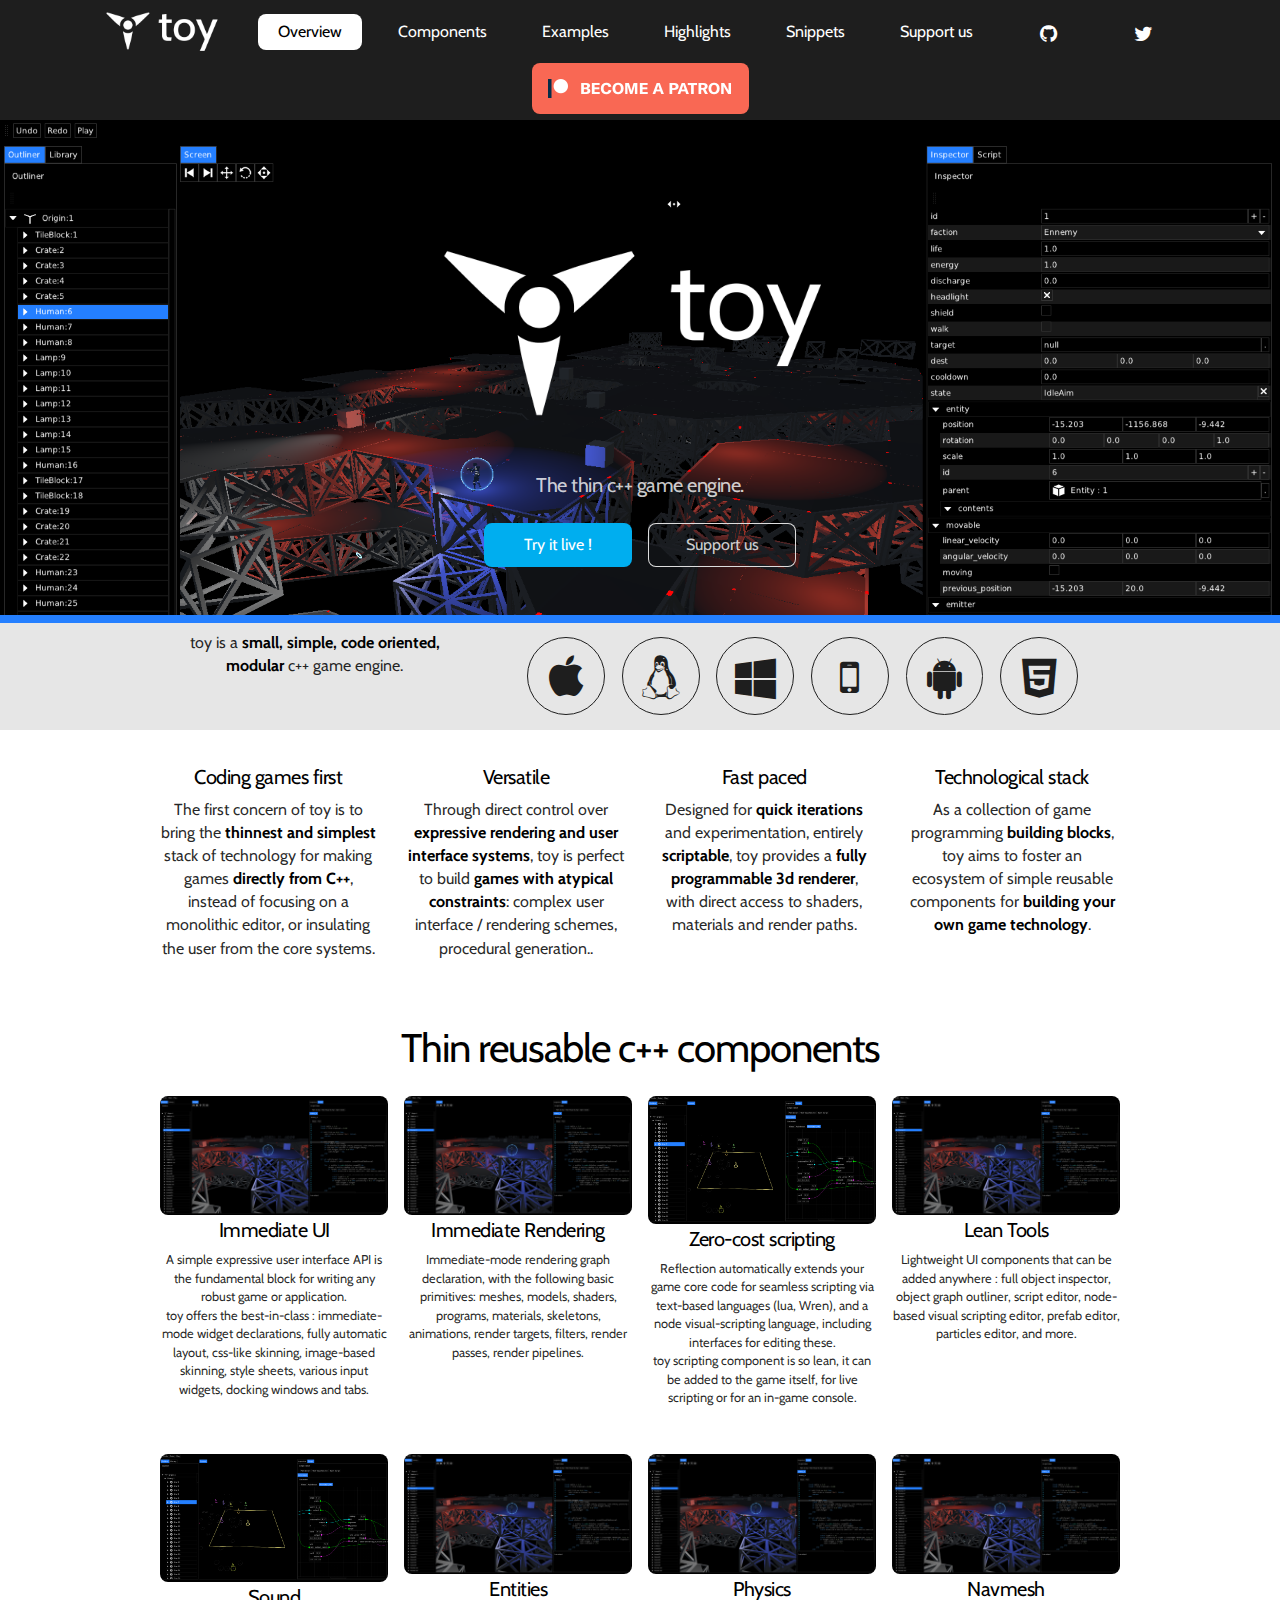
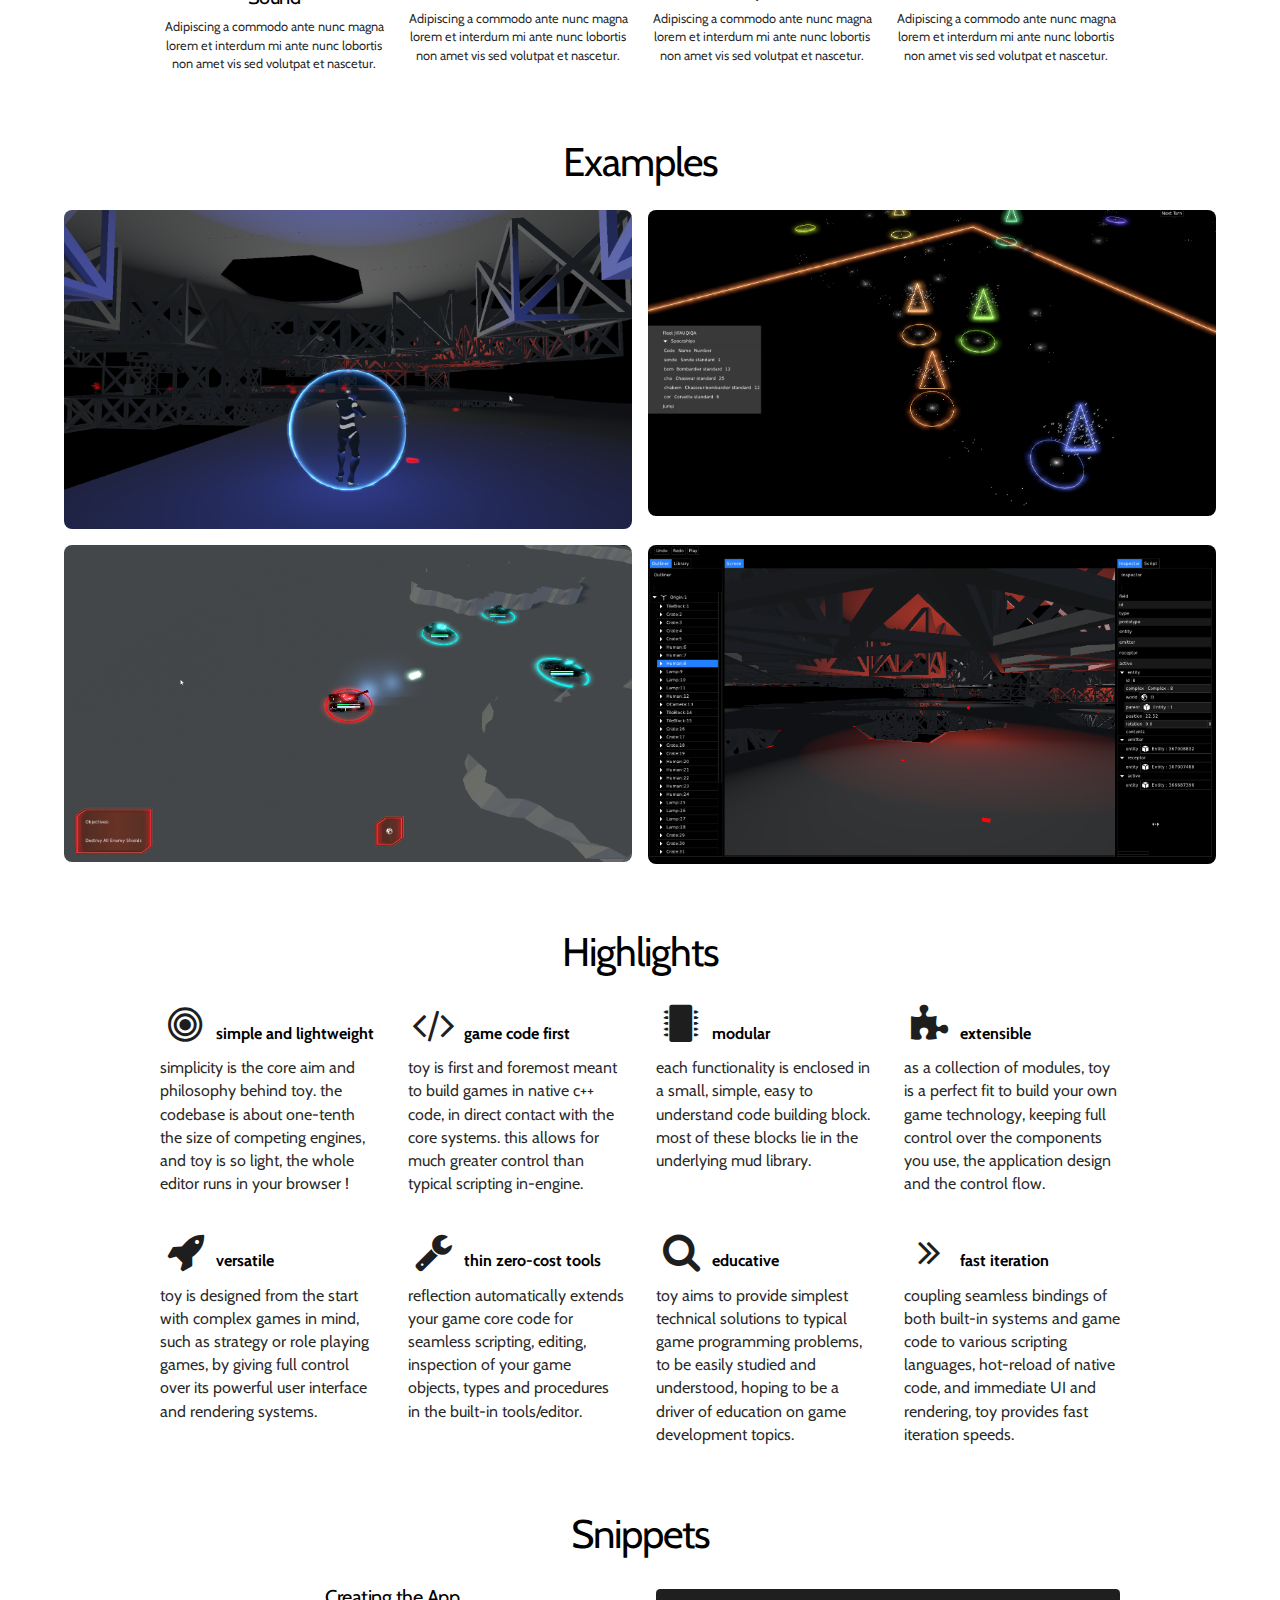
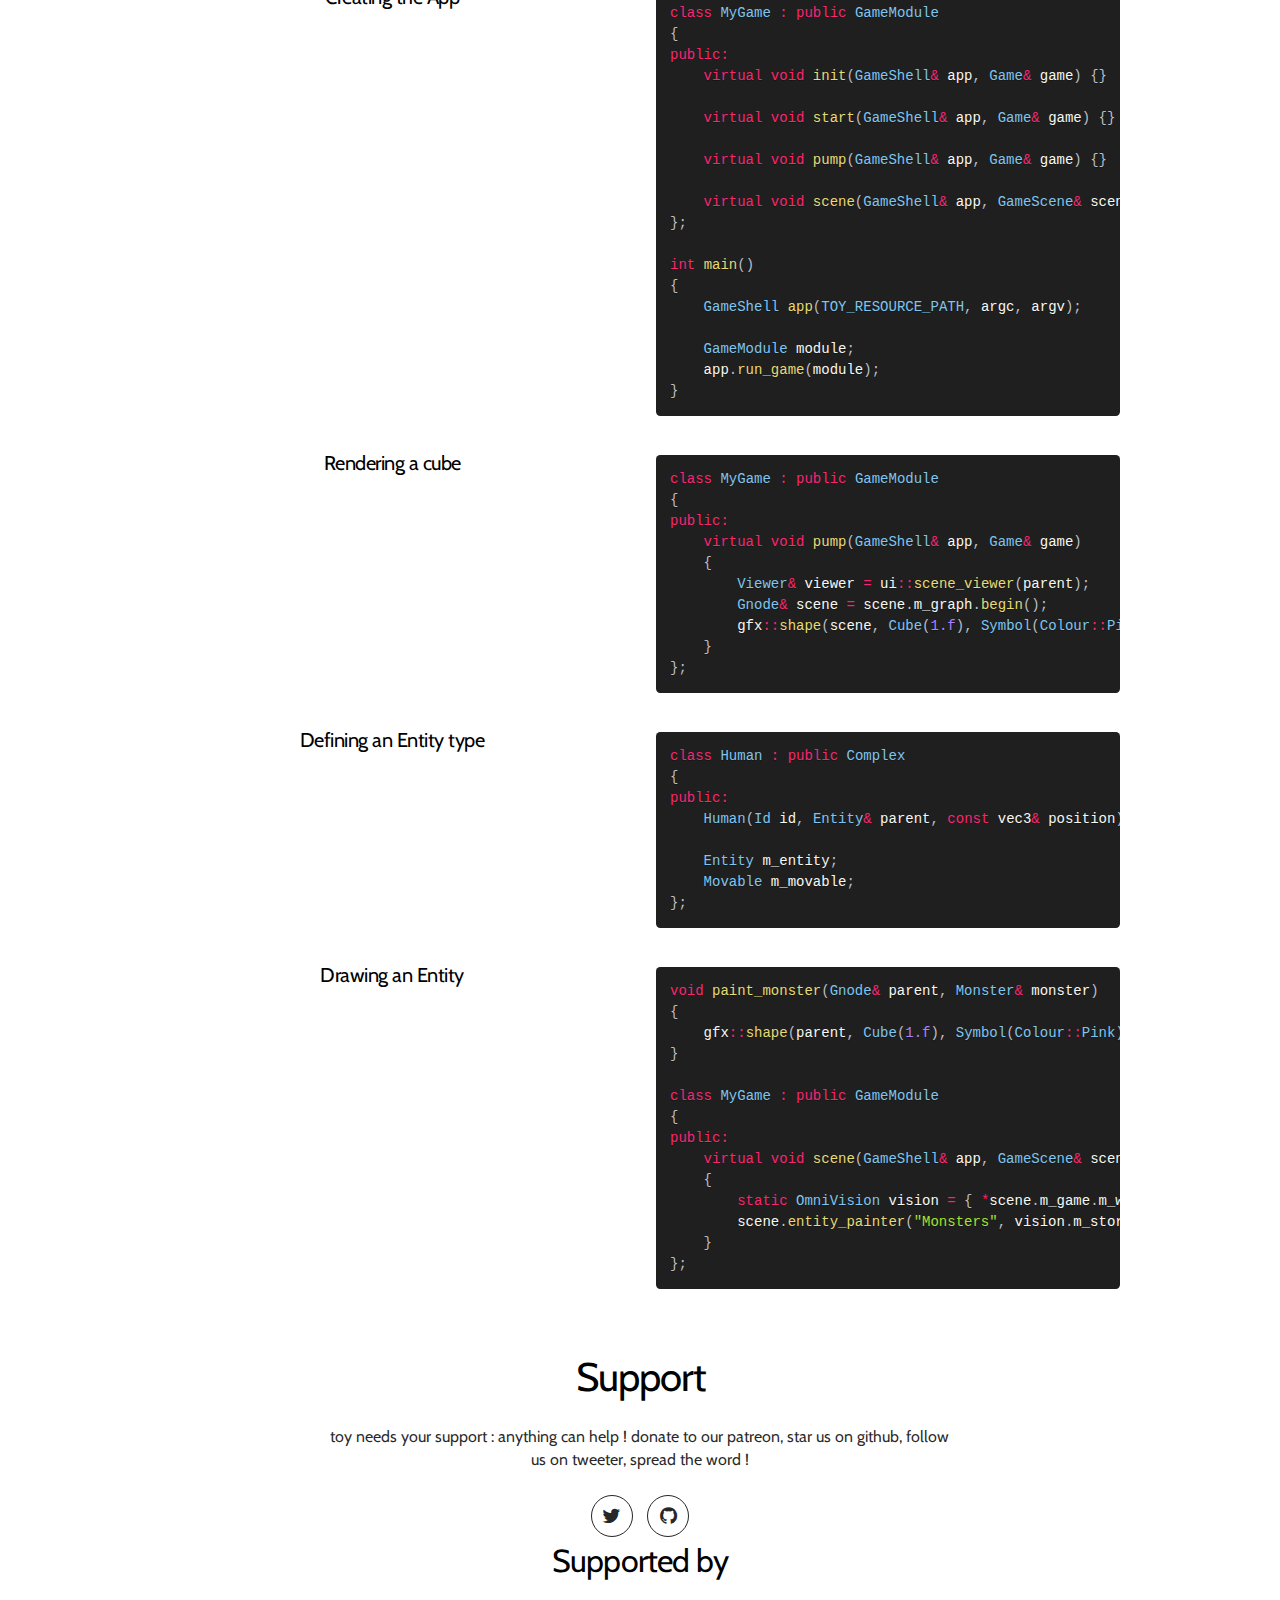
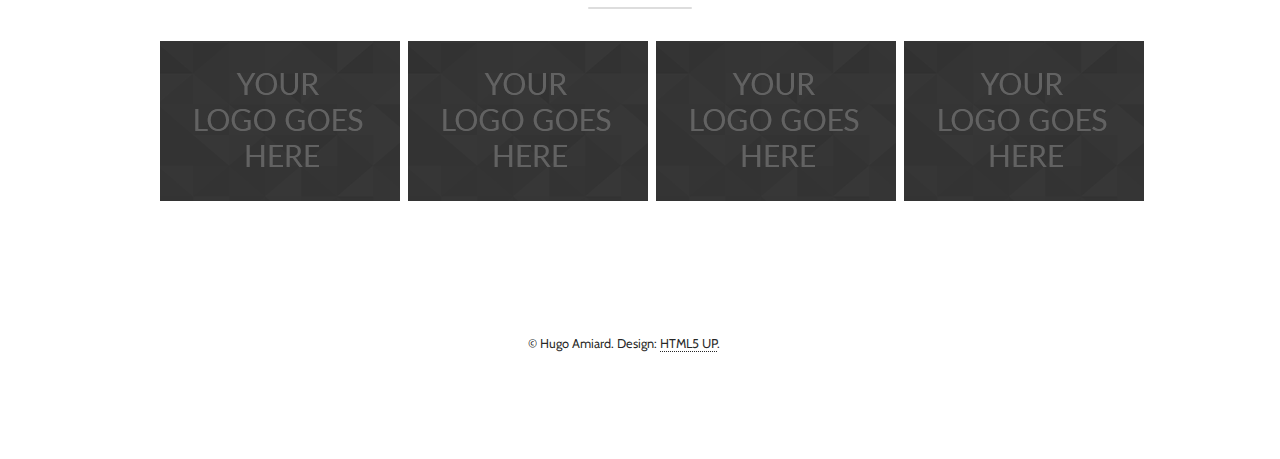
==== index.html @ b50bb481 "Add examples" ====
<!DOCTYPE HTML>
<!--
	Stellar by HTML5 UP
	html5up.net | @ajlkn
	Free for personal and commercial use under the CCA 3.0 license (html5up.net/license)
-->
<html>
	<head>
		<title>toy - small, simple, code oriented, modular c++ game engine</title>
		<meta charset="utf-8" />
		<meta name="viewport" content="width=device-width, initial-scale=1, user-scalable=no" />
		<link rel="stylesheet" href="assets/css/alt.css" />
		<link rel="stylesheet" href="assets/css/prism.css" />
		<noscript><link rel="stylesheet" href="assets/css/noscript.css" /></noscript>
	</head>
	<body class="is-preload">

            <nav id="nav">
                <ul>
                    <li><img src="logo/toyinline.png" alt="" style="display: inline; height: 52px; margin-top: 5px; text-align: left;"/></li>
                    <li></li>
                    <li><a href="#overview" class="active">Overview</a></li>
                    <li><a href="#components">Components</a></li>
                    <li><a href="#examples">Examples</a></li>
                    <li><a href="#highlights">Highlights</a></li>
                    <li><a href="#snippets">Snippets</a></li>
                    <li><a href="#support">Support us</a></li>
                    <li><a href="#" class="icon fa-github alt"><span class="label">GitHub</span></a></li>
                    <li><a href="#" class="icon fa-twitter alt"><span class="label">Twitter</span></a></li>
                    <li><a href="https://www.patreon.com/bsf"><img class="ui image" src="images/become_a_patron_button.png"></a></li>
                </ul>
            </nav>

            <div id="main">
			<div style="background-image: url('editor0.png'); background-size:cover ">
                <header id="header" class="alt">
                    <p></p>
                    <span class="logo"><img src="logo/toytext2.png" alt=""/></span>
                    <p>The thin c++ game engine.</p>
                    <br>
                    <ul class="actions special">
                        <li><a href="generic.html" class="button primary">Try it live !</a></li>
                        <li><a href="generic.html" class="button">Support us</a></li>
                    </ul>
                </header>
            </div>
            
            <div style="background-color: rgba(36, 127, 255, 1); height: 0.5em">
            </div>
            
            <div style="background-color: rgba(230, 230, 230, 1); padding: 0.5em; text-align:center;">
                <div class="container">
                    <div class="row gtr-50 gtr-uniform">
                        <div class="col-4 col-12-medium">
                            <p>toy is a <strong>small, simple, code oriented, modular</strong> c++ game engine.</p>
                        </div>
                        <div class="col-8 col-12-medium">
                            <span class="icon major fa-apple"></span>
                            <span class="icon major fa-linux"></span>
                            <span class="icon major fa-windows"></span>
                            <span class="icon major fa-mobile"></span>
                            <span class="icon major fa-android"></span>
                            <span class="icon major fa-html5"></span>
                        </div>
                    </div>
                </div>
            </div>
            
            <section id="overview" class="main style1 special">
                <div class="container">
                    <div class="row gtr-100 gtr-uniform">
                        <div class="col-3 col-6-medium col-12-small">
                            <h3>Coding games first</h3>
                            <p>The first concern of toy is to bring the <strong>thinnest and simplest</strong> stack of technology for making games <strong>directly from C++</strong>, instead of focusing on a monolithic editor, or insulating the user from the core systems.</p>
                        </div>
                        <div class="col-3 col-6-medium col-12-small">
                            <h3>Versatile</h3>
                            <p>Through direct control over <strong>expressive rendering and user interface systems</strong>, toy is perfect to build <strong>games with atypical constraints</strong>: complex user interface / rendering schemes, procedural generation..</p>
                        </div>
                        <div class="col-3 col-6-medium col-12-small">
                            <h3>Fast paced</h3>
                            <p>Designed for <strong>quick iterations</strong> and experimentation, entirely <strong>scriptable</strong>, toy provides a <strong>fully programmable 3d renderer</strong>, with direct access to shaders, materials and render paths.</p>
                        </div>
                        <div class="col-3 col-6-medium col-12-small">
                            <h3>Technological stack</h3>
                            <p>As a collection of game programming <strong>building blocks</strong>, toy aims to foster an ecosystem of simple reusable components for <strong>building your own game technology</strong>.</p>
                        </div>
                        <!--<div class="off-2 col-8 col-12-medium col-12-small">
                            <h3>Open-source ecosystem</h3>
                            <p>
                            The only guarantee for an open-source project to strive in the long-term, is if it is part of, and relies on, an <strong>ecosystem of robust and heavily specialized community-backed libraries</strong>.
                            <br>To ensure that, toy goes the opposite way of <strong>monolithic open-source engines</strong>, by providing separate <strong>focused libraries</strong> to that ecosystem, and by using already available libraries in this ecosystem, avoiding NIH syndrome as much as possible.
                            <br>In doing this, toy bets on the <strong>convergence of technical solutions</strong> rather than on its dissemination.
                            </p>
                        </div>-->
                    </div>
                </div>
            </section>
            
            <section id="components" class="main style1 special">
                <div class="container">
                    <header class="major">
                        <h1>Thin reusable c++ components</h1>
                    </header>
                    <div class="row gtr-50 gtr-uniform">
                        <div class="col-3 col-6-medium col-12-small">
                            <span class="image fit"><img src="scripting.png" alt="" /></span>
                            <h3>Immediate UI</h3>
                            <p class="minor">A simple expressive user interface API is the fundamental block for writing any robust game or application.<br>toy offers the best-in-class : immediate-mode widget declarations, fully automatic layout, css-like skinning, image-based skinning, style sheets, various input widgets, docking windows and tabs.</p>
                        </div>
                        <div class="col-3 col-6-medium col-12-small">
                            <span class="image fit"><img src="scripting.png" alt="" /></span>
                            <h3>Immediate Rendering</h3>
                            <p class="minor">Immediate-mode rendering graph declaration, with the following basic primitives: meshes, models, shaders, programs, materials, skeletons, animations, render targets, filters, render passes, render pipelines.</p>
                        </div>
                        <div class="col-3 col-6-medium col-12-small">
                            <span class="image fit"><img src="editor.png" alt="" /></span>
                            <h3>Zero-cost scripting</h3>
                            <p class="minor">Reflection automatically extends your game core code for seamless scripting via text-based languages (lua, Wren), and a node visual-scripting language, including interfaces for editing these.<br>toy scripting component is so lean, it can be added to the game itself, for live scripting or for an in-game console.</p>
                        </div>
                        <div class="col-3 col-6-medium col-12-small">
                            <span class="image fit"><img src="scripting.png" alt="" /></span>
                            <h3>Lean Tools</h3>
                            <p class="minor">Lightweight UI components that can be added anywhere : full object inspector, object graph outliner, script editor, node-based visual scripting editor, prefab editor, particles editor, and more.</p>
                        </div>
                    </div>
                    <br><br>
                    <div class="row gtr-50 gtr-uniform">
                        <div class="col-3 col-6-medium col-12-small">
                            <span class="image fit"><img src="editor.png" alt="" /></span>
                            <h3>Sound</h3>
                            <p class="minor">Adipiscing a commodo ante nunc magna lorem et interdum mi ante nunc lobortis non amet vis sed volutpat et nascetur.</p>
                        </div>
                        <div class="col-3 col-6-medium col-12-small">
                            <span class="image fit"><img src="scripting.png" alt="" /></span>
                            <h3>Entities</h3>
                            <p class="minor">Adipiscing a commodo ante nunc magna lorem et interdum mi ante nunc lobortis non amet vis sed volutpat et nascetur.</p>
                        </div>
                        <div class="col-3 col-6-medium col-12-small">
                            <span class="image fit"><img src="scripting.png" alt="" /></span>
                            <h3>Physics</h3>
                            <p class="minor">Adipiscing a commodo ante nunc magna lorem et interdum mi ante nunc lobortis non amet vis sed volutpat et nascetur.</p>
                        </div>
                        <div class="col-3 col-6-medium col-12-small">
                            <span class="image fit"><img src="scripting.png" alt="" /></span>
                            <h3>Navmesh</h3>
                            <p class="minor">Adipiscing a commodo ante nunc magna lorem et interdum mi ante nunc lobortis non amet vis sed volutpat et nascetur.</p>
                        </div>
                    </div>
                </div>
            </section>
            
            <section id="examples" class="main special">
                <header class="major">
                    <h1>Examples</h1>
                </header>
                <!--<div class="content">-->
                <div class="row gtr-50 gtr-uniform">
                    <div class="col-6 col-12-medium">
                        <span class="image fit"><img src="game.png" alt="" /></span>
                    </div>
                    <div class="col-6 col-12-medium">
                        <span class="image fit"><img src="space.png" alt="" /></span>
                    </div>
                    <div class="col-6 col-12-medium">
                        <span class="image fit"><img src="rts.png" alt="" /></span>
                    </div>
                    <div class="col-6 col-12-medium">
                        <span class="image fit"><img src="editor2.png" alt="" /></span>
                    </div>
                </div>
                <!--</div>-->
            </section>
            
            <section id="highlights" class="main special">
                <div class="container">
                    <header class="major">
                        <h1>Highlights</h1>
                    </header>
                    <div class="row gtr-100 gtr-uniform">
                        <div class="col-3 col-12-medium">
                            <p class="content"><span class="icon minor fa-bullseye"></span><strong>simple and lightweight</strong></p>
                            <p class="content">simplicity is the core aim and philosophy behind toy. the codebase is about one-tenth the size of competing engines, and toy is so light, the whole editor runs in your browser !</p>
                        </div>
                        <div class="col-3 col-12-medium">
                            <p class="content"><span class="icon minor fa-code"></span><strong>game code first</strong></p>
                            <p class="content">toy is first and foremost meant to build games in native c++ code, in direct contact with the core systems. this allows for much greater control than typical scripting in-engine.</p>
                        </div>
                        <div class="col-3 col-12-medium">
                            <p class="content"><span class="icon minor fa-microchip"></span><strong>modular</strong></p>
                            <p class="content">each functionality is enclosed in a small, simple, easy to understand code building block. most of these blocks lie in the underlying mud library.</p>
                        </div>
                        <div class="col-3 col-12-medium">
                            <p class="content"><span class="icon minor fa-puzzle-piece"></span><strong>extensible</strong></p>
                            <p class="content">as a collection of modules, toy is a perfect fit to build your own game technology, keeping full control over the components you use, the application design and the control flow.</p>
                        </div>
                        <div class="col-3 col-12-medium">
                            <p class="content"><span class="icon minor fa-rocket"></span><strong>versatile</strong></p>
                            <p class="content">toy is designed from the start with complex games in mind, such as strategy or role playing games, by giving full control over its powerful user interface and rendering systems.</p>
                        </div>
                        <div class="col-3 col-12-medium">
                            <p class="content"><span class="icon minor fa-wrench"></span><strong>thin zero-cost tools</strong></p>
                            <p class="content">reflection automatically extends your game core code for seamless scripting, editing, inspection of your game objects, types and procedures in the built-in tools/editor.</p>
                        </div>
                        <div class="col-3 col-12-medium">
                            <p class="content"><span class="icon minor fa-search"></span><strong>educative</strong></p>
                            <p class="content">toy aims to provide simplest technical solutions to typical game programming problems, to be easily studied and understood, hoping to be a driver of education on game development topics.</p>
                        </div>
                        <div class="col-3 col-12-medium">
                            <p class="content"><span class="icon minor fa-angle-double-right"></span><strong>fast iteration</strong></p>
                            <p class="content">coupling seamless bindings of both built-in systems and game code to various scripting languages, hot-reload of native code, and immediate UI and rendering, toy provides fast iteration speeds.</p>
                        </div>
                        <!--<div class="col-3 col-12-medium">
                            <p class="content"><span class="icon minor fa-cogs"></span><strong>custom tools</strong></p>
                            <p class="content">the modularity coupled with the beauty of the reflection and ui system, makes writing your own tools one of the strikingly easy things enabled by toy.</p>
                        </div>-->
                    </div>
                </div>
            </section>
            
            <section id="snippets" class="main style1 special">
                <div class="container">
                    <header class="major">
                        <h1>Snippets</h1>
                    </header>
                            
                            
                            
                            
                    <div class="row gtr-100 gtr-uniform">
                        
                        <div class="col-6 col-12-medium">
                            <h3>Creating the App</h3>
                            <p></p>
                        </div>
                        <div class="col-6 col-12-medium">
<pre><code class="language-cpp">class MyGame : public GameModule
{
public:
    virtual void init(GameShell& app, Game& game) {}
    
    virtual void start(GameShell& app, Game& game) {}
    
    virtual void pump(GameShell& app, Game& game) {}
    
    virtual void scene(GameShell& app, GameScene& scene) {}
};

int main()
{
    GameShell app(TOY_RESOURCE_PATH, argc, argv);

    GameModule module;
    app.run_game(module);
}
</code></pre>
                        </div>
                        
                        <div class="col-6 col-12-medium">
                            <h3>Rendering a cube</h3>
                            <p></p>
                        </div>
                        <div class="col-6 col-12-medium">
<pre><code class="language-cpp">class MyGame : public GameModule
{
public:
    virtual void pump(GameShell& app, Game& game)
    {
        Viewer& viewer = ui::scene_viewer(parent);
        Gnode& scene = scene.m_graph.begin();
        gfx::shape(scene, Cube(1.f), Symbol(Colour::Pink));
    }
};
</code></pre>
                        </div>
                        
                        
                        <div class="col-6 col-12-medium">
                            <h3>Defining an Entity type</h3>
                            <p></p>
                        </div>
                        <div class="col-6 col-12-medium">   
<pre><code class="language-cpp">class Human : public Complex
{
public:
	Human(Id id, Entity& parent, const vec3& position);

	Entity m_entity;
	Movable m_movable;
};</code></pre>
                        </div>
                        
                        
                        <div class="col-6 col-12-medium">
                            <h3>Drawing an Entity</h3>
                            <p></p>
                        </div>
                        <div class="col-6 col-12-medium">   
<pre><code class="language-cpp">void paint_monster(Gnode& parent, Monster& monster)
{
	gfx::shape(parent, Cube(1.f), Symbol(Colour::Pink));
}

class MyGame : public GameModule
{
public:
    virtual void scene(GameShell& app, GameScene& scene)
    {
        static OmniVision vision = { *scene.m_game.m_world };
        scene.entity_painter<Monster>("Monsters", vision.m_store, paint_monster);
    }
};</code></pre>
                        </div>
                        
                    </div>
                </div>
            </section>
            
            <section id="support" class="main special">
                <div class="container">
                    <header class="major">
                        <h1>Support</h1>
                    </header>
                    <div class="row gtr-100 gtr-uniform">
                        <div class="off-2 col-8 col-12-medium">
                            <p>toy needs your support : anything can help ! donate to our patreon, star us on github, follow us on tweeter, spread the word !</p>
                            <br>
                            <ul class="icons">
                                <li><a href="#" class="icon fa-twitter alt"><span class="label">Twitter</span></a></li>
                                <li><a href="#" class="icon fa-github alt"><span class="label">GitHub</span></a></li>
                            </ul>
                        </div>
                    </div>
                    <header class="major">
                        <h2>Supported by</h2>
                    </header>
                    <div class="row gtr-100 gtr-uniform">
                        <div class="col-3">
                            <img src="logo_placeholder.png">
                        </div>
                        <div class="col-3">
                            <img src="logo_placeholder.png">
                        </div>
                        <div class="col-3">
                            <img src="logo_placeholder.png">
                        </div>
                        <div class="col-3">
                            <img src="logo_placeholder.png">
                        </div>
                        <div class="off-3 col-6 col-12-medium">
                        </div>
                    </div>
                </div>
            </section>
            
            <footer id="footer">
                <p class="copyright">&copy; Hugo Amiard. Design: <a href="https://html5up.net">HTML5 UP</a>.</p>
            </footer>

		<!-- Scripts -->
			<script src="assets/js/prism.js"></script>
			<script src="assets/js/jquery.min.js"></script>
			<script src="assets/js/jquery.scrollex.min.js"></script>
			<script src="assets/js/jquery.scrolly.min.js"></script>
			<script src="assets/js/browser.min.js"></script>
			<script src="assets/js/breakpoints.min.js"></script>
			<script src="assets/js/util.js"></script>
			<script src="assets/js/main.js"></script>
	</body>
</html>
---- assets/css/alt.css ----
@import url(font-awesome.min.css);
@import "https://fonts.googleapis.com/css?family=Source+Sans+Pro:300,400";
@import "https://fonts.googleapis.com/css?family=Cabin:400,700";

/*
	Stellar by HTML5 UP
	html5up.net | @ajlkn
	Free for personal and commercial use under the CCA 3.0 license (html5up.net/license)
*/

html, body, div, span, applet, object,
iframe, h1, h2, h3, h4, h5, h6, p, blockquote,
pre, a, abbr, acronym, address, big, cite,
code, del, dfn, em, img, ins, kbd, q, s, samp,
small, strike, strong, sub, sup, tt, var, b,
u, i, center, dl, dt, dd, ol, ul, li, fieldset,
form, label, legend, table, caption, tbody,
tfoot, thead, tr, th, td, article, aside,
canvas, details, embed, figure, figcaption,
footer, header, hgroup, menu, nav, output, ruby,
section, summary, time, mark, audio, video {
	margin: 0;
	padding: 0;
	border: 0;
	font-size: 100%;
	font: inherit;
	vertical-align: baseline;
}

article, aside, details, figcaption, figure,
footer, header, hgroup, menu, nav, section {
	display: block;
}

body {
	line-height: 1;
}

ol, ul {
	list-style: none;
}

blockquote, q {
	quotes: none;
}

	blockquote:before, blockquote:after, q:before, q:after {
		content: '';
		content: none;
	}

table {
	border-collapse: collapse;
	border-spacing: 0;
}

body {
	-webkit-text-size-adjust: none;
}

mark {
	background-color: transparent;
	color: inherit;
}

input::-moz-focus-inner {
	border: 0;
	padding: 0;
}

input, select, textarea {
	appearance: none;
}

/* Basic */

	@-ms-viewport {
		width: device-width;
	}

	body {
		-ms-overflow-style: scrollbar;
	}

	@media screen and (max-width: 480px) {

		html, body {
			min-width: 320px;
		}

	}

	html {
		box-sizing: border-box;
	}

	*, *:before, *:after {
		box-sizing: inherit;
	}

	body {
		background-color: rgba(30, 30, 30, 1.0);
		background-color: white;
    }

		body.is-preload *, body.is-preload *:before, body.is-preload *:after {
			animation: none !important;
			transition: none !important;
		}

/* Type */

	body {
		color: rgba(255, 255, 255, 0.65);
		color: rgba(0, 0, 0, 0.85);
	}

	body, input, select, textarea {
		/*font-family: "Source Sans Pro", Helvetica, sans-serif;*/
        font-family: "Cabin", Helvetica, sans-serif;
        /*font-family: "Lato", Helvetica, Arial, sans-serif;*/
		font-size: 16pt;
		font-weight: 100;
		line-height: 1.45;
	}

		@media screen and (max-width: 1680px) {

			body, input, select, textarea {
				font-size: 14pt;
			}

		}

		@media screen and (max-width: 1280px) {

			body, input, select, textarea {
				font-size: 12pt;
			}

		}

		@media screen and (max-width: 360px) {

			body, input, select, textarea {
				font-size: 11pt;
			}

		}

	a {
		transition: color 0.2s ease, border-bottom 0.2s ease;
		text-decoration: none;
		border-bottom: dotted 1px;
		color: inherit;
	}

		a:hover {
			border-bottom-color: transparent;
		}

	strong, b {
		font-weight: 700;
	}

	em, i {
		font-style: italic;
	}

	p {
		/*text-align: left;*/
	}

		p.minor {
			font-size: 0.8em;
		}
        
		p.content {
			text-align: left;
		}

	h1, h2, h3, h4, h5, h6 {
		font-weight: 300;
		line-height: 1.5;
		letter-spacing: -0.025em;
	}

		h1 a, h2 a, h3 a, h4 a, h5 a, h6 a {
			color: inherit;
			text-decoration: none;
		}

	h1 {
		font-size: 2.5em;
		line-height: 1.2;
		margin: 0 0 0.6em 0;
	}

	h2 {
		font-size: 1.5em;
		margin: 0 0 0.35em 0;
	}

	h3 {
		font-size: 1.25em;
		margin: 0 0 0.3em 0;
	}

	h4 {
		font-size: 1.1em;
		margin: 0 0 0.27em 0;
	}

	h5 {
		font-size: 0.9em;
		margin: 0 0 0.25em 0;
	}

	h6 {
		font-size: 0.7em;
		margin: 0 0 0.2em 0;
	}

	@media screen and (max-width: 736px) {

		h1 {
			font-size: 2em;
		}

	}

	sub {
		font-size: 0.8em;
		position: relative;
		top: 0.5em;
	}

	sup {
		font-size: 0.8em;
		position: relative;
		top: -0.5em;
	}

	blockquote {
		border-left: solid 4px;
		font-style: italic;
		margin: 0 0 2em 0;
		padding: 0.5em 0 0.5em 2em;
	}

	hr {
		border: 0;
		border-bottom: solid 1px;
		margin: 2em 0;
	}

		hr.major {
			margin: 3em 0;
		}

	.align-left {
		text-align: left;
	}

	.align-center {
		text-align: center;
	}

	.align-right {
		text-align: right;
	}

	input, select, textarea {
		color: #ffffff;
	}

	a:hover {
		color: #ffffff;
	}

	strong, b {
		color: black;
	}

	h1, h2, h3, h4, h5, h6 {
		color: black;
	}

	blockquote {
		border-left-color: rgba(255, 255, 255, 0.35);
	}

	hr {
		border-bottom-color: rgba(255, 255, 255, 0.35);
	}

/* Container */

	.container {
		margin: 0 auto;
		max-width: calc(100% - 4em);
		width: 60em;
	}

		.container.xsmall {
			width: 15em;
		}

		.container.small {
			width: 30em;
		}

		.container.medium {
			width: 45em;
		}

		.container.large {
			width: 75em;
		}

		.container.xlarge {
			width: 90em;
		}

		.container.max {
			width: 100%;
		}

		@media screen and (max-width: 980px) {

			.container {
				max-width: 100% !important;
				width: 100% !important;
			}

		}

		@media screen and (max-width: 480px) {

			.container {
				max-width: calc(100% - 3em);
			}

		}


/* Row */

	.row {
		display: flex;
		flex-wrap: wrap;
		box-sizing: border-box;
		align-items: stretch;
	}

		.row > * {
			box-sizing: border-box;
		}

		.row.gtr-uniform > * > :last-child {
			margin-bottom: 0;
		}

		.row.aln-left {
			justify-content: flex-start;
		}

		.row.aln-center {
			justify-content: center;
		}

		.row.aln-right {
			justify-content: flex-end;
		}

		.row.aln-top {
			align-items: flex-start;
		}

		.row.aln-middle {
			align-items: center;
		}

		.row.aln-bottom {
			align-items: flex-end;
		}

		.row > .imp {
			order: -1;
		}

		.row > .col-1 {
			width: 8.3333333333%;
		}

		.row > .off-1 {
			margin-left: 8.3333333333%;
		}

		.row > .col-2 {
			width: 16.6666666667%;
		}

		.row > .off-2 {
			margin-left: 16.6666666667%;
		}

		.row > .col-3 {
			width: 25%;
		}

		.row > .off-3 {
			margin-left: 25%;
		}

		.row > .col-4 {
			width: 33.3333333333%;
		}

		.row > .off-4 {
			margin-left: 33.3333333333%;
		}

		.row > .col-5 {
			width: 41.6666666667%;
		}

		.row > .off-5 {
			margin-left: 41.6666666667%;
		}

		.row > .col-6 {
			width: 50%;
		}

		.row > .off-6 {
			margin-left: 50%;
		}

		.row > .col-7 {
			width: 58.3333333333%;
		}

		.row > .off-7 {
			margin-left: 58.3333333333%;
		}

		.row > .col-8 {
			width: 66.6666666667%;
		}

		.row > .off-8 {
			margin-left: 66.6666666667%;
		}

		.row > .col-9 {
			width: 75%;
		}

		.row > .off-9 {
			margin-left: 75%;
		}

		.row > .col-10 {
			width: 83.3333333333%;
		}

		.row > .off-10 {
			margin-left: 83.3333333333%;
		}

		.row > .col-11 {
			width: 91.6666666667%;
		}

		.row > .off-11 {
			margin-left: 91.6666666667%;
		}

		.row > .col-12 {
			width: 100%;
		}

		.row > .off-12 {
			margin-left: 100%;
		}

		.row.gtr-0 {
			margin-top: 0;
			margin-left: 0em;
		}

			.row.gtr-0 > * {
				padding: 0 0 0 0em;
			}

			.row.gtr-0.gtr-uniform {
				margin-top: 0em;
			}

				.row.gtr-0.gtr-uniform > * {
					padding-top: 0em;
				}

		.row.gtr-25 {
			margin-top: 0;
			margin-left: -0.5em;
		}

			.row.gtr-25 > * {
				padding: 0 0 0 0.5em;
			}

			.row.gtr-25.gtr-uniform {
				margin-top: -0.5em;
			}

				.row.gtr-25.gtr-uniform > * {
					padding-top: 0.5em;
				}

		.row.gtr-50 {
			margin-top: 0;
			margin-left: -1em;
		}

			.row.gtr-50 > * {
				padding: 0 0 0 1em;
			}

			.row.gtr-50.gtr-uniform {
				margin-top: -1em;
			}

				.row.gtr-50.gtr-uniform > * {
					padding-top: 1em;
				}

		.row {
			margin-top: 0;
			margin-left: -2em;
		}

			.row > * {
				padding: 0 0 0 2em;
			}

			.row.gtr-uniform {
				margin-top: -2em;
			}

				.row.gtr-uniform > * {
					padding-top: 2em;
				}

		.row.gtr-150 {
			margin-top: 0;
			margin-left: -3em;
		}

			.row.gtr-150 > * {
				padding: 0 0 0 3em;
			}

			.row.gtr-150.gtr-uniform {
				margin-top: -3em;
			}

				.row.gtr-150.gtr-uniform > * {
					padding-top: 3em;
				}

		.row.gtr-200 {
			margin-top: 0;
			margin-left: -4em;
		}

			.row.gtr-200 > * {
				padding: 0 0 0 4em;
			}

			.row.gtr-200.gtr-uniform {
				margin-top: -4em;
			}

				.row.gtr-200.gtr-uniform > * {
					padding-top: 4em;
				}

		@media screen and (max-width: 1680px) {

			.row {
				display: flex;
				flex-wrap: wrap;
				box-sizing: border-box;
				align-items: stretch;
			}

				.row > * {
					box-sizing: border-box;
				}

				.row.gtr-uniform > * > :last-child {
					margin-bottom: 0;
				}

				.row.aln-left {
					justify-content: flex-start;
				}

				.row.aln-center {
					justify-content: center;
				}

				.row.aln-right {
					justify-content: flex-end;
				}

				.row.aln-top {
					align-items: flex-start;
				}

				.row.aln-middle {
					align-items: center;
				}

				.row.aln-bottom {
					align-items: flex-end;
				}

				.row > .imp-xlarge {
					order: -1;
				}

				.row > .col-1-xlarge {
					width: 8.3333333333%;
				}

				.row > .off-1-xlarge {
					margin-left: 8.3333333333%;
				}

				.row > .col-2-xlarge {
					width: 16.6666666667%;
				}

				.row > .off-2-xlarge {
					margin-left: 16.6666666667%;
				}

				.row > .col-3-xlarge {
					width: 25%;
				}

				.row > .off-3-xlarge {
					margin-left: 25%;
				}

				.row > .col-4-xlarge {
					width: 33.3333333333%;
				}

				.row > .off-4-xlarge {
					margin-left: 33.3333333333%;
				}

				.row > .col-5-xlarge {
					width: 41.6666666667%;
				}

				.row > .off-5-xlarge {
					margin-left: 41.6666666667%;
				}

				.row > .col-6-xlarge {
					width: 50%;
				}

				.row > .off-6-xlarge {
					margin-left: 50%;
				}

				.row > .col-7-xlarge {
					width: 58.3333333333%;
				}

				.row > .off-7-xlarge {
					margin-left: 58.3333333333%;
				}

				.row > .col-8-xlarge {
					width: 66.6666666667%;
				}

				.row > .off-8-xlarge {
					margin-left: 66.6666666667%;
				}

				.row > .col-9-xlarge {
					width: 75%;
				}

				.row > .off-9-xlarge {
					margin-left: 75%;
				}

				.row > .col-10-xlarge {
					width: 83.3333333333%;
				}

				.row > .off-10-xlarge {
					margin-left: 83.3333333333%;
				}

				.row > .col-11-xlarge {
					width: 91.6666666667%;
				}

				.row > .off-11-xlarge {
					margin-left: 91.6666666667%;
				}

				.row > .col-12-xlarge {
					width: 100%;
				}

				.row > .off-12-xlarge {
					margin-left: 100%;
				}

				.row.gtr-0 {
					margin-top: 0;
					margin-left: 0em;
				}

					.row.gtr-0 > * {
						padding: 0 0 0 0em;
					}

					.row.gtr-0.gtr-uniform {
						margin-top: 0em;
					}

						.row.gtr-0.gtr-uniform > * {
							padding-top: 0em;
						}

				.row.gtr-25 {
					margin-top: 0;
					margin-left: -0.5em;
				}

					.row.gtr-25 > * {
						padding: 0 0 0 0.5em;
					}

					.row.gtr-25.gtr-uniform {
						margin-top: -0.5em;
					}

						.row.gtr-25.gtr-uniform > * {
							padding-top: 0.5em;
						}

				.row.gtr-50 {
					margin-top: 0;
					margin-left: -1em;
				}

					.row.gtr-50 > * {
						padding: 0 0 0 1em;
					}

					.row.gtr-50.gtr-uniform {
						margin-top: -1em;
					}

						.row.gtr-50.gtr-uniform > * {
							padding-top: 1em;
						}

				.row {
					margin-top: 0;
					margin-left: -2em;
				}

					.row > * {
						padding: 0 0 0 2em;
					}

					.row.gtr-uniform {
						margin-top: -2em;
					}

						.row.gtr-uniform > * {
							padding-top: 2em;
						}

				.row.gtr-150 {
					margin-top: 0;
					margin-left: -3em;
				}

					.row.gtr-150 > * {
						padding: 0 0 0 3em;
					}

					.row.gtr-150.gtr-uniform {
						margin-top: -3em;
					}

						.row.gtr-150.gtr-uniform > * {
							padding-top: 3em;
						}

				.row.gtr-200 {
					margin-top: 0;
					margin-left: -4em;
				}

					.row.gtr-200 > * {
						padding: 0 0 0 4em;
					}

					.row.gtr-200.gtr-uniform {
						margin-top: -4em;
					}

						.row.gtr-200.gtr-uniform > * {
							padding-top: 4em;
						}

		}

		@media screen and (max-width: 1140px) {

			.row {
				display: flex;
				flex-wrap: wrap;
				box-sizing: border-box;
				align-items: stretch;
			}

				.row > * {
					box-sizing: border-box;
				}

				.row.gtr-uniform > * > :last-child {
					margin-bottom: 0;
				}

				.row.aln-left {
					justify-content: flex-start;
				}

				.row.aln-center {
					justify-content: center;
				}

				.row.aln-right {
					justify-content: flex-end;
				}

				.row.aln-top {
					align-items: flex-start;
				}

				.row.aln-middle {
					align-items: center;
				}

				.row.aln-bottom {
					align-items: flex-end;
				}

				.row > .imp-large {
					order: -1;
				}

				.row > .col-1-large {
					width: 8.3333333333%;
				}

				.row > .off-1-large {
					margin-left: 8.3333333333%;
				}

				.row > .col-2-large {
					width: 16.6666666667%;
				}

				.row > .off-2-large {
					margin-left: 16.6666666667%;
				}

				.row > .col-3-large {
					width: 25%;
				}

				.row > .off-3-large {
					margin-left: 25%;
				}

				.row > .col-4-large {
					width: 33.3333333333%;
				}

				.row > .off-4-large {
					margin-left: 33.3333333333%;
				}

				.row > .col-5-large {
					width: 41.6666666667%;
				}

				.row > .off-5-large {
					margin-left: 41.6666666667%;
				}

				.row > .col-6-large {
					width: 50%;
				}

				.row > .off-6-large {
					margin-left: 50%;
				}

				.row > .col-7-large {
					width: 58.3333333333%;
				}

				.row > .off-7-large {
					margin-left: 58.3333333333%;
				}

				.row > .col-8-large {
					width: 66.6666666667%;
				}

				.row > .off-8-large {
					margin-left: 66.6666666667%;
				}

				.row > .col-9-large {
					width: 75%;
				}

				.row > .off-9-large {
					margin-left: 75%;
				}

				.row > .col-10-large {
					width: 83.3333333333%;
				}

				.row > .off-10-large {
					margin-left: 83.3333333333%;
				}

				.row > .col-11-large {
					width: 91.6666666667%;
				}

				.row > .off-11-large {
					margin-left: 91.6666666667%;
				}

				.row > .col-12-large {
					width: 100%;
				}

				.row > .off-12-large {
					margin-left: 100%;
				}

				.row.gtr-0 {
					margin-top: 0;
					margin-left: 0em;
				}

					.row.gtr-0 > * {
						padding: 0 0 0 0em;
					}

					.row.gtr-0.gtr-uniform {
						margin-top: 0em;
					}

						.row.gtr-0.gtr-uniform > * {
							padding-top: 0em;
						}

				.row.gtr-25 {
					margin-top: 0;
					margin-left: -0.5em;
				}

					.row.gtr-25 > * {
						padding: 0 0 0 0.5em;
					}

					.row.gtr-25.gtr-uniform {
						margin-top: -0.5em;
					}

						.row.gtr-25.gtr-uniform > * {
							padding-top: 0.5em;
						}

				.row.gtr-50 {
					margin-top: 0;
					margin-left: -1em;
				}

					.row.gtr-50 > * {
						padding: 0 0 0 1em;
					}

					.row.gtr-50.gtr-uniform {
						margin-top: -1em;
					}

						.row.gtr-50.gtr-uniform > * {
							padding-top: 1em;
						}

				.row {
					margin-top: 0;
					margin-left: -2em;
				}

					.row > * {
						padding: 0 0 0 2em;
					}

					.row.gtr-uniform {
						margin-top: -2em;
					}

						.row.gtr-uniform > * {
							padding-top: 2em;
						}

				.row.gtr-150 {
					margin-top: 0;
					margin-left: -3em;
				}

					.row.gtr-150 > * {
						padding: 0 0 0 3em;
					}

					.row.gtr-150.gtr-uniform {
						margin-top: -3em;
					}

						.row.gtr-150.gtr-uniform > * {
							padding-top: 3em;
						}

				.row.gtr-200 {
					margin-top: 0;
					margin-left: -4em;
				}

					.row.gtr-200 > * {
						padding: 0 0 0 4em;
					}

					.row.gtr-200.gtr-uniform {
						margin-top: -4em;
					}

						.row.gtr-200.gtr-uniform > * {
							padding-top: 4em;
						}

		}

		@media screen and (max-width: 980px) {

			.row {
				display: flex;
				flex-wrap: wrap;
				box-sizing: border-box;
				align-items: stretch;
			}

				.row > * {
					box-sizing: border-box;
				}

				.row.gtr-uniform > * > :last-child {
					margin-bottom: 0;
				}

				.row.aln-left {
					justify-content: flex-start;
				}

				.row.aln-center {
					justify-content: center;
				}

				.row.aln-right {
					justify-content: flex-end;
				}

				.row.aln-top {
					align-items: flex-start;
				}

				.row.aln-middle {
					align-items: center;
				}

				.row.aln-bottom {
					align-items: flex-end;
				}

				.row > .imp-medium {
					order: -1;
				}

				.row > .col-1-medium {
					width: 8.3333333333%;
				}

				.row > .off-1-medium {
					margin-left: 8.3333333333%;
				}

				.row > .col-2-medium {
					width: 16.6666666667%;
				}

				.row > .off-2-medium {
					margin-left: 16.6666666667%;
				}

				.row > .col-3-medium {
					width: 25%;
				}

				.row > .off-3-medium {
					margin-left: 25%;
				}

				.row > .col-4-medium {
					width: 33.3333333333%;
				}

				.row > .off-4-medium {
					margin-left: 33.3333333333%;
				}

				.row > .col-5-medium {
					width: 41.6666666667%;
				}

				.row > .off-5-medium {
					margin-left: 41.6666666667%;
				}

				.row > .col-6-medium {
					width: 50%;
				}

				.row > .off-6-medium {
					margin-left: 50%;
				}

				.row > .col-7-medium {
					width: 58.3333333333%;
				}

				.row > .off-7-medium {
					margin-left: 58.3333333333%;
				}

				.row > .col-8-medium {
					width: 66.6666666667%;
				}

				.row > .off-8-medium {
					margin-left: 66.6666666667%;
				}

				.row > .col-9-medium {
					width: 75%;
				}

				.row > .off-9-medium {
					margin-left: 75%;
				}

				.row > .col-10-medium {
					width: 83.3333333333%;
				}

				.row > .off-10-medium {
					margin-left: 83.3333333333%;
				}

				.row > .col-11-medium {
					width: 91.6666666667%;
				}

				.row > .off-11-medium {
					margin-left: 91.6666666667%;
				}

				.row > .col-12-medium {
					width: 100%;
				}

				.row > .off-12-medium {
					margin-left: 100%;
				}

				.row.gtr-0 {
					margin-top: 0;
					margin-left: 0em;
				}

					.row.gtr-0 > * {
						padding: 0 0 0 0em;
					}

					.row.gtr-0.gtr-uniform {
						margin-top: 0em;
					}

						.row.gtr-0.gtr-uniform > * {
							padding-top: 0em;
						}

				.row.gtr-25 {
					margin-top: 0;
					margin-left: -0.5em;
				}

					.row.gtr-25 > * {
						padding: 0 0 0 0.5em;
					}

					.row.gtr-25.gtr-uniform {
						margin-top: -0.5em;
					}

						.row.gtr-25.gtr-uniform > * {
							padding-top: 0.5em;
						}

				.row.gtr-50 {
					margin-top: 0;
					margin-left: -1em;
				}

					.row.gtr-50 > * {
						padding: 0 0 0 1em;
					}

					.row.gtr-50.gtr-uniform {
						margin-top: -1em;
					}

						.row.gtr-50.gtr-uniform > * {
							padding-top: 1em;
						}

				.row {
					margin-top: 0;
					margin-left: -2em;
				}

					.row > * {
						padding: 0 0 0 2em;
					}

					.row.gtr-uniform {
						margin-top: -2em;
					}

						.row.gtr-uniform > * {
							padding-top: 2em;
						}

				.row.gtr-150 {
					margin-top: 0;
					margin-left: -3em;
				}

					.row.gtr-150 > * {
						padding: 0 0 0 3em;
					}

					.row.gtr-150.gtr-uniform {
						margin-top: -3em;
					}

						.row.gtr-150.gtr-uniform > * {
							padding-top: 3em;
						}

				.row.gtr-200 {
					margin-top: 0;
					margin-left: -4em;
				}

					.row.gtr-200 > * {
						padding: 0 0 0 4em;
					}

					.row.gtr-200.gtr-uniform {
						margin-top: -4em;
					}

						.row.gtr-200.gtr-uniform > * {
							padding-top: 4em;
						}

		}

		@media screen and (max-width: 736px) {

			.row {
				display: flex;
				flex-wrap: wrap;
				box-sizing: border-box;
				align-items: stretch;
			}

				.row > * {
					box-sizing: border-box;
				}

				.row.gtr-uniform > * > :last-child {
					margin-bottom: 0;
				}

				.row.aln-left {
					justify-content: flex-start;
				}

				.row.aln-center {
					justify-content: center;
				}

				.row.aln-right {
					justify-content: flex-end;
				}

				.row.aln-top {
					align-items: flex-start;
				}

				.row.aln-middle {
					align-items: center;
				}

				.row.aln-bottom {
					align-items: flex-end;
				}

				.row > .imp-small {
					order: -1;
				}

				.row > .col-1-small {
					width: 8.3333333333%;
				}

				.row > .off-1-small {
					margin-left: 8.3333333333%;
				}

				.row > .col-2-small {
					width: 16.6666666667%;
				}

				.row > .off-2-small {
					margin-left: 16.6666666667%;
				}

				.row > .col-3-small {
					width: 25%;
				}

				.row > .off-3-small {
					margin-left: 25%;
				}

				.row > .col-4-small {
					width: 33.3333333333%;
				}

				.row > .off-4-small {
					margin-left: 33.3333333333%;
				}

				.row > .col-5-small {
					width: 41.6666666667%;
				}

				.row > .off-5-small {
					margin-left: 41.6666666667%;
				}

				.row > .col-6-small {
					width: 50%;
				}

				.row > .off-6-small {
					margin-left: 50%;
				}

				.row > .col-7-small {
					width: 58.3333333333%;
				}

				.row > .off-7-small {
					margin-left: 58.3333333333%;
				}

				.row > .col-8-small {
					width: 66.6666666667%;
				}

				.row > .off-8-small {
					margin-left: 66.6666666667%;
				}

				.row > .col-9-small {
					width: 75%;
				}

				.row > .off-9-small {
					margin-left: 75%;
				}

				.row > .col-10-small {
					width: 83.3333333333%;
				}

				.row > .off-10-small {
					margin-left: 83.3333333333%;
				}

				.row > .col-11-small {
					width: 91.6666666667%;
				}

				.row > .off-11-small {
					margin-left: 91.6666666667%;
				}

				.row > .col-12-small {
					width: 100%;
				}

				.row > .off-12-small {
					margin-left: 100%;
				}

				.row.gtr-0 {
					margin-top: 0;
					margin-left: 0em;
				}

					.row.gtr-0 > * {
						padding: 0 0 0 0em;
					}

					.row.gtr-0.gtr-uniform {
						margin-top: 0em;
					}

						.row.gtr-0.gtr-uniform > * {
							padding-top: 0em;
						}

				.row.gtr-25 {
					margin-top: 0;
					margin-left: -0.5em;
				}

					.row.gtr-25 > * {
						padding: 0 0 0 0.5em;
					}

					.row.gtr-25.gtr-uniform {
						margin-top: -0.5em;
					}

						.row.gtr-25.gtr-uniform > * {
							padding-top: 0.5em;
						}

				.row.gtr-50 {
					margin-top: 0;
					margin-left: -1em;
				}

					.row.gtr-50 > * {
						padding: 0 0 0 1em;
					}

					.row.gtr-50.gtr-uniform {
						margin-top: -1em;
					}

						.row.gtr-50.gtr-uniform > * {
							padding-top: 1em;
						}

				.row {
					margin-top: 0;
					margin-left: -2em;
				}

					.row > * {
						padding: 0 0 0 2em;
					}

					.row.gtr-uniform {
						margin-top: -2em;
					}

						.row.gtr-uniform > * {
							padding-top: 2em;
						}

				.row.gtr-150 {
					margin-top: 0;
					margin-left: -3em;
				}

					.row.gtr-150 > * {
						padding: 0 0 0 3em;
					}

					.row.gtr-150.gtr-uniform {
						margin-top: -3em;
					}

						.row.gtr-150.gtr-uniform > * {
							padding-top: 3em;
						}

				.row.gtr-200 {
					margin-top: 0;
					margin-left: -4em;
				}

					.row.gtr-200 > * {
						padding: 0 0 0 4em;
					}

					.row.gtr-200.gtr-uniform {
						margin-top: -4em;
					}

						.row.gtr-200.gtr-uniform > * {
							padding-top: 4em;
						}

		}

		@media screen and (max-width: 480px) {

			.row {
				display: flex;
				flex-wrap: wrap;
				box-sizing: border-box;
				align-items: stretch;
			}

				.row > * {
					box-sizing: border-box;
				}

				.row.gtr-uniform > * > :last-child {
					margin-bottom: 0;
				}

				.row.aln-left {
					justify-content: flex-start;
				}

				.row.aln-center {
					justify-content: center;
				}

				.row.aln-right {
					justify-content: flex-end;
				}

				.row.aln-top {
					align-items: flex-start;
				}

				.row.aln-middle {
					align-items: center;
				}

				.row.aln-bottom {
					align-items: flex-end;
				}

				.row > .imp-xsmall {
					order: -1;
				}

				.row > .col-1-xsmall {
					width: 8.3333333333%;
				}

				.row > .off-1-xsmall {
					margin-left: 8.3333333333%;
				}

				.row > .col-2-xsmall {
					width: 16.6666666667%;
				}

				.row > .off-2-xsmall {
					margin-left: 16.6666666667%;
				}

				.row > .col-3-xsmall {
					width: 25%;
				}

				.row > .off-3-xsmall {
					margin-left: 25%;
				}

				.row > .col-4-xsmall {
					width: 33.3333333333%;
				}

				.row > .off-4-xsmall {
					margin-left: 33.3333333333%;
				}

				.row > .col-5-xsmall {
					width: 41.6666666667%;
				}

				.row > .off-5-xsmall {
					margin-left: 41.6666666667%;
				}

				.row > .col-6-xsmall {
					width: 50%;
				}

				.row > .off-6-xsmall {
					margin-left: 50%;
				}

				.row > .col-7-xsmall {
					width: 58.3333333333%;
				}

				.row > .off-7-xsmall {
					margin-left: 58.3333333333%;
				}

				.row > .col-8-xsmall {
					width: 66.6666666667%;
				}

				.row > .off-8-xsmall {
					margin-left: 66.6666666667%;
				}

				.row > .col-9-xsmall {
					width: 75%;
				}

				.row > .off-9-xsmall {
					margin-left: 75%;
				}

				.row > .col-10-xsmall {
					width: 83.3333333333%;
				}

				.row > .off-10-xsmall {
					margin-left: 83.3333333333%;
				}

				.row > .col-11-xsmall {
					width: 91.6666666667%;
				}

				.row > .off-11-xsmall {
					margin-left: 91.6666666667%;
				}

				.row > .col-12-xsmall {
					width: 100%;
				}

				.row > .off-12-xsmall {
					margin-left: 100%;
				}

				.row.gtr-0 {
					margin-top: 0;
					margin-left: 0em;
				}

					.row.gtr-0 > * {
						padding: 0 0 0 0em;
					}

					.row.gtr-0.gtr-uniform {
						margin-top: 0em;
					}

						.row.gtr-0.gtr-uniform > * {
							padding-top: 0em;
						}

				.row.gtr-25 {
					margin-top: 0;
					margin-left: -0.5em;
				}

					.row.gtr-25 > * {
						padding: 0 0 0 0.5em;
					}

					.row.gtr-25.gtr-uniform {
						margin-top: -0.5em;
					}

						.row.gtr-25.gtr-uniform > * {
							padding-top: 0.5em;
						}

				.row.gtr-50 {
					margin-top: 0;
					margin-left: -1em;
				}

					.row.gtr-50 > * {
						padding: 0 0 0 1em;
					}

					.row.gtr-50.gtr-uniform {
						margin-top: -1em;
					}

						.row.gtr-50.gtr-uniform > * {
							padding-top: 1em;
						}

				.row {
					margin-top: 0;
					margin-left: -2em;
				}

					.row > * {
						padding: 0 0 0 2em;
					}

					.row.gtr-uniform {
						margin-top: -2em;
					}

						.row.gtr-uniform > * {
							padding-top: 2em;
						}

				.row.gtr-150 {
					margin-top: 0;
					margin-left: -3em;
				}

					.row.gtr-150 > * {
						padding: 0 0 0 3em;
					}

					.row.gtr-150.gtr-uniform {
						margin-top: -3em;
					}

						.row.gtr-150.gtr-uniform > * {
							padding-top: 3em;
						}

				.row.gtr-200 {
					margin-top: 0;
					margin-left: -4em;
				}

					.row.gtr-200 > * {
						padding: 0 0 0 4em;
					}

					.row.gtr-200.gtr-uniform {
						margin-top: -4em;
					}

						.row.gtr-200.gtr-uniform > * {
							padding-top: 4em;
						}

		}

		@media screen and (max-width: 320px) {

			.row {
				display: flex;
				flex-wrap: wrap;
				box-sizing: border-box;
				align-items: stretch;
			}

				.row > * {
					box-sizing: border-box;
				}

				.row.gtr-uniform > * > :last-child {
					margin-bottom: 0;
				}

				.row.aln-left {
					justify-content: flex-start;
				}

				.row.aln-center {
					justify-content: center;
				}

				.row.aln-right {
					justify-content: flex-end;
				}

				.row.aln-top {
					align-items: flex-start;
				}

				.row.aln-middle {
					align-items: center;
				}

				.row.aln-bottom {
					align-items: flex-end;
				}

				.row > .imp-xxsmall {
					order: -1;
				}

				.row > .col-1-xxsmall {
					width: 8.3333333333%;
				}

				.row > .off-1-xxsmall {
					margin-left: 8.3333333333%;
				}

				.row > .col-2-xxsmall {
					width: 16.6666666667%;
				}

				.row > .off-2-xxsmall {
					margin-left: 16.6666666667%;
				}

				.row > .col-3-xxsmall {
					width: 25%;
				}

				.row > .off-3-xxsmall {
					margin-left: 25%;
				}

				.row > .col-4-xxsmall {
					width: 33.3333333333%;
				}

				.row > .off-4-xxsmall {
					margin-left: 33.3333333333%;
				}

				.row > .col-5-xxsmall {
					width: 41.6666666667%;
				}

				.row > .off-5-xxsmall {
					margin-left: 41.6666666667%;
				}

				.row > .col-6-xxsmall {
					width: 50%;
				}

				.row > .off-6-xxsmall {
					margin-left: 50%;
				}

				.row > .col-7-xxsmall {
					width: 58.3333333333%;
				}

				.row > .off-7-xxsmall {
					margin-left: 58.3333333333%;
				}

				.row > .col-8-xxsmall {
					width: 66.6666666667%;
				}

				.row > .off-8-xxsmall {
					margin-left: 66.6666666667%;
				}

				.row > .col-9-xxsmall {
					width: 75%;
				}

				.row > .off-9-xxsmall {
					margin-left: 75%;
				}

				.row > .col-10-xxsmall {
					width: 83.3333333333%;
				}

				.row > .off-10-xxsmall {
					margin-left: 83.3333333333%;
				}

				.row > .col-11-xxsmall {
					width: 91.6666666667%;
				}

				.row > .off-11-xxsmall {
					margin-left: 91.6666666667%;
				}

				.row > .col-12-xxsmall {
					width: 100%;
				}

				.row > .off-12-xxsmall {
					margin-left: 100%;
				}

				.row.gtr-0 {
					margin-top: 0;
					margin-left: 0em;
				}

					.row.gtr-0 > * {
						padding: 0 0 0 0em;
					}

					.row.gtr-0.gtr-uniform {
						margin-top: 0em;
					}

						.row.gtr-0.gtr-uniform > * {
							padding-top: 0em;
						}

				.row.gtr-25 {
					margin-top: 0;
					margin-left: -0.5em;
				}

					.row.gtr-25 > * {
						padding: 0 0 0 0.5em;
					}

					.row.gtr-25.gtr-uniform {
						margin-top: -0.5em;
					}

						.row.gtr-25.gtr-uniform > * {
							padding-top: 0.5em;
						}

				.row.gtr-50 {
					margin-top: 0;
					margin-left: -1em;
				}

					.row.gtr-50 > * {
						padding: 0 0 0 1em;
					}

					.row.gtr-50.gtr-uniform {
						margin-top: -1em;
					}

						.row.gtr-50.gtr-uniform > * {
							padding-top: 1em;
						}

				.row {
					margin-top: 0;
					margin-left: -2em;
				}

					.row > * {
						padding: 0 0 0 2em;
					}

					.row.gtr-uniform {
						margin-top: -2em;
					}

						.row.gtr-uniform > * {
							padding-top: 2em;
						}

				.row.gtr-150 {
					margin-top: 0;
					margin-left: -3em;
				}

					.row.gtr-150 > * {
						padding: 0 0 0 3em;
					}

					.row.gtr-150.gtr-uniform {
						margin-top: -3em;
					}

						.row.gtr-150.gtr-uniform > * {
							padding-top: 3em;
						}

				.row.gtr-200 {
					margin-top: 0;
					margin-left: -4em;
				}

					.row.gtr-200 > * {
						padding: 0 0 0 4em;
					}

					.row.gtr-200.gtr-uniform {
						margin-top: -4em;
					}

						.row.gtr-200.gtr-uniform > * {
							padding-top: 4em;
						}

		}

/* Box */

	.box {
		border-radius: 8px;
		border: solid;
		margin-bottom: 2em;
		padding: 1.5em;
	}

		.box > :last-child,
		.box > :last-child > :last-child,
		.box > :last-child > :last-child > :last-child {
			margin-bottom: 0;
		}

		.box.alt {
			border: 0;
			border-radius: 0;
			padding: 0;
		}

	.box {
		border-color: rgba(255, 255, 255, 0.35);
	}

/* Button */

	input[type="submit"],
	input[type="reset"],
	input[type="button"],
	button,
	.button {
		appearance: none;
		transition: background-color 0.2s ease-in-out, color 0.2s ease-in-out;
		border-radius: 8px;
		border: 0;
		cursor: pointer;
		display: inline-block;
		font-weight: 300;
		height: 2.75em;
		line-height: 2.75em;
		min-width: 9.25em;
		padding: 0 1.5em;
		text-align: center;
		text-decoration: none;
		white-space: nowrap;
	}

		input[type="submit"].icon,
		input[type="reset"].icon,
		input[type="button"].icon,
		button.icon,
		.button.icon {
			padding-left: 1.35em;
		}

			input[type="submit"].icon:before,
			input[type="reset"].icon:before,
			input[type="button"].icon:before,
			button.icon:before,
			.button.icon:before {
				margin-right: 0.5em;
			}

		input[type="submit"].fit,
		input[type="reset"].fit,
		input[type="button"].fit,
		button.fit,
		.button.fit {
			width: 100%;
		}

		input[type="submit"].small,
		input[type="reset"].small,
		input[type="button"].small,
		button.small,
		.button.small {
			font-size: 0.8em;
		}

		input[type="submit"].large,
		input[type="reset"].large,
		input[type="button"].large,
		button.large,
		.button.large {
			font-size: 1.35em;
		}

		input[type="submit"].disabled, input[type="submit"]:disabled,
		input[type="reset"].disabled,
		input[type="reset"]:disabled,
		input[type="button"].disabled,
		input[type="button"]:disabled,
		button.disabled,
		button:disabled,
		.button.disabled,
		.button:disabled {
			pointer-events: none;
			opacity: 0.25;
		}

		@media screen and (max-width: 736px) {

			input[type="submit"],
			input[type="reset"],
			input[type="button"],
			button,
			.button {
				min-width: 0;
			}

		}

	input[type="submit"],
	input[type="reset"],
	input[type="button"],
	button,
	.button {
		background-color: transparent;
		box-shadow: inset 0 0 0 1px rgba(255, 255, 255, 0.35);
		color: black !important;
	}

		input[type="submit"]:hover,
		input[type="reset"]:hover,
		input[type="button"]:hover,
		button:hover,
		.button:hover {
			background-color: rgba(255, 255, 255, 0.075);
		}

		input[type="submit"]:active,
		input[type="reset"]:active,
		input[type="button"]:active,
		button:active,
		.button:active {
			background-color: rgba(255, 255, 255, 0.2);
		}

		input[type="submit"].icon:before,
		input[type="reset"].icon:before,
		input[type="button"].icon:before,
		button.icon:before,
		.button.icon:before {
			color: rgba(255, 255, 255, 0.5);
		}

		input[type="submit"].primary,
		input[type="reset"].primary,
		input[type="button"].primary,
		button.primary,
		.button.primary {
			background-color: #00aeef;
			color: #ffffff !important;
			box-shadow: none;
		}

			input[type="submit"].primary:hover,
			input[type="reset"].primary:hover,
			input[type="button"].primary:hover,
			button.primary:hover,
			.button.primary:hover {
				background-color: #09bcff;
			}

			input[type="submit"].primary:active,
			input[type="reset"].primary:active,
			input[type="button"].primary:active,
			button.primary:active,
			.button.primary:active {
				background-color: #7ec3ee;
			}

			input[type="submit"].primary.icon:before,
			input[type="reset"].primary.icon:before,
			input[type="button"].primary.icon:before,
			button.primary.icon:before,
			.button.primary.icon:before {
				color: #ffffff !important;
			}

/* Form */

	form {
		margin: 0 0 2em 0;
	}

	label {
		display: block;
		font-size: 0.9em;
		font-weight: 400;
		margin: 0 0 1em 0;
	}

	input[type="text"],
	input[type="password"],
	input[type="email"],
	select,
	textarea {
		appearance: none;
		border-radius: 8px;
		border: solid 1px;
		color: inherit;
		display: block;
		outline: 0;
		padding: 0 1em;
		text-decoration: none;
		width: 100%;
	}

		input[type="text"]:invalid,
		input[type="password"]:invalid,
		input[type="email"]:invalid,
		select:invalid,
		textarea:invalid {
			box-shadow: none;
		}

	select {
		background-size: 1.25rem;
		background-repeat: no-repeat;
		background-position: calc(100% - 1rem) center;
		height: 2.75em;
		padding-right: 2.75em;
		text-overflow: ellipsis;
	}

		select:focus::-ms-value {
			background-color: transparent;
		}

		select::-ms-expand {
			display: none;
		}

	input[type="text"],
	input[type="password"],
	input[type="email"],
	select {
		height: 2.75em;
	}

	textarea {
		padding: 0.75em 1em;
	}

	input[type="checkbox"],
	input[type="radio"] {
		appearance: none;
		display: block;
		float: left;
		margin-right: -2em;
		opacity: 0;
		width: 1em;
		z-index: -1;
	}

		input[type="checkbox"] + label,
		input[type="radio"] + label {
			text-decoration: none;
			cursor: pointer;
			display: inline-block;
			font-size: 1em;
			font-weight: 300;
			padding-left: 2.4em;
			padding-right: 0.75em;
			position: relative;
		}

			input[type="checkbox"] + label:before,
			input[type="radio"] + label:before {
				-moz-osx-font-smoothing: grayscale;
				-webkit-font-smoothing: antialiased;
				font-family: FontAwesome;
				font-style: normal;
				font-weight: normal;
				text-transform: none !important;
			}

			input[type="checkbox"] + label:before,
			input[type="radio"] + label:before {
				border-radius: 8px;
				border: solid 1px;
				content: '';
				display: inline-block;
				height: 1.65em;
				left: 0;
				line-height: 1.58125em;
				position: absolute;
				text-align: center;
				top: 0;
				width: 1.65em;
			}

		input[type="checkbox"]:checked + label:before,
		input[type="radio"]:checked + label:before {
			content: '\f00c';
		}

	input[type="checkbox"] + label:before {
		border-radius: 8px;
	}

	input[type="radio"] + label:before {
		border-radius: 100%;
	}

	::-webkit-input-placeholder {
		opacity: 1.0;
	}

	:-moz-placeholder {
		opacity: 1.0;
	}

	::-moz-placeholder {
		opacity: 1.0;
	}

	:-ms-input-placeholder {
		opacity: 1.0;
	}

	label {
		color: #ffffff;
	}

	input[type="text"],
	input[type="password"],
	input[type="email"],
	select,
	textarea {
		background-color: rgba(255, 255, 255, 0.075);
		border-color: rgba(255, 255, 255, 0.35);
	}

		input[type="text"]:focus,
		input[type="password"]:focus,
		input[type="email"]:focus,
		select:focus,
		textarea:focus {
			border-color: #00aeef;
			box-shadow: 0 0 0 1px #00aeef;
		}

	select {
		background-image: url("data:image/svg+xml;charset=utf8,%3Csvg xmlns='http://www.w3.org/2000/svg' width='40' height='40' preserveAspectRatio='none' viewBox='0 0 40 40'%3E%3Cpath d='M9.4,12.3l10.4,10.4l10.4-10.4c0.2-0.2,0.5-0.4,0.9-0.4c0.3,0,0.6,0.1,0.9,0.4l3.3,3.3c0.2,0.2,0.4,0.5,0.4,0.9 c0,0.4-0.1,0.6-0.4,0.9L20.7,31.9c-0.2,0.2-0.5,0.4-0.9,0.4c-0.3,0-0.6-0.1-0.9-0.4L4.3,17.3c-0.2-0.2-0.4-0.5-0.4-0.9 c0-0.4,0.1-0.6,0.4-0.9l3.3-3.3c0.2-0.2,0.5-0.4,0.9-0.4S9.1,12.1,9.4,12.3z' fill='rgba(255, 255, 255, 0.35)' /%3E%3C/svg%3E");
	}

		select option {
			color: #ffffff;
			background: #935d8c;
		}

	input[type="checkbox"] + label,
	input[type="radio"] + label {
		color: rgba(255, 255, 255, 0.65);
	}

		input[type="checkbox"] + label:before,
		input[type="radio"] + label:before {
			background: rgba(255, 255, 255, 0.075);
			border-color: rgba(255, 255, 255, 0.35);
		}

	input[type="checkbox"]:checked + label:before,
	input[type="radio"]:checked + label:before {
		background-color: #ffffff;
		border-color: #ffffff;
		color: #935d8c;
	}

	input[type="checkbox"]:focus + label:before,
	input[type="radio"]:focus + label:before {
		border-color: #00aeef;
		box-shadow: 0 0 0 1px #00aeef;
	}

	::-webkit-input-placeholder {
		color: rgba(255, 255, 255, 0.5) !important;
	}

	:-moz-placeholder {
		color: rgba(255, 255, 255, 0.5) !important;
	}

	::-moz-placeholder {
		color: rgba(255, 255, 255, 0.5) !important;
	}

	:-ms-input-placeholder {
		color: rgba(255, 255, 255, 0.5) !important;
	}

	.formerize-placeholder {
		color: rgba(255, 255, 255, 0.5) !important;
	}

/* Icon */

	.icon {
		text-decoration: none;
		transition: background-color 0.2s ease-in-out, color 0.2s ease-in-out;
		border-bottom: none;
		position: relative;
	}

		.icon:before {
			-moz-osx-font-smoothing: grayscale;
			-webkit-font-smoothing: antialiased;
			font-family: FontAwesome;
			font-style: normal;
			font-weight: normal;
			text-transform: none !important;
		}

		.icon > .label {
			display: none;
		}

		.icon.major {
            border: solid 1px;
            display: inline-block;
            border-radius: 100%;
            padding: 0.65em;
            margin: 0.4em;
            cursor: default;
            color: rgba(30, 30, 30, 1);
		}

			.icon.major:before {
                display: inline-block;
                font-size: 2.5rem;
                width: 1.25em;
                height: 1.25em;
                line-height: 1.28em;
                text-align: center;
			}

        .icon.minor {
            display: inline-block;
            margin: 0 0.4em 0.4em 0;
            cursor: default;
            color: rgba(30, 30, 30, 1);
        }

            .icon.minor:before {
                display: inline-block;
                font-size: 2.5rem;
                width: 1.25em;
                height: 1.25em;
                line-height: 1.28em;
                text-align: center;
            }

		.icon.alt {
			display: inline-block;
			border: solid 1px;
			border-radius: 100%;
		}

			.icon.alt:before {
				display: block;
				font-size: 1.25em;
				width: 2em;
				height: 2em;
				text-align: center;
				line-height: 2em;
			}

		@media screen and (max-width: 1680px) {

			.icon.major:before {
				font-size: 3.5rem;
			}

		}

		@media screen and (max-width: 1280px) {

			.icon.major:before {
				font-size: 2.75rem;
			}

		}

		@media screen and (max-width: 736px) {

			.icon.major {
				margin: 0 0 1.5em 0;
				padding: 0.35em;
			}

				.icon.major:before {
					font-size: 1.5rem;
				}

		}

/* Image */

	.image {
		border-radius: 8px;
		border: 0;
		display: inline-block;
		position: relative;
	}

		.image img {
			border-radius: 8px;
			display: block;
		}

		.image.left, .image.right {
			max-width: 40%;
		}

			.image.left img, .image.right img {
				width: 100%;
			}

		.image.left {
			float: left;
			margin: 0 1.5em 1em 0;
			top: 0.25em;
		}

		.image.right {
			float: right;
			margin: 0 0 1em 1.5em;
			top: 0.25em;
		}

		.image.fit {
			display: block;
			width: 100%;
		}

			.image.fit img {
				width: 100%;
			}

		.image.main {
			display: block;
			margin: 0 0 3em 0;
			width: 100%;
		}

			.image.main img {
				width: 100%;
			}

/* List */

	ol {
		list-style: decimal;
		margin: 0 0 2em 0;
		padding-left: 1.25em;
	}

		ol li {
			padding-left: 0.25em;
		}

	ul {
		list-style: disc;
		padding-left: 1em;
	}

		ul li {
			padding-left: 0.5em;
		}

		ul.alt {
			list-style: none;
			padding-left: 0;
		}

			ul.alt li {
				border-top: solid 1px;
				padding: 0.5em 0;
			}

				ul.alt li:first-child {
					border-top: 0;
					padding-top: 0;
				}

	dl {
		/*margin: 0 0 2em 0;*/
	}

		dl dt {
			display: block;
			font-weight: 400;
			margin: 0 0 1em 0;
		}

		dl dd {
			margin-left: 2em;
		}

		dl.alt dt {
			display: block;
			width: 3em;
			margin: 0;
			clear: left;
			float: left;
		}

		dl.alt dd {
			margin: 0 0 0.85em 5.5em;
		}

		dl.alt:after {
			content: '';
			display: block;
			clear: both;
		}

	ul.alt li {
		border-top-color: rgba(255, 255, 255, 0.35);
	}

	dl dt {
		color: #ffffff;
	}

/* Actions */

	ul.actions {
		display: flex;
		cursor: default;
		list-style: none;
		margin-left: -1em;
		padding-left: 0;
	}

		ul.actions li {
			padding: 0 0 0 1em;
			vertical-align: middle;
		}

		ul.actions.special {
			justify-content: center;
			width: 100%;
			margin-left: 0;
		}

			ul.actions.special li:first-child {
				padding-left: 0;
			}

		ul.actions.stacked {
			flex-direction: column;
			margin-left: 0;
		}

			ul.actions.stacked li {
				padding: 1.3em 0 0 0;
			}

				ul.actions.stacked li:first-child {
					padding-top: 0;
				}

		ul.actions.fit {
			width: calc(100% + 1em);
		}

			ul.actions.fit li {
				flex-grow: 1;
				flex-shrink: 1;
				width: 100%;
			}

				ul.actions.fit li > * {
					width: 100%;
				}

			ul.actions.fit.stacked {
				width: 100%;
			}

		@media screen and (max-width: 480px) {

			ul.actions:not(.fixed) {
				flex-direction: column;
				margin-left: 0;
				width: 100% !important;
			}

				ul.actions:not(.fixed) li {
					flex-grow: 1;
					flex-shrink: 1;
					padding: 1em 0 0 0;
					text-align: center;
					width: 100%;
				}

					ul.actions:not(.fixed) li > * {
						width: 100%;
					}

					ul.actions:not(.fixed) li:first-child {
						padding-top: 0;
					}

					ul.actions:not(.fixed) li input[type="submit"],
					ul.actions:not(.fixed) li input[type="reset"],
					ul.actions:not(.fixed) li input[type="button"],
					ul.actions:not(.fixed) li button,
					ul.actions:not(.fixed) li .button {
						width: 100%;
					}

						ul.actions:not(.fixed) li input[type="submit"].icon:before,
						ul.actions:not(.fixed) li input[type="reset"].icon:before,
						ul.actions:not(.fixed) li input[type="button"].icon:before,
						ul.actions:not(.fixed) li button.icon:before,
						ul.actions:not(.fixed) li .button.icon:before {
							margin-left: -0.5rem;
						}

		}

/* Icons */

	ul.icons {
		cursor: default;
		list-style: none;
		padding-left: 0;
	}

		ul.icons li {
			display: inline-block;
			padding: 0 0.65em 0 0;
		}

			ul.icons li:last-child {
				padding-right: 0 !important;
			}

/* Section/Article */

	section.special, article.special {
		text-align: center;
	}

		header.major h2 {
			font-size: 2em;
		}

			header.major h2:after {
				display: block;
				content: '';
				width: 3.25em;
				height: 2px;
				margin: 0.7em 0 1em 0;
				border-radius: 2px;
			}

				section.special header.major h2:after, article.special header.major h2:after {
					margin-left: auto;
					margin-right: auto;
				}

		header.major p {
			font-size: 1.25em;
			letter-spacing: -0.025em;
		}

		header.major.special {
			text-align: center;
		}

			header.major.special h2:after {
				margin-left: auto;
				margin-right: auto;
			}

	footer.major {
		margin-top: 3em;
	}

	@media screen and (max-width: 736px) {

		header.major {
			margin-bottom: 0;
		}

			header.major h2 {
				font-size: 1.5em;
			}

			header.major p {
				font-size: 1em;
				letter-spacing: 0;
			}

				header.major p br {
					display: none;
				}

		footer.major {
			margin-top: 0;
		}

	}

	header.major h2:after {
		background-color: rgba(255, 255, 255, 0.35);
	}

/* Features */

	.features {
		display: flex;
		flex-wrap: wrap;
		justify-content: center;
		width: calc(100% + 20em);
		margin: 0 0 0 -10em;
		padding: 0;
		list-style: none;
	}

		.features li, .features dl {
			width: calc(50% - 2em);
			margin-left: 2em;
			margin-top: 3em;
			padding: 0;
		}

			.features li:nth-child(1), .features li:nth-child(2), .features li:nth-child(3) {
				margin-top: 0;
			}

			.features li > :last-child {
				margin-bottom: 0;
			}

		@media screen and (max-width: 980px) {

			.features li {
				width: calc(50% - 2em);
			}

				.features li:nth-child(3) {
					margin-top: 3em;
				}

		}

		@media screen and (max-width: 736px) {

			.features {
				width: 100%;
				margin: 0 0 2em 0;
			}

				.features li {
					width: 100%;
					margin-left: 0;
					margin-top: 2em;
				}

					.features li:nth-child(2), .features li:nth-child(3) {
						margin-top: 2em;
					}

		}

/* Header */

	#header {
		padding: 5em 5em 1em 5em ;
		text-align: center;
	}

		#header h1 {
			margin: 0 0 0.25em 0;
		}

		#header p {
			font-size: 1.25em;
			letter-spacing: -0.025em;
            color: rgba(255, 255, 255, 0.8)
		}

        #header button,
        #header .button {
            color: rgba(255, 255, 255, 0.8) !important
        }
        
		#header.alt {
			padding: 5em 5em 2em 5em ;
		}

			#header.alt h1 {
				font-size: 3.25em;
			}

			#header.alt > * {
				transition: opacity 3s ease;
				transition-delay: 0.5s;
				opacity: 1;
			}

			#header.alt .logo {
				transition: opacity 1.25s ease, transform 0.5s ease;
				transition-delay: 0s;
				display: block;
				margin: 0 0 1.5em 0;
			}

				#header.alt .logo img {
					display: block;
					margin: 0 auto;
					max-width: 40%;
				}

		@media screen and (max-width: 1280px) {

			#header {
				padding: 4em 4em 0.1em 4em ;
			}

				#header.alt {
					padding: 6em 4em 3em 4em ;
				}

		}

		@media screen and (max-width: 980px) {

			#header {
				padding: 4em 3em 0.1em 3em ;
			}

				#header.alt {
					padding: 5em 3em 2em 3em ;
				}

		}

		@media screen and (max-width: 736px) {

			#header {
				padding: 3em 2em 0.1em 2em ;
			}

				#header p {
					font-size: 1em;
					letter-spacing: 0;
				}

					#header p br {
						display: none;
					}

				#header.alt {
					padding: 4em 2em 1em 2em ;
				}

					#header.alt h1 {
						font-size: 2.5em;
					}

		}

		@media screen and (max-width: 480px) {

			#header {
				padding: 3em 1.5em 0.1em 1.5em ;
			}

				#header.alt {
					padding: 4em 1.5em 1em 1.5em ;
				}

		}

		@media screen and (max-width: 360px) {

			#header {
				padding: 2.5em 1em 0.1em 1em ;
			}

				#header.alt {
					padding: 3.5em 1em 0.5em 1em ;
				}

		}

		body.is-preload #header.alt > * {
			opacity: 0;
		}
        
/* Nav */

	#nav {
		transition: background-color 0.2s ease, border-top-left-radius 0.2s ease, border-top-right-radius 0.2s ease, padding 0.2s ease;
		width: 100%;
		max-width: 100%;
		cursor: default;
		text-align: center;
        background-color: rgba(30, 30, 30, 1);
        color: white;
	}

		#nav blockquote {
			border-left-color: #dddddd;
		}

		#nav hr {
			border-bottom-color: #dddddd;
		}

		#nav + #main {
		}

		#nav ul {
			margin: 0;
			padding: 0;
			list-style: none;
		}

			#nav ul li {
				transition: margin 0.2s ease;
				display: inline-block;
				margin: 0 0.35em;
				padding: 0;
				vertical-align: middle;
			}

				#nav ul li a {
					transition: font-size 0.2s ease;
					display: inline-block;
					height: 2.25em;
					line-height: 2.25em;
					padding: 0 1.25em;
					border: 0;
					border-radius: 8px;
					box-shadow: inset 0 0 0 1px transparent;
				}

					#nav ul li a:hover {
						background-color: rgba(222, 222, 222, 0.25);
					}

					#nav ul li a.active {
                        color: #000000;
						background-color: #ffffff;
						box-shadow: none;
					}

		#nav.alt {
			position: fixed;
			top: 0;
			padding: 0.5em 1em;
			background-color: black;
			border-top-left-radius: 0;
			border-top-right-radius: 0;
			z-index: 10000;
		}

			#nav.alt ul li {
				margin: 0 0.175em;
			}

				#nav.alt ul li a {
					font-size: 0.9em;
				}

		@media screen and (max-width: 736px) {

			#nav {
				display: none;
			}

				#nav + #main {
					padding-top: 0;
				}

		}

/* Main */

	#main {
		border-radius: 0.25em;
	}

		#main blockquote {
			border-left-color: #dddddd;
		}

		#main hr {
			border-bottom-color: #dddddd;
		}

		#main .box {
			border-color: #dddddd;
		}

		#main input[type="submit"],
		#main input[type="reset"],
		#main input[type="button"],
		#main button,
		#main .button {
			background-color: transparent;
			box-shadow: inset 0 0 0 1px #dddddd;
		}

			#main input[type="submit"]:hover,
			#main input[type="reset"]:hover,
			#main input[type="button"]:hover,
			#main button:hover,
			#main .button:hover {
				background-color: rgba(222, 222, 222, 0.25);
			}

			#main input[type="submit"]:active,
			#main input[type="reset"]:active,
			#main input[type="button"]:active,
			#main button:active,
			#main .button:active {
				background-color: rgba(222, 222, 222, 0.5);
			}

			#main input[type="submit"].icon:before,
			#main input[type="reset"].icon:before,
			#main input[type="button"].icon:before,
			#main button.icon:before,
			#main .button.icon:before {
				color: rgba(99, 99, 99, 0.25);
			}

			#main input[type="submit"].primary,
			#main input[type="reset"].primary,
			#main input[type="button"].primary,
			#main button.primary,
			#main .button.primary {
				background-color: #00aeef;
				color: #ffffff !important;
				box-shadow: none;
			}

				#main input[type="submit"].primary:hover,
				#main input[type="reset"].primary:hover,
				#main input[type="button"].primary:hover,
				#main button.primary:hover,
				#main .button.primary:hover {
					background-color: #09bcff;
				}

				#main input[type="submit"].primary:active,
				#main input[type="reset"].primary:active,
				#main input[type="button"].primary:active,
				#main button.primary:active,
				#main .button.primary:active {
					background-color: #7ec3ee;
				}

				#main input[type="submit"].primary.icon:before,
				#main input[type="reset"].primary.icon:before,
				#main input[type="button"].primary.icon:before,
				#main button.primary.icon:before,
				#main .button.primary.icon:before {
					color: #ffffff !important;
				}

		#main input[type="text"],
		#main input[type="password"],
		#main input[type="email"],
		#main select,
		#main textarea {
			background-color: rgba(222, 222, 222, 0.25);
			border-color: #dddddd;
		}

			#main input[type="text"]:focus,
			#main input[type="password"]:focus,
			#main input[type="email"]:focus,
			#main select:focus,
			#main textarea:focus {
				border-color: #00aeef;
				box-shadow: 0 0 0 1px #00aeef;
			}

		#main select {
			background-image: url("data:image/svg+xml;charset=utf8,%3Csvg xmlns='http://www.w3.org/2000/svg' width='40' height='40' preserveAspectRatio='none' viewBox='0 0 40 40'%3E%3Cpath d='M9.4,12.3l10.4,10.4l10.4-10.4c0.2-0.2,0.5-0.4,0.9-0.4c0.3,0,0.6,0.1,0.9,0.4l3.3,3.3c0.2,0.2,0.4,0.5,0.4,0.9 c0,0.4-0.1,0.6-0.4,0.9L20.7,31.9c-0.2,0.2-0.5,0.4-0.9,0.4c-0.3,0-0.6-0.1-0.9-0.4L4.3,17.3c-0.2-0.2-0.4-0.5-0.4-0.9 c0-0.4,0.1-0.6,0.4-0.9l3.3-3.3c0.2-0.2,0.5-0.4,0.9-0.4S9.1,12.1,9.4,12.3z' fill='%23dddddd' /%3E%3C/svg%3E");
		}

			#main select option {
				color: #636363;
				background: #ffffff;
			}

		#main ul.alt li {
			border-top-color: #dddddd;
		}

		#main header.major h2:after {
			background-color: #dddddd;
		}

		#main table tbody tr {
			border-color: #dddddd;
		}

			#main table tbody tr:nth-child(2n + 1) {
				background-color: rgba(222, 222, 222, 0.25);
			}

		#main table thead {
			border-bottom-color: #dddddd;
		}

		#main table tfoot {
			border-top-color: #dddddd;
		}

		#main table.alt tbody tr td {
			border-color: #dddddd;
		}

		#main .main {
			padding: 1.5em 5em 1.5em 5em;
		}

			#main .main > .image.main:first-child {
				margin: -5em 0 5em -5em;
				width: calc(100% + 10em);
				border-top-right-radius: 0.25em;
				border-top-left-radius: 0.25em;
				border-bottom-right-radius: 0;
				border-bottom-left-radius: 0;
			}

				#main .main > .image.main:first-child img {
					border-top-right-radius: 0.25em;
					border-top-left-radius: 0.25em;
					border-bottom-right-radius: 0;
					border-bottom-left-radius: 0;
				}

		@media screen and (max-width: 1280px) {

			#main .main {
				padding: 2em 4em 2em 4em ;
			}

				#main .main > .image.main:first-child {
					margin: -4em 0 4em -4em;
					width: calc(100% + 8em);
				}

		}

		@media screen and (max-width: 980px) {

			#main .main {
				padding: 2em 3em 2em 3em ;
			}

				#main .main > .image.main:first-child {
					margin: -4em 0 4em -3em;
					width: calc(100% + 6em);
				}

		}

		@media screen and (max-width: 736px) {

			#main .main {
				padding: 3em 2em 1em 2em ;
			}

				#main .main > .image.main:first-child {
					margin: -3em 0 2em -2em;
					width: calc(100% + 4em);
				}

		}

		@media screen and (max-width: 480px) {

			#main .main {
				padding: 3em 1.5em 1em 1.5em ;
			}

				#main .main > .image.main:first-child {
					margin: -3em 0 1.5em -1.5em;
					width: calc(100% + 3em);
				}

		}

		@media screen and (max-width: 360px) {

			#main {
				border-radius: 0;
			}

				#main .main {
					padding: 2.5em 1em 0.5em 1em ;
				}

					#main .main > .image.main:first-child {
						margin: -2.5em 0 1.5em -1em;
						width: calc(100% + 2em);
						border-radius: 0;
					}

						#main .main > .image.main:first-child img {
							border-radius: 0;
						}

		}

/* Footer */

	#footer {
		display: flex;
		flex-wrap: wrap;
		width: calc(100% + 2em);
		margin: 0 0 3em -2em;
	}

		#footer .copyright {
			width: 100%;
			margin: 2.5em 0 2em 0;
			font-size: 0.8em;
			text-align: center;
		}

		@media screen and (max-width: 1280px) {

			#footer {
				padding: 2em 4em 2em 4em ;
			}

		}

		@media screen and (max-width: 980px) {

			#footer {
				padding: 4em 3em 2em 3em ;
				display: block;
				margin: 0 0 3em 0;
				width: 100%;
			}

				#footer > * {
					width: 100%;
					margin-left: 0;
					margin-bottom: 3em;
				}

				#footer .copyright {
					text-align: left;
				}

		}

		@media screen and (max-width: 736px) {

			#footer {
				padding: 3em 2em 1em 2em ;
			}

		}

		@media screen and (max-width: 480px) {

			#footer {
				padding: 3em 1.5em 1em 1.5em ;
			}

		}

		@media screen and (max-width: 480px) {

			#footer {
				padding: 2.5em 1em 0.5em 1em ;
			}

		}

/* Wrapper */

	#wrapper {
		width: 48em;
		max-width: calc(100% - 4em);
		margin: 0 auto;
	}

		@media screen and (max-width: 480px) {

			#wrapper {
				max-width: calc(100% - 2em);
			}

		}

		@media screen and (max-width: 360px) {

			#wrapper {
				max-width: 100%;
			}

		}
---- assets/css/prism.css ----
/* PrismJS 1.15.0
https://prismjs.com/download.html#themes=prism-okaidia&languages=markup+css+clike+javascript+c+cpp+lua */
/**
 * okaidia theme for JavaScript, CSS and HTML
 * Loosely based on Monokai textmate theme by http://www.monokai.nl/
 * @author ocodia
 */

code[class*="language-"],
pre[class*="language-"] {
	color: #f8f8f2;
	background: none;
	text-shadow: 0 1px rgba(0, 0, 0, 0.3);
	font-family: Consolas, Monaco, 'Andale Mono', 'Ubuntu Mono', monospace;
    font-family: Menlo, Monaco, 'Courier New', monospace;
    font-size: 14px;
	text-align: left;
	white-space: pre;
	word-spacing: normal;
	word-break: normal;
	word-wrap: normal;
	line-height: 1.5;

	-moz-tab-size: 4;
	-o-tab-size: 4;
	tab-size: 4;

	-webkit-hyphens: none;
	-moz-hyphens: none;
	-ms-hyphens: none;
	hyphens: none;
}

/* Code blocks */
pre[class*="language-"] {
	padding: 1em;
	margin: .5em 0;
	overflow: auto;
	border-radius: 0.3em;
}

:not(pre) > code[class*="language-"],
pre[class*="language-"] {
	background: #272822;
    background: #1f1f1f;
}

/* Inline code */
:not(pre) > code[class*="language-"] {
	padding: .1em;
	border-radius: .3em;
	white-space: normal;
}

.token.comment,
.token.prolog,
.token.doctype,
.token.cdata {
	color: slategray;
}

.token.punctuation {
    color: #bebec5;
}

.namespace {
	opacity: .7;
}

.token.property,
.token.tag,
.token.constant,
.token.symbol,
.token.deleted {
	color: #f92672;
}

.token.boolean,
.token.number {
	color: #ae81ff;
}

.token.selector,
.token.attr-name,
.token.string,
.token.char,
.token.builtin,
.token.inserted {
	color: #a6e22e;
}

.token.entity,
.token.url,
.language-css .token.string,
.style .token.string,
.token.variable {
	color: #f8f8f2;
}

.token.atrule,
.token.attr-value,
.token.function {
	color: #e6db74;
}

.token.class-name,
.token.typename {
	color: #66d9ef;
	color: #7fc6ef;
}

.token.operator,
.token.keyword {
	color: #66d9ef;
    color: #F92672;
}

.token.regex,
.token.important {
	color: #fd971f;
}

.token.important,
.token.bold {
	font-weight: bold;
}
.token.italic {
	font-style: italic;
}

.token.entity {
	cursor: help;
}
---- assets/css/noscript.css ----
/*
	Stellar by HTML5 UP
	html5up.net | @ajlkn
	Free for personal and commercial use under the CCA 3.0 license (html5up.net/license)
*/

/* Header */

	body.is-preload #header.alt > * {
		opacity: 1;
	}

	body.is-preload #header.alt .logo {
		-moz-transform: none;
		-webkit-transform: none;
		-ms-transform: none;
		transform: none;
	}
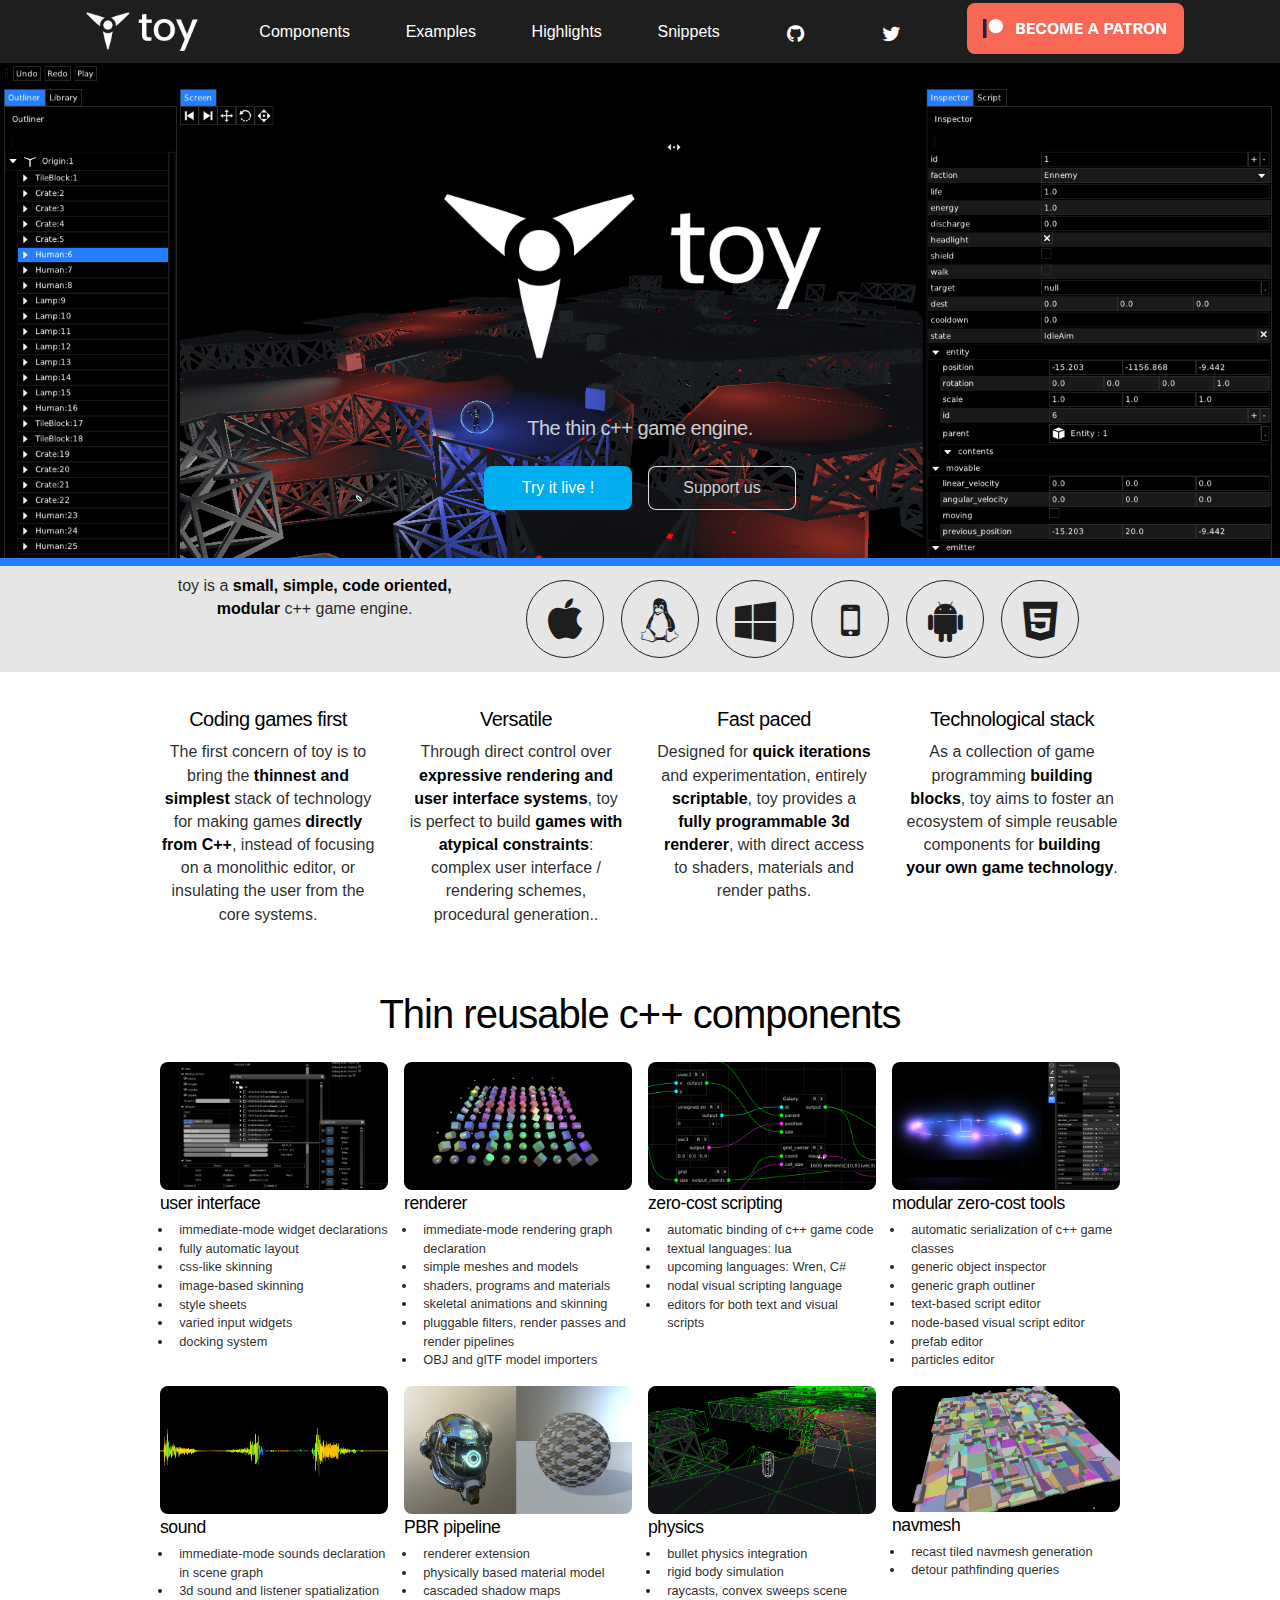
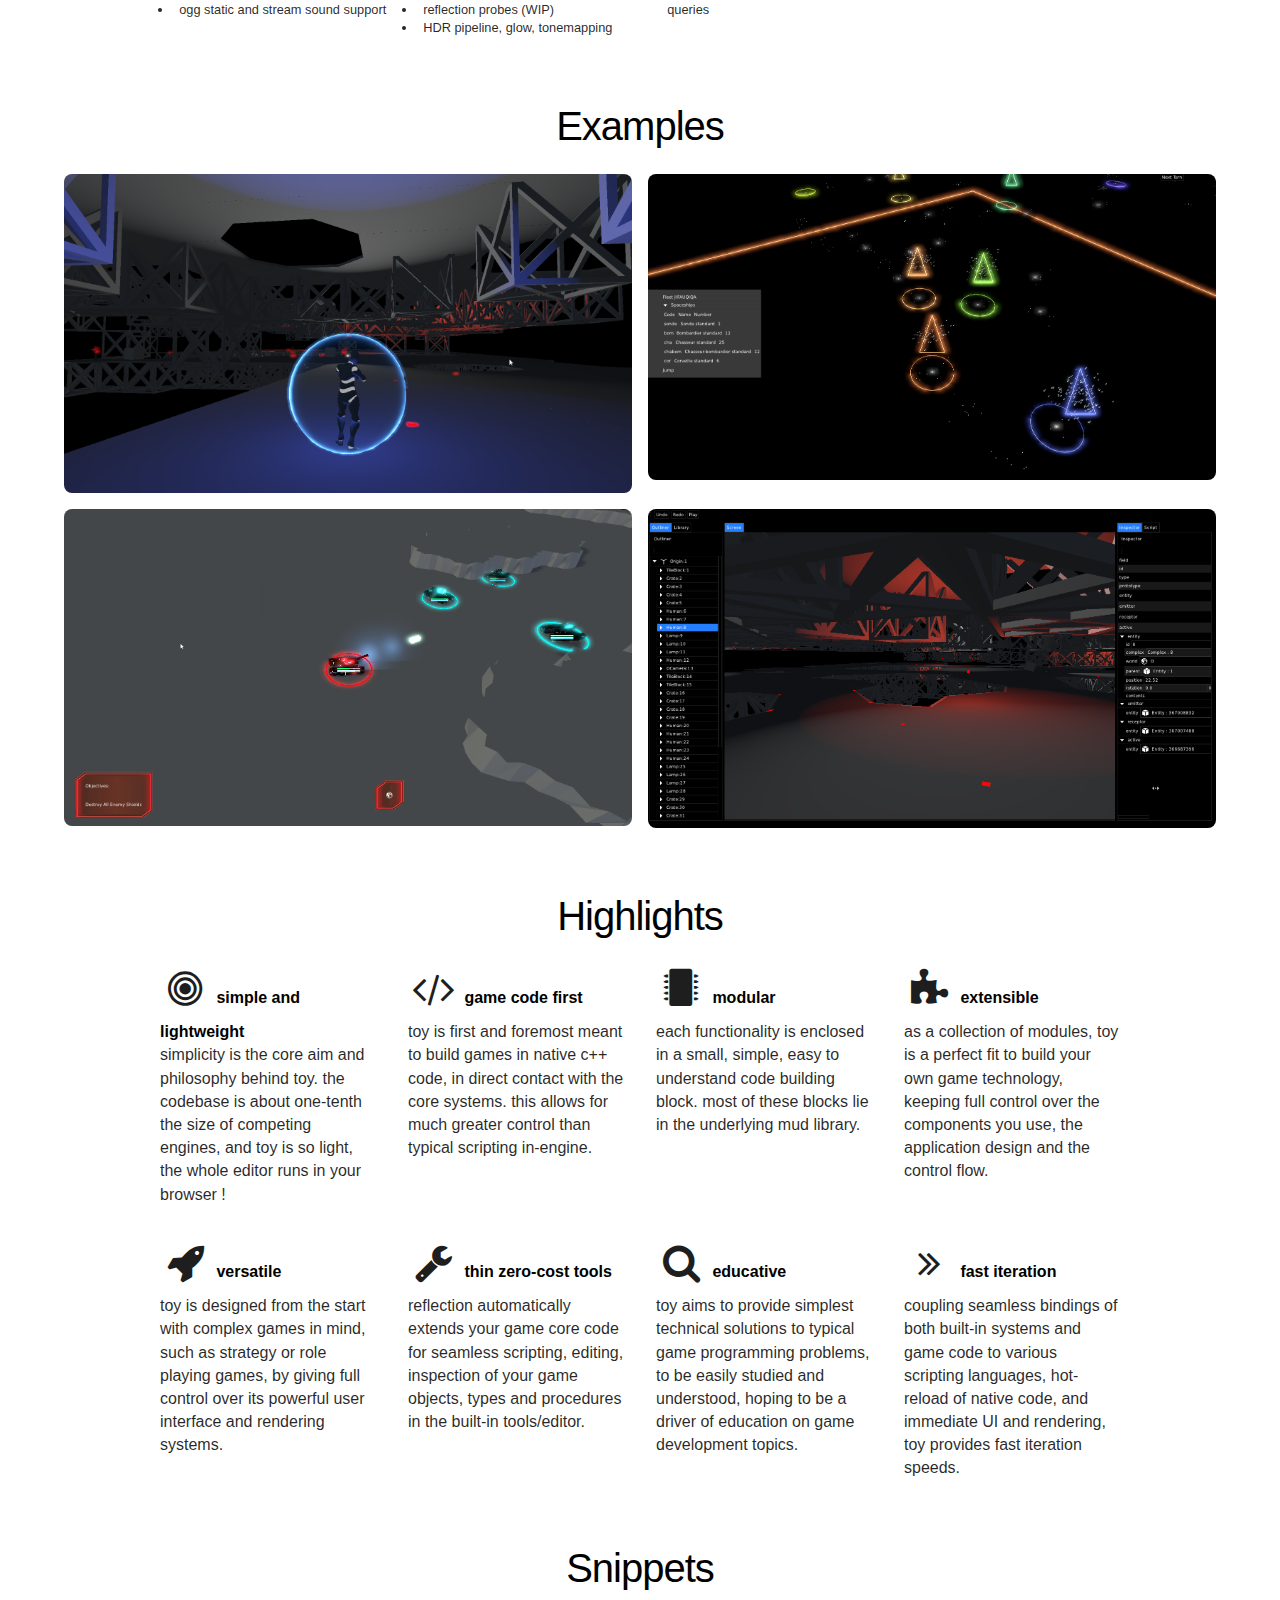
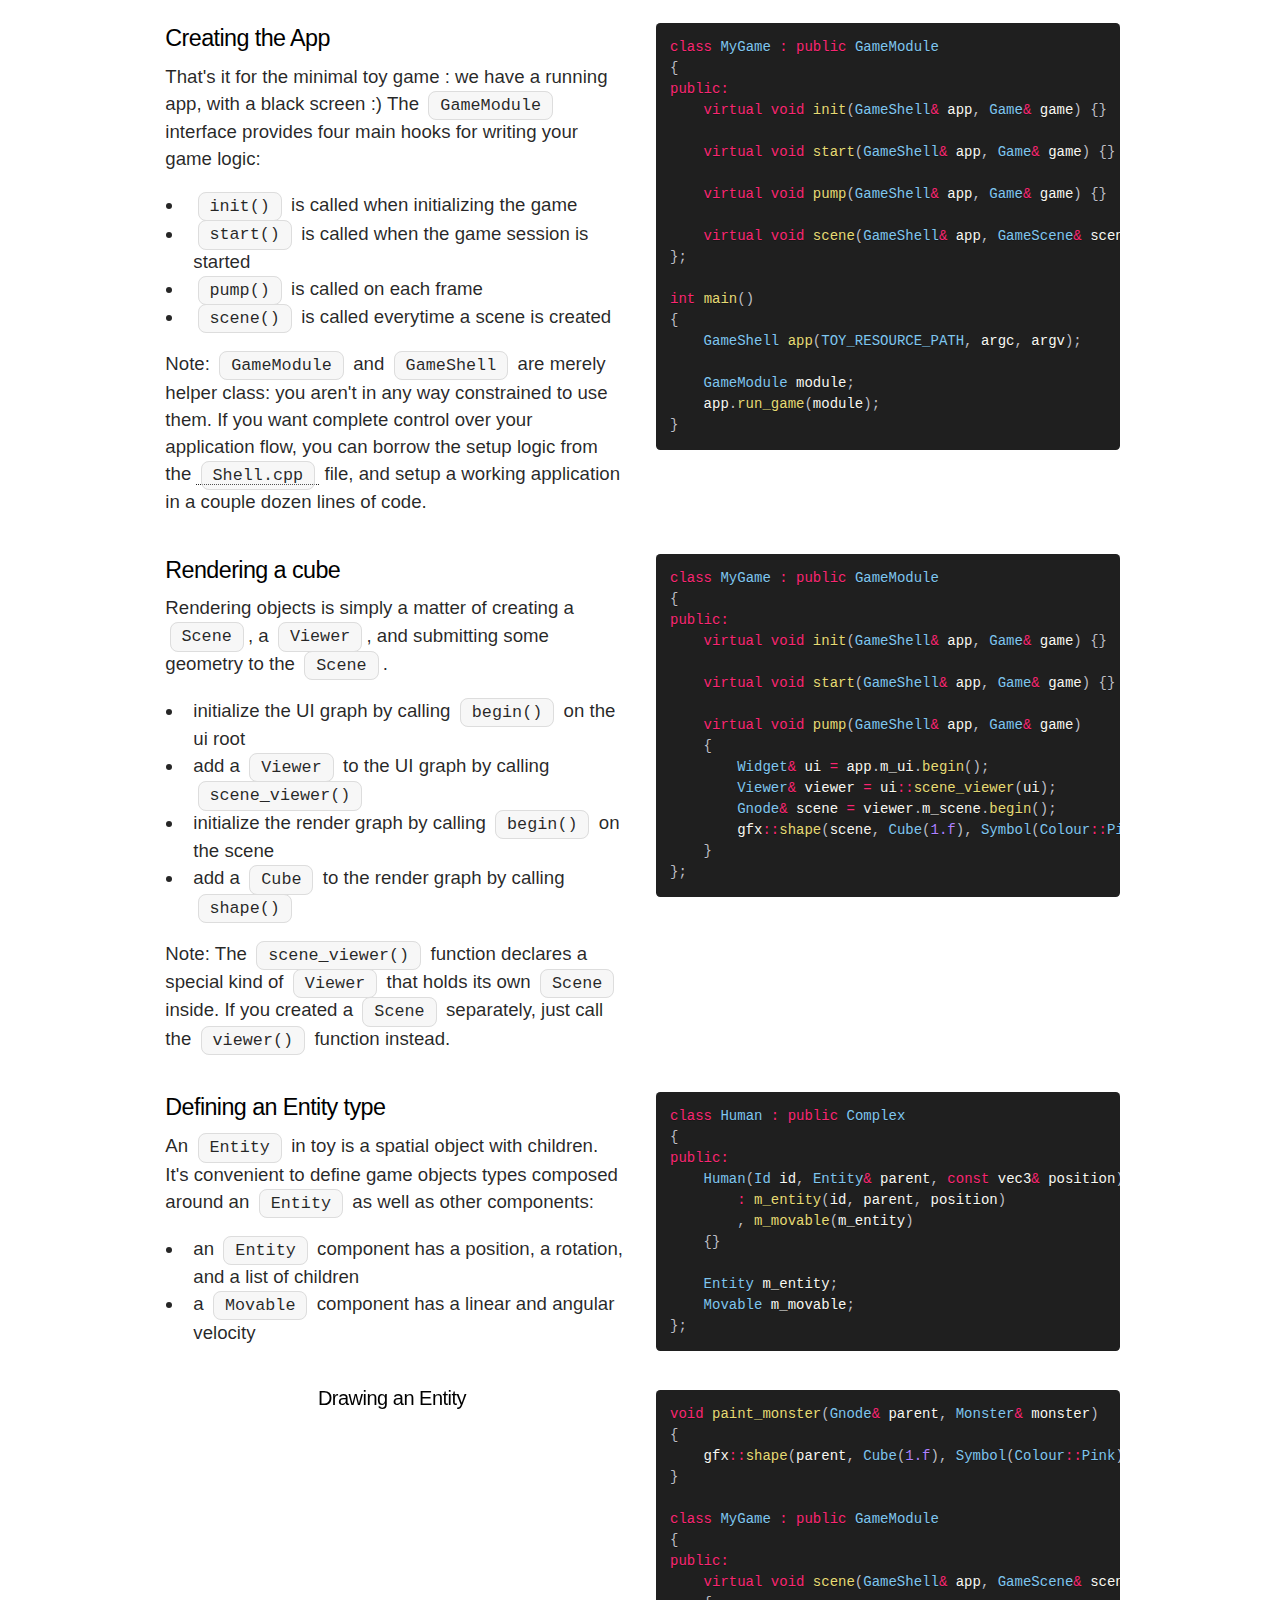
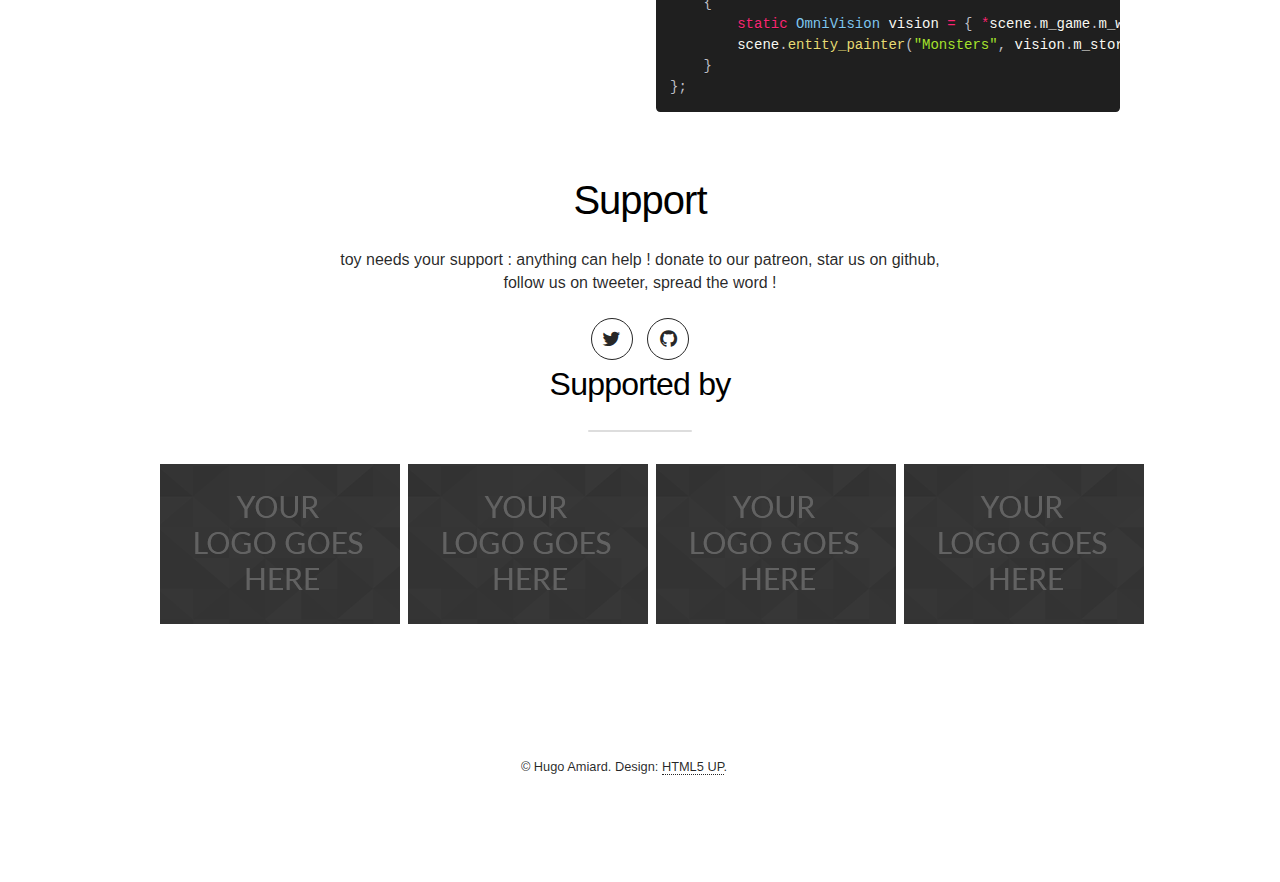
==== commit 2753fb19: "Fix space example" ====
--- a/index.html
+++ b/index.html
@@ -6,7 +6,7 @@
 -->
 <html>
 	<head>
-		<title>toy - small, simple, code oriented, modular c++ game engine</title>
+		<title>toy - the thin c++ game engine</title>
 		<meta charset="utf-8" />
 		<meta name="viewport" content="width=device-width, initial-scale=1, user-scalable=no" />
 		<link rel="stylesheet" href="assets/css/alt.css" />
@@ -19,28 +19,26 @@
                 <ul>
                     <li><img src="logo/toyinline.png" alt="" style="display: inline; height: 52px; margin-top: 5px; text-align: left;"/></li>
                     <li></li>
-                    <li><a href="#overview" class="active">Overview</a></li>
                     <li><a href="#components">Components</a></li>
                     <li><a href="#examples">Examples</a></li>
                     <li><a href="#highlights">Highlights</a></li>
                     <li><a href="#snippets">Snippets</a></li>
-                    <li><a href="#support">Support us</a></li>
                     <li><a href="#" class="icon fa-github alt"><span class="label">GitHub</span></a></li>
                     <li><a href="#" class="icon fa-twitter alt"><span class="label">Twitter</span></a></li>
-                    <li><a href="https://www.patreon.com/bsf"><img class="ui image" src="images/become_a_patron_button.png"></a></li>
+                    <li><a href="https://www.patreon.com/toyengine"><img class="ui image" src="images/patreon.png"></a></li>
                 </ul>
             </nav>
 
             <div id="main">
-			<div style="background-image: url('editor0.png'); background-size:cover ">
+			<div style="background-image: url('images/main.png'); background-size:cover ">
                 <header id="header" class="alt">
                     <p></p>
                     <span class="logo"><img src="logo/toytext2.png" alt=""/></span>
                     <p>The thin c++ game engine.</p>
                     <br>
                     <ul class="actions special">
-                        <li><a href="generic.html" class="button primary">Try it live !</a></li>
-                        <li><a href="generic.html" class="button">Support us</a></li>
+                        <li><a href="https://hugoam.github.io/toy-io/examples/ex_editor.html" class="button primary">Try it live !</a></li>
+                        <li><a href="https://www.patreon.com/toyengine" class="button">Support us</a></li>
                     </ul>
                 </header>
             </div>
@@ -104,47 +102,90 @@
                     </header>
                     <div class="row gtr-50 gtr-uniform">
                         <div class="col-3 col-6-medium col-12-small">
-                            <span class="image fit"><img src="scripting.png" alt="" /></span>
-                            <h3>Immediate UI</h3>
-                            <p class="minor">A simple expressive user interface API is the fundamental block for writing any robust game or application.<br>toy offers the best-in-class : immediate-mode widget declarations, fully automatic layout, css-like skinning, image-based skinning, style sheets, various input widgets, docking windows and tabs.</p>
-                        </div>
-                        <div class="col-3 col-6-medium col-12-small">
-                            <span class="image fit"><img src="scripting.png" alt="" /></span>
-                            <h3>Immediate Rendering</h3>
-                            <p class="minor">Immediate-mode rendering graph declaration, with the following basic primitives: meshes, models, shaders, programs, materials, skeletons, animations, render targets, filters, render passes, render pipelines.</p>
-                        </div>
-                        <div class="col-3 col-6-medium col-12-small">
-                            <span class="image fit"><img src="editor.png" alt="" /></span>
-                            <h3>Zero-cost scripting</h3>
-                            <p class="minor">Reflection automatically extends your game core code for seamless scripting via text-based languages (lua, Wren), and a node visual-scripting language, including interfaces for editing these.<br>toy scripting component is so lean, it can be added to the game itself, for live scripting or for an in-game console.</p>
-                        </div>
-                        <div class="col-3 col-6-medium col-12-small">
-                            <span class="image fit"><img src="scripting.png" alt="" /></span>
-                            <h3>Lean Tools</h3>
-                            <p class="minor">Lightweight UI components that can be added anywhere : full object inspector, object graph outliner, script editor, node-based visual scripting editor, prefab editor, particles editor, and more.</p>
-                        </div>
-                    </div>
-                    <br><br>
-                    <div class="row gtr-50 gtr-uniform">
-                        <div class="col-3 col-6-medium col-12-small">
-                            <span class="image fit"><img src="editor.png" alt="" /></span>
-                            <h3>Sound</h3>
-                            <p class="minor">Adipiscing a commodo ante nunc magna lorem et interdum mi ante nunc lobortis non amet vis sed volutpat et nascetur.</p>
-                        </div>
-                        <div class="col-3 col-6-medium col-12-small">
-                            <span class="image fit"><img src="scripting.png" alt="" /></span>
-                            <h3>Entities</h3>
-                            <p class="minor">Adipiscing a commodo ante nunc magna lorem et interdum mi ante nunc lobortis non amet vis sed volutpat et nascetur.</p>
-                        </div>
-                        <div class="col-3 col-6-medium col-12-small">
-                            <span class="image fit"><img src="scripting.png" alt="" /></span>
-                            <h3>Physics</h3>
-                            <p class="minor">Adipiscing a commodo ante nunc magna lorem et interdum mi ante nunc lobortis non amet vis sed volutpat et nascetur.</p>
-                        </div>
-                        <div class="col-3 col-6-medium col-12-small">
-                            <span class="image fit"><img src="scripting.png" alt="" /></span>
-                            <h3>Navmesh</h3>
-                            <p class="minor">Adipiscing a commodo ante nunc magna lorem et interdum mi ante nunc lobortis non amet vis sed volutpat et nascetur.</p>
+                            <span class="image fit"><img src="images/ui.png" alt="" /></span>
+                            <h4 style="text-align: left;">user interface</h4>
+                            <ul style="font-size: 0.8em; text-align: left;">
+                            <li>immediate-mode widget declarations</li>
+                            <li>fully automatic layout</li>
+                            <li>css-like skinning</li>
+                            <li>image-based skinning</li>
+                            <li>style sheets</li>
+                            <li>varied input widgets</li>
+                            <li>docking system</li>
+                            </ul>
+                        </div>
+                        <div class="col-3 col-6-medium col-12-small">
+                            <span class="image fit"><img src="images/rendering.png" alt="" /></span>
+                            <h4 style="text-align: left;">renderer</h4>
+                            <ul style="font-size: 0.8em; text-align: left;">
+                            <li>immediate-mode rendering graph declaration</li>
+                            <li>simple meshes and models</li>
+                            <li>shaders, programs and materials</li>
+                            <li>skeletal animations and skinning</li>
+                            <li>pluggable filters, render passes and render pipelines</li>
+                            <li>OBJ and glTF model importers</li>
+                            </ul>
+                        </div>
+                        <div class="col-3 col-6-medium col-12-small">
+                            <span class="image fit"><img src="images/scripting.png" alt="" /></span>
+                            <h4 style="text-align: left;">zero-cost scripting</h4>
+                            <ul style="font-size: 0.8em; text-align: left;">
+                            <li>automatic binding of c++ game code</li>
+                            <li>textual languages: lua</li>
+                            <li>upcoming languages: Wren, C#</li>
+                            <li>nodal visual scripting language</li>
+                            <li>editors for both text and visual scripts</li>
+                            </ul>
+                        </div>
+                        <div class="col-3 col-6-medium col-12-small">
+                            <span class="image fit"><img src="images/tools.png" alt="" /></span>
+                            <h4 style="text-align: left;">modular zero-cost tools</h4>
+                            <ul style="font-size: 0.8em; text-align: left;">
+                            <li>automatic serialization of c++ game classes</li>
+                            <li>generic object inspector</li>
+                            <li>generic graph outliner</li>
+                            <li>text-based script editor</li>
+                            <li>node-based visual script editor</li>
+                            <li>prefab editor</li>
+                            <li>particles editor</li>
+                            </ul>
+                        </div>
+                        <div class="col-3 col-6-medium col-12-small">
+                            <span class="image fit"><img src="images/sound.png" alt="" /></span>
+                            <h4 style="text-align: left;">sound</h4>
+                            <ul style="font-size: 0.8em; text-align: left;">
+                            <li>immediate-mode sounds declaration in scene graph</li>
+                            <li>3d sound and listener spatialization</li>
+                            <li>ogg static and stream sound support</li>
+                            </ul>
+                        </div>
+                        <div class="col-3 col-6-medium col-12-small">
+                            <span class="image fit"><img src="images/pbr.png" alt="" /></span>
+                            <h4 style="text-align: left;">PBR pipeline</h4>
+                            <ul style="font-size: 0.8em; text-align: left;">
+                            <li>renderer extension</li>
+                            <li>physically based material model</li>
+                            <li>cascaded shadow maps</li>
+                            <li>reflection probes (WIP)</li>
+                            <li>HDR pipeline, glow, tonemapping</li>
+                            </ul>
+                        </div>
+                        <div class="col-3 col-6-medium col-12-small">
+                            <span class="image fit"><img src="images/physics.png" alt="" /></span>
+                            <h4 style="text-align: left;">physics</h4>
+                            <ul style="font-size: 0.8em; text-align: left;">
+                            <li>bullet physics integration</li>
+                            <li>rigid body simulation</li>
+                            <li>raycasts, convex sweeps scene queries</li>
+                            </ul>
+                        </div>
+                        <div class="col-3 col-6-medium col-12-small">
+                            <span class="image fit"><img src="images/navmesh.png" alt="" /></span>
+                            <h4 style="text-align: left;">navmesh</h4>
+                            <ul style="font-size: 0.8em; text-align: left;">
+                            <li>recast tiled navmesh generation</li>
+                            <li>detour pathfinding queries</li>
+                            </ul>
                         </div>
                     </div>
                 </div>
@@ -157,16 +198,16 @@
                 <!--<div class="content">-->
                 <div class="row gtr-50 gtr-uniform">
                     <div class="col-6 col-12-medium">
-                        <span class="image fit"><img src="game.png" alt="" /></span>
+                        <a href="https://hugoam.github.io/toy-io/examples/ex_platform.html" class="image fit"><img src="game.png" alt="" /></a>
                     </div>
                     <div class="col-6 col-12-medium">
-                        <span class="image fit"><img src="space.png" alt="" /></span>
+                        <a href="https://hugoam.github.io/toy-io/examples/ex_space.html" class="image fit"><img src="space.png" alt="" /></a>
                     </div>
                     <div class="col-6 col-12-medium">
-                        <span class="image fit"><img src="rts.png" alt="" /></span>
+                        <a href="https://hugoam.github.io/toy-io/examples/ex_blocks.html" class="image fit"><img src="rts.png" alt="" /></a>
                     </div>
                     <div class="col-6 col-12-medium">
-                        <span class="image fit"><img src="editor2.png" alt="" /></span>
+                        <a href="https://hugoam.github.io/toy-io/examples/ex_editor.html" class="image fit"><img src="editor2.png" alt="" /></a>
                     </div>
                 </div>
                 <!--</div>-->
@@ -229,9 +270,17 @@
                             
                     <div class="row gtr-100 gtr-uniform">
                         
-                        <div class="col-6 col-12-medium">
+                        <div class="doc col-6 col-12-medium">
                             <h3>Creating the App</h3>
-                            <p></p>
+                            <p>That's it for the minimal toy game : we have a running app, with a black screen :)
+                            The <code>GameModule</code> interface provides four main hooks for writing your game logic:</p>
+                            <ul>
+                            <li><code>init()</code> is called when initializing the game</li>
+                            <li><code>start()</code> is called when the game session is started</li>
+                            <li><code>pump()</code> is called on each frame</li>
+                            <li><code>scene()</code> is called everytime a scene is created</li>
+                            </ul>
+                            <p>Note: <code>GameModule</code> and <code>GameShell</code> are merely helper class: you aren't in any way constrained to use them. If you want complete control over your application flow, you can borrow the setup logic from the <a href="/hugoam/toy/blob/master/src/shell/Shell.cpp"><code>Shell.cpp</code></a> file, and setup a working application in a couple dozen lines of code.</p>
                         </div>
                         <div class="col-6 col-12-medium">
 <pre><code class="language-cpp">class MyGame : public GameModule
@@ -256,18 +305,30 @@
 </code></pre>
                         </div>
                         
-                        <div class="col-6 col-12-medium">
+                        <div class="doc col-6 col-12-medium">
                             <h3>Rendering a cube</h3>
-                            <p></p>
+                            <p>Rendering objects is simply a matter of creating a <code>Scene</code>, a <code>Viewer</code>, and submitting some geometry to the <code>Scene</code>.</p>
+                            <ul>
+                            <li>initialize the UI graph by calling <code>begin()</code> on the ui root</li>
+                            <li>add a <code>Viewer</code> to the UI graph by calling <code>scene_viewer()</code></li>
+                            <li>initialize the render graph by calling <code>begin()</code> on the scene</li>
+                            <li>add a <code>Cube</code> to the render graph by calling <code>shape()</code></li>
+                            </ul>
+                            <p>Note: The <code>scene_viewer()</code> function declares a special kind of <code>Viewer</code> that holds its own <code>Scene</code> inside. If you created a <code>Scene</code> separately, just call the <code>viewer()</code> function instead.</p>
                         </div>
                         <div class="col-6 col-12-medium">
 <pre><code class="language-cpp">class MyGame : public GameModule
 {
 public:
+    virtual void init(GameShell& app, Game& game) {}
+    
+    virtual void start(GameShell& app, Game& game) {}
+    
     virtual void pump(GameShell& app, Game& game)
     {
-        Viewer& viewer = ui::scene_viewer(parent);
-        Gnode& scene = scene.m_graph.begin();
+        Widget& ui = app.m_ui.begin();
+        Viewer& viewer = ui::scene_viewer(ui);
+        Gnode& scene = viewer.m_scene.begin();
         gfx::shape(scene, Cube(1.f), Symbol(Colour::Pink));
     }
 };
@@ -275,15 +336,22 @@
                         </div>
                         
                         
-                        <div class="col-6 col-12-medium">
+                        <div class="doc col-6 col-12-medium">
                             <h3>Defining an Entity type</h3>
-                            <p></p>
+                            <p>An <code>Entity</code> in toy is a spatial object with children. It's convenient to define game objects types composed around an <code>Entity</code> as well as other components:</p>
+                            <ul>
+                            <li>an <code>Entity</code> component has a position, a rotation, and a list of children</li>
+                            <li>a <code>Movable</code> component has a linear and angular velocity</li>
+                            </ul>
                         </div>
                         <div class="col-6 col-12-medium">   
 <pre><code class="language-cpp">class Human : public Complex
 {
 public:
-	Human(Id id, Entity& parent, const vec3& position);
+	Human(Id id, Entity& parent, const vec3& position)
+        : m_entity(id, parent, position)
+        , m_movable(m_entity)
+    {}
 
 	Entity m_entity;
 	Movable m_movable;
--- a/assets/css/alt.css
+++ b/assets/css/alt.css
@@ -118,9 +118,10 @@
 	body, input, select, textarea {
 		/*font-family: "Source Sans Pro", Helvetica, sans-serif;*/
         font-family: "Cabin", Helvetica, sans-serif;
+        font-family: Segoe UI,Roboto,Oxygen,Ubuntu,Cantarell,Fira Sans,Droid Sans,Helvetica Neue,sans-serif;
         /*font-family: "Lato", Helvetica, Arial, sans-serif;*/
 		font-size: 16pt;
-		font-weight: 100;
+		font-weight: 400;
 		line-height: 1.45;
 	}
 
@@ -161,6 +162,7 @@
 
 	strong, b {
 		font-weight: 700;
+		font-weight: 600;
 	}
 
 	em, i {
@@ -180,7 +182,7 @@
 		}
 
 	h1, h2, h3, h4, h5, h6 {
-		font-weight: 300;
+		font-weight: 400;
 		line-height: 1.5;
 		letter-spacing: -0.025em;
 	}
@@ -288,6 +290,11 @@
 
 	blockquote {
 		border-left-color: rgba(255, 255, 255, 0.35);
+	}
+
+	code {
+		background: rgba(255, 255, 255, 0.075);
+		border-color: rgba(255, 255, 255, 0.35);
 	}
 
 	hr {
@@ -2095,7 +2102,7 @@
 		border: 0;
 		cursor: pointer;
 		display: inline-block;
-		font-weight: 300;
+		font-weight: 400;
 		height: 2.75em;
 		line-height: 2.75em;
 		min-width: 9.25em;
@@ -2320,7 +2327,7 @@
 			cursor: pointer;
 			display: inline-block;
 			font-size: 1em;
-			font-weight: 300;
+			font-weight: 400;
 			padding-left: 2.4em;
 			padding-right: 0.75em;
 			position: relative;
@@ -3468,4 +3475,38 @@
 				max-width: 100%;
 			}
 
-		}+		}
+        
+/* Docs */
+
+    .doc {
+        text-align: left;
+        font-size: 14pt;
+        font-family: Segoe UI,Roboto,Oxygen,Ubuntu,Cantarell,Fira Sans,Droid Sans,Helvetica Neue,sans-serif;
+        font-weight: 500;
+    }
+    
+    .doc p,
+    .doc ul {
+        margin: 0 0 1em 0;
+    }
+    
+    .doc code {
+		border-radius: 8px;
+		border: solid 1px;
+		font-family: "Courier New", monospace;
+		font-size: 0.9em;
+		margin: 0 0.25em;
+		padding: 0.25em 0.65em;
+	}
+    
+	.doc code {
+		background: rgba(255, 255, 255, 0.075);
+		border-color: rgba(255, 255, 255, 0.35);
+	}
+
+    
+    #main .doc code {
+        background: rgba(222, 222, 222, 0.25);
+        border-color: #dddddd;
+    }
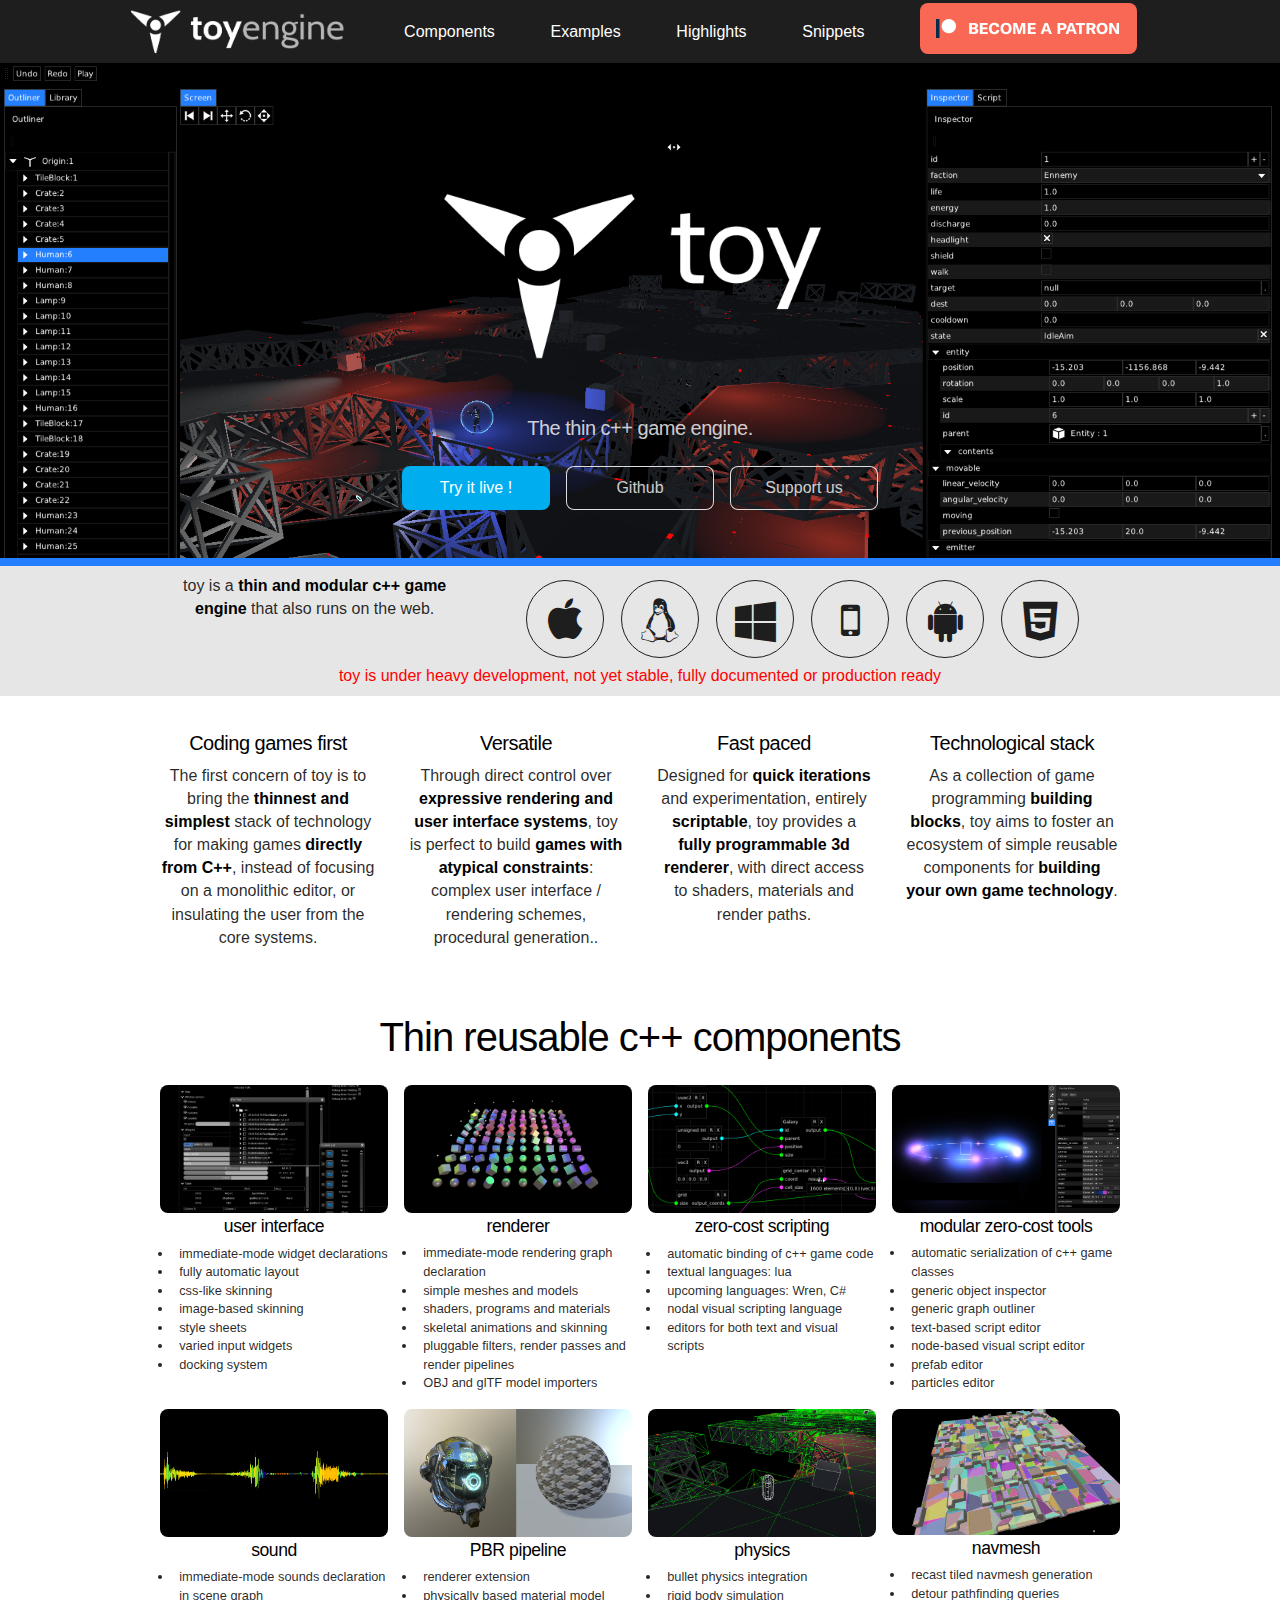
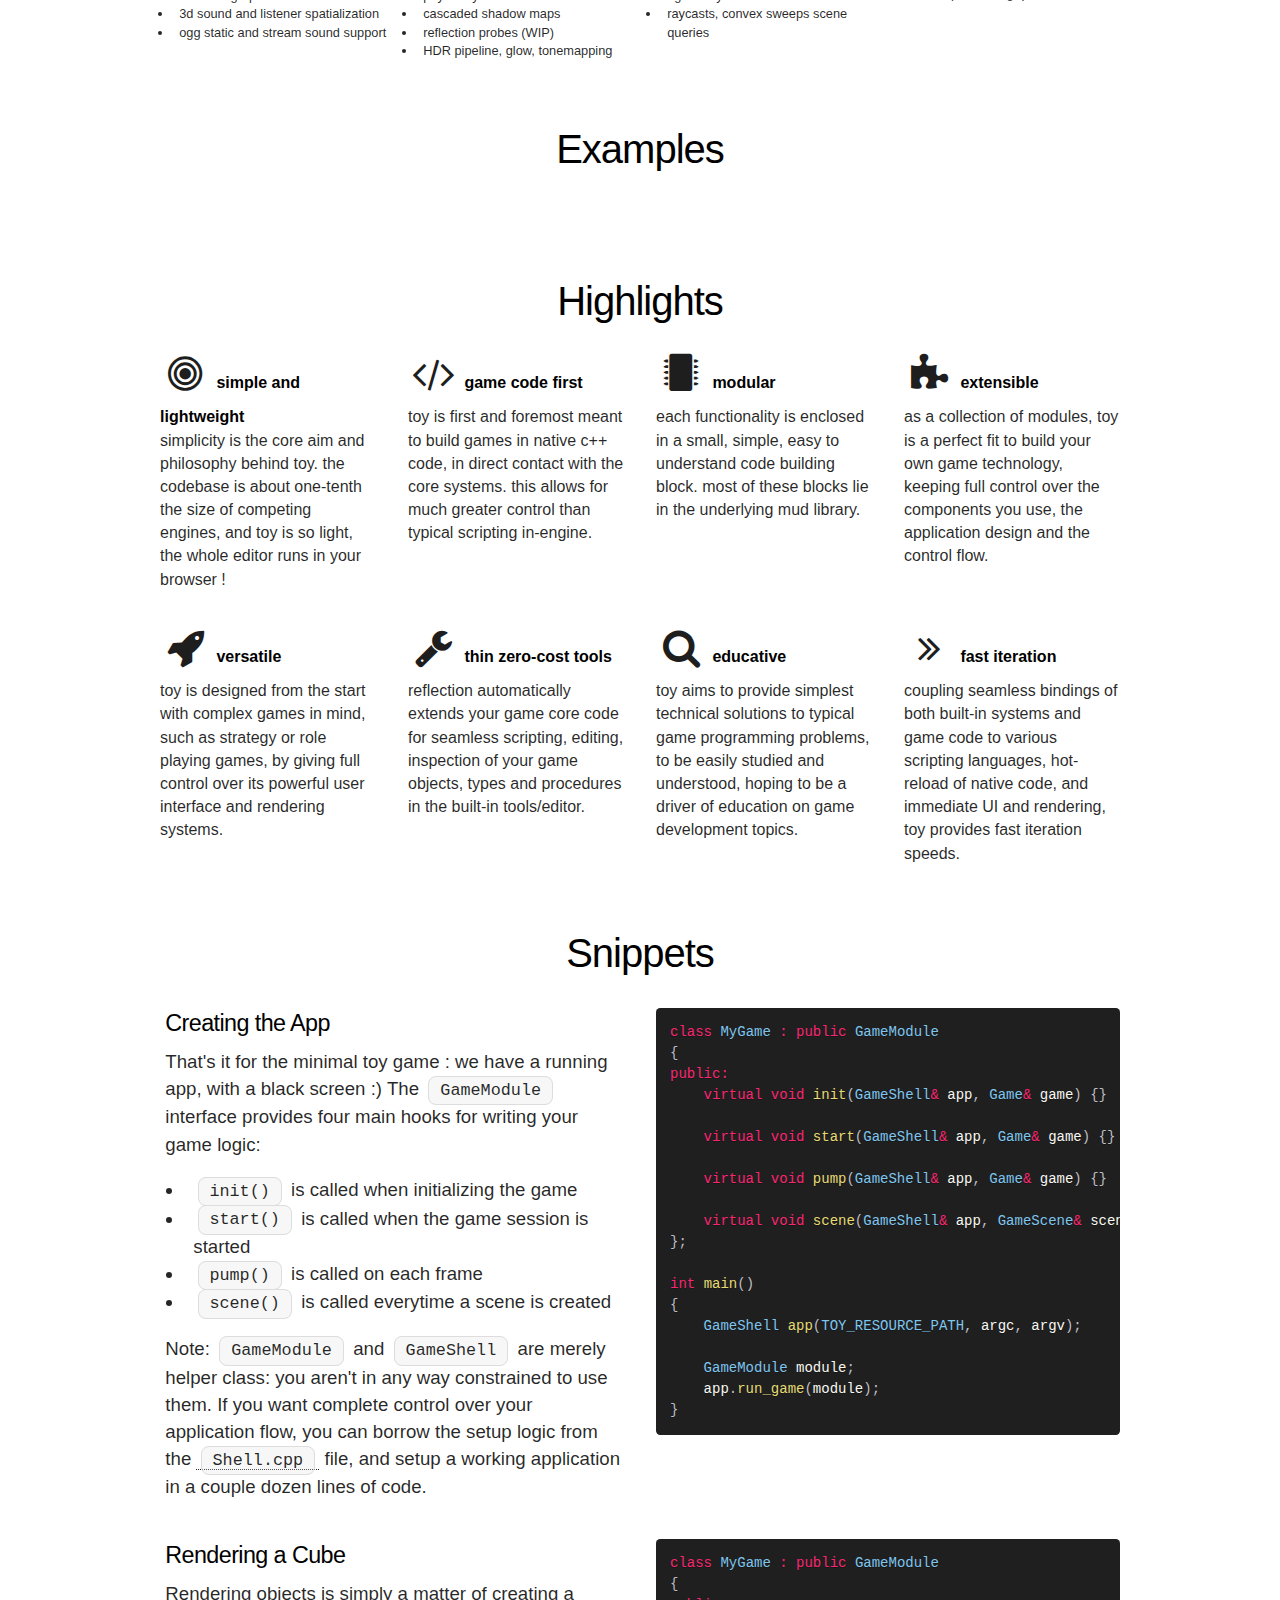
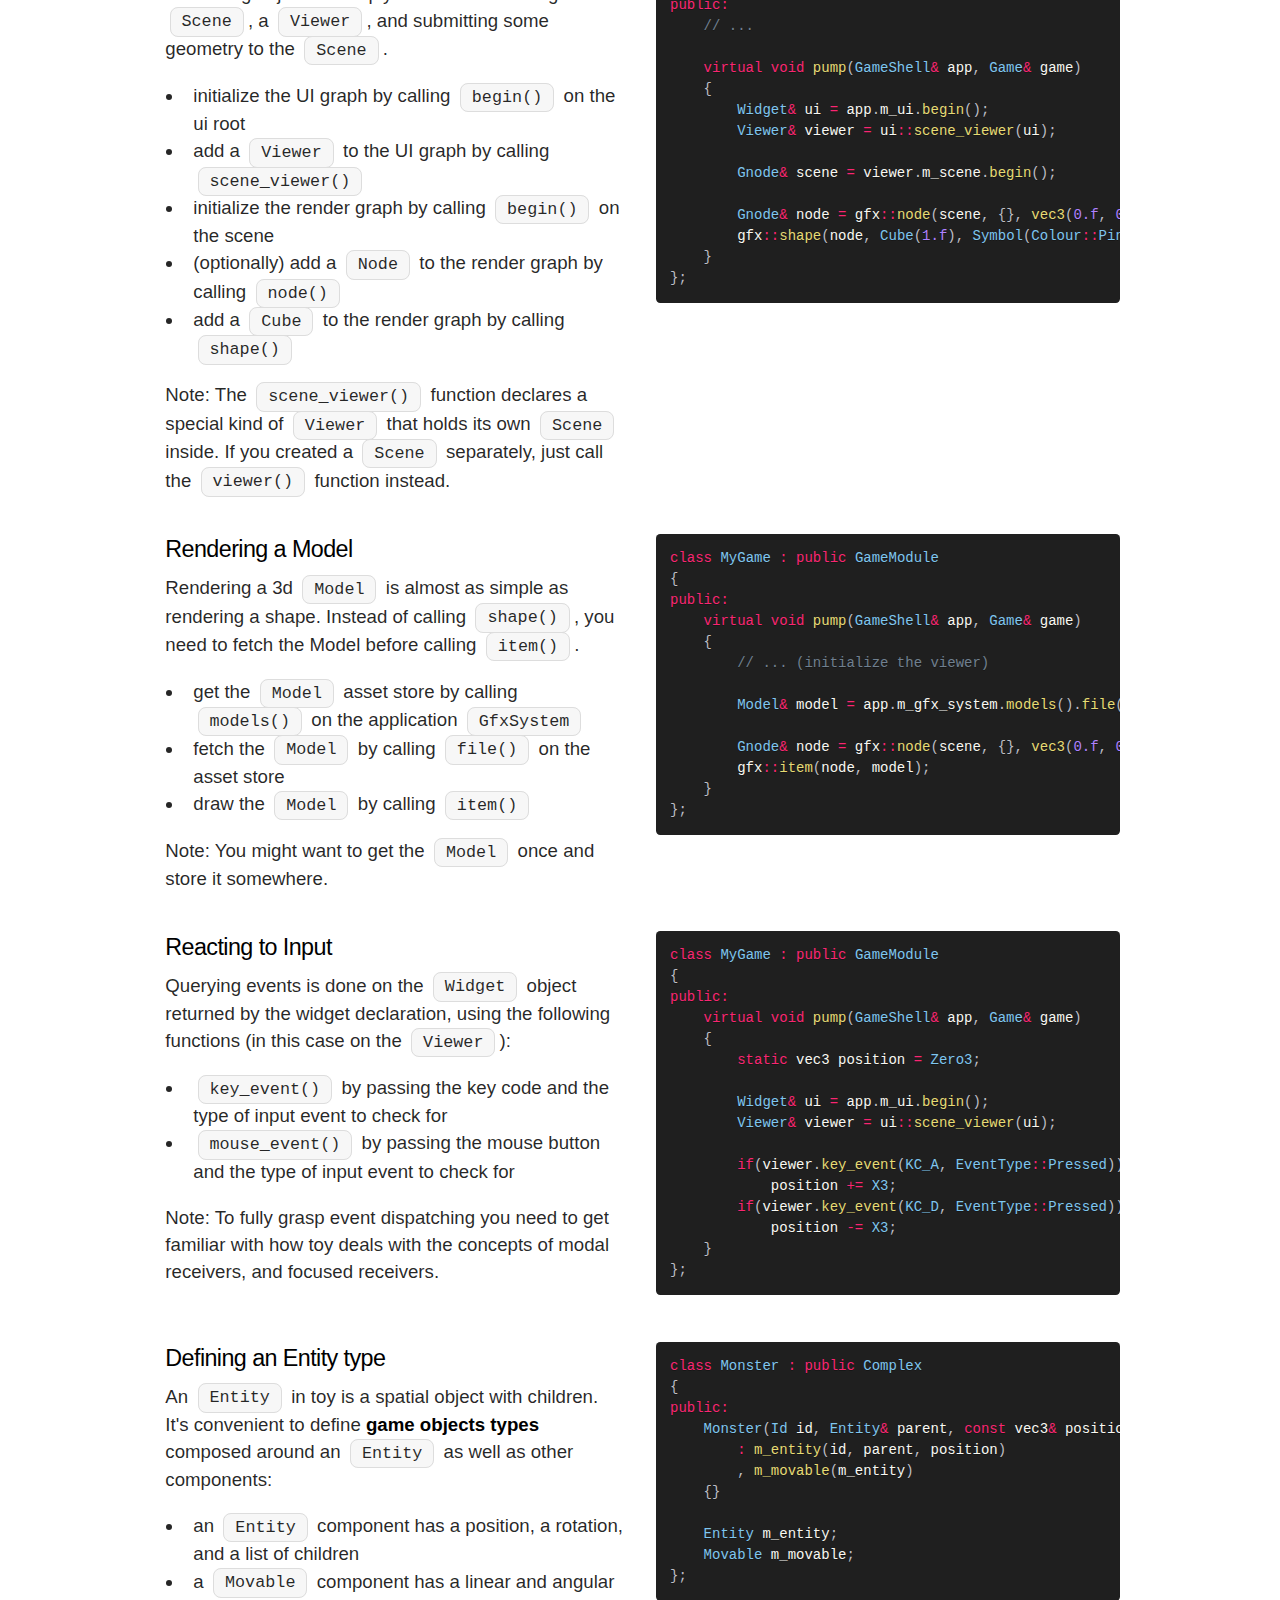
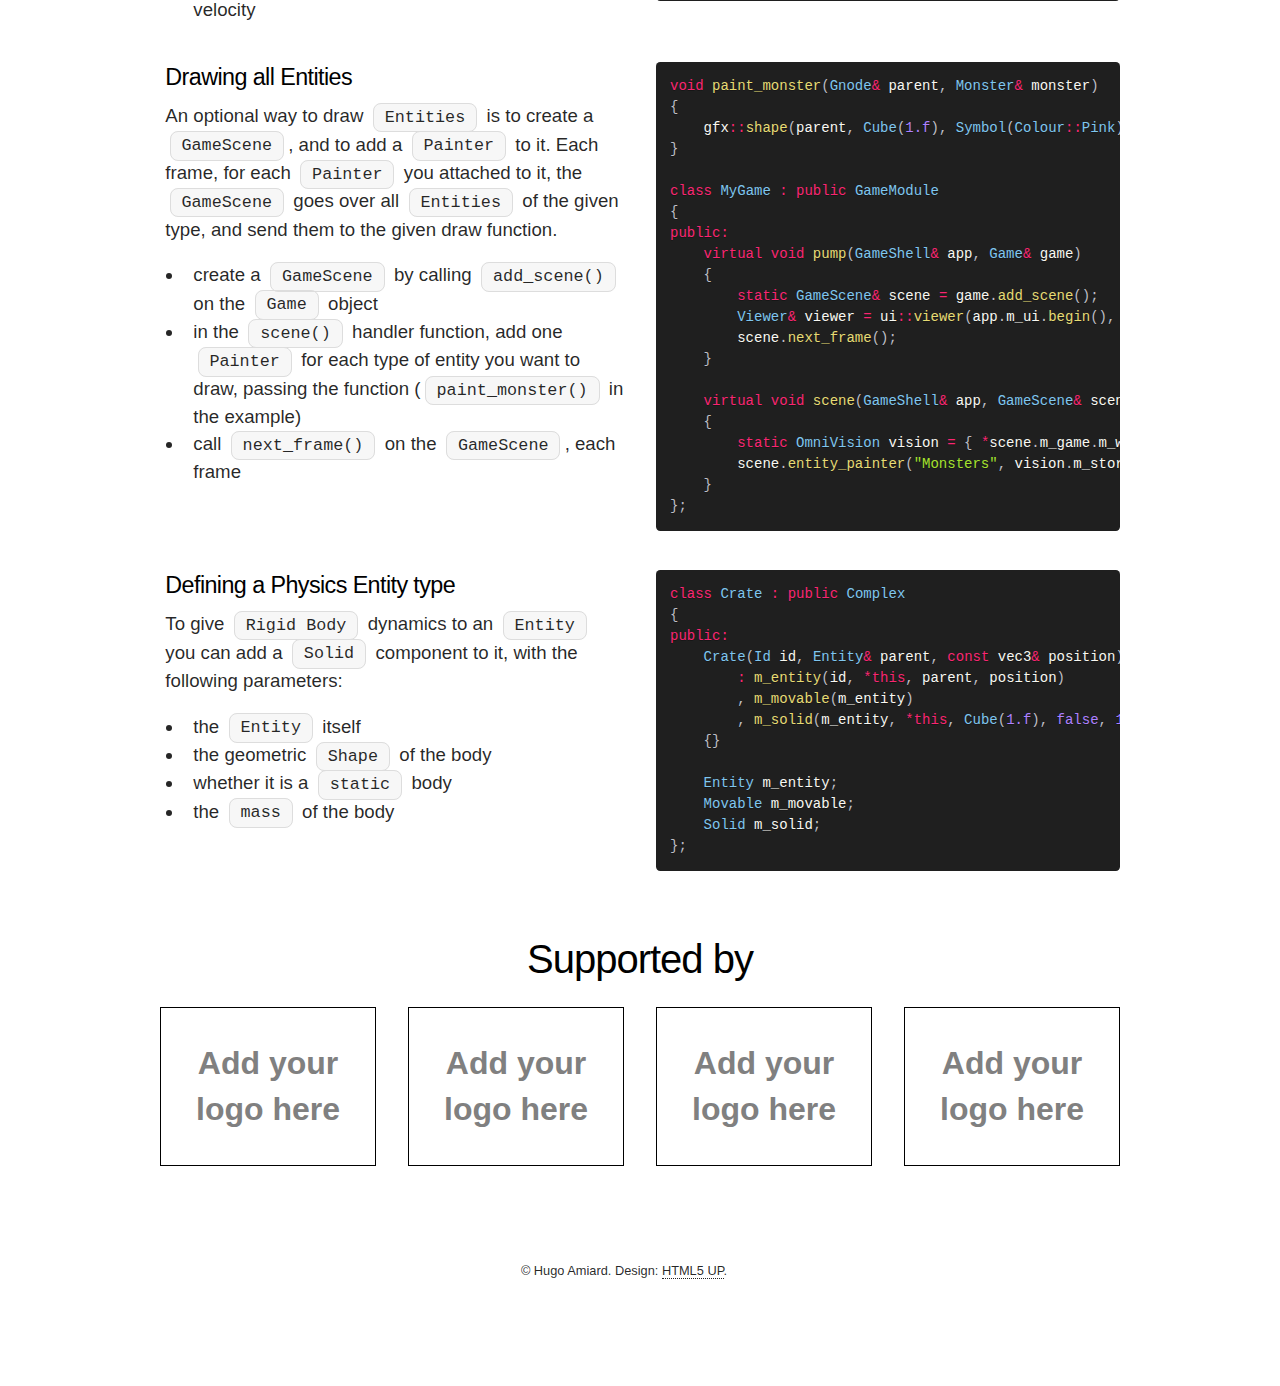
==== commit 7ae8c186: "Fix" ====
--- a/index.html
+++ b/index.html
@@ -17,14 +17,12 @@
 
             <nav id="nav">
                 <ul>
-                    <li><img src="logo/toyinline.png" alt="" style="display: inline; height: 52px; margin-top: 5px; text-align: left;"/></li>
+                    <li><img src="logo/toyengine.png" alt="" style="display: inline; height: 52px; margin-top: 5px; text-align: left;"/></li>
                     <li></li>
                     <li><a href="#components">Components</a></li>
                     <li><a href="#examples">Examples</a></li>
                     <li><a href="#highlights">Highlights</a></li>
                     <li><a href="#snippets">Snippets</a></li>
-                    <li><a href="#" class="icon fa-github alt"><span class="label">GitHub</span></a></li>
-                    <li><a href="#" class="icon fa-twitter alt"><span class="label">Twitter</span></a></li>
                     <li><a href="https://www.patreon.com/toyengine"><img class="ui image" src="images/patreon.png"></a></li>
                 </ul>
             </nav>
@@ -38,6 +36,7 @@
                     <br>
                     <ul class="actions special">
                         <li><a href="https://hugoam.github.io/toy-io/examples/ex_editor.html" class="button primary">Try it live !</a></li>
+                        <li><a href="https://github.com/hugoam/toy" class="button">Github</a></li>
                         <li><a href="https://www.patreon.com/toyengine" class="button">Support us</a></li>
                     </ul>
                 </header>
@@ -50,7 +49,7 @@
                 <div class="container">
                     <div class="row gtr-50 gtr-uniform">
                         <div class="col-4 col-12-medium">
-                            <p>toy is a <strong>small, simple, code oriented, modular</strong> c++ game engine.</p>
+                            <p style="vertical-align:center">toy is a <strong>thin and modular c++ game engine</strong> that also runs on the web.</p>
                         </div>
                         <div class="col-8 col-12-medium">
                             <span class="icon major fa-apple"></span>
@@ -61,6 +60,7 @@
                             <span class="icon major fa-html5"></span>
                         </div>
                     </div>
+                            <p style="color:red;">toy is under heavy development, not yet stable, fully documented or production ready</p>
                 </div>
             </div>
             
@@ -103,7 +103,7 @@
                     <div class="row gtr-50 gtr-uniform">
                         <div class="col-3 col-6-medium col-12-small">
                             <span class="image fit"><img src="images/ui.png" alt="" /></span>
-                            <h4 style="text-align: left;">user interface</h4>
+                            <h4>user interface</h4>
                             <ul style="font-size: 0.8em; text-align: left;">
                             <li>immediate-mode widget declarations</li>
                             <li>fully automatic layout</li>
@@ -116,7 +116,7 @@
                         </div>
                         <div class="col-3 col-6-medium col-12-small">
                             <span class="image fit"><img src="images/rendering.png" alt="" /></span>
-                            <h4 style="text-align: left;">renderer</h4>
+                            <h4>renderer</h4>
                             <ul style="font-size: 0.8em; text-align: left;">
                             <li>immediate-mode rendering graph declaration</li>
                             <li>simple meshes and models</li>
@@ -128,7 +128,7 @@
                         </div>
                         <div class="col-3 col-6-medium col-12-small">
                             <span class="image fit"><img src="images/scripting.png" alt="" /></span>
-                            <h4 style="text-align: left;">zero-cost scripting</h4>
+                            <h4>zero-cost scripting</h4>
                             <ul style="font-size: 0.8em; text-align: left;">
                             <li>automatic binding of c++ game code</li>
                             <li>textual languages: lua</li>
@@ -139,7 +139,7 @@
                         </div>
                         <div class="col-3 col-6-medium col-12-small">
                             <span class="image fit"><img src="images/tools.png" alt="" /></span>
-                            <h4 style="text-align: left;">modular zero-cost tools</h4>
+                            <h4>modular zero-cost tools</h4>
                             <ul style="font-size: 0.8em; text-align: left;">
                             <li>automatic serialization of c++ game classes</li>
                             <li>generic object inspector</li>
@@ -152,7 +152,7 @@
                         </div>
                         <div class="col-3 col-6-medium col-12-small">
                             <span class="image fit"><img src="images/sound.png" alt="" /></span>
-                            <h4 style="text-align: left;">sound</h4>
+                            <h4>sound</h4>
                             <ul style="font-size: 0.8em; text-align: left;">
                             <li>immediate-mode sounds declaration in scene graph</li>
                             <li>3d sound and listener spatialization</li>
@@ -161,7 +161,7 @@
                         </div>
                         <div class="col-3 col-6-medium col-12-small">
                             <span class="image fit"><img src="images/pbr.png" alt="" /></span>
-                            <h4 style="text-align: left;">PBR pipeline</h4>
+                            <h4>PBR pipeline</h4>
                             <ul style="font-size: 0.8em; text-align: left;">
                             <li>renderer extension</li>
                             <li>physically based material model</li>
@@ -172,7 +172,7 @@
                         </div>
                         <div class="col-3 col-6-medium col-12-small">
                             <span class="image fit"><img src="images/physics.png" alt="" /></span>
-                            <h4 style="text-align: left;">physics</h4>
+                            <h4>physics</h4>
                             <ul style="font-size: 0.8em; text-align: left;">
                             <li>bullet physics integration</li>
                             <li>rigid body simulation</li>
@@ -181,7 +181,7 @@
                         </div>
                         <div class="col-3 col-6-medium col-12-small">
                             <span class="image fit"><img src="images/navmesh.png" alt="" /></span>
-                            <h4 style="text-align: left;">navmesh</h4>
+                            <h4>navmesh</h4>
                             <ul style="font-size: 0.8em; text-align: left;">
                             <li>recast tiled navmesh generation</li>
                             <li>detour pathfinding queries</li>
@@ -198,16 +198,16 @@
                 <!--<div class="content">-->
                 <div class="row gtr-50 gtr-uniform">
                     <div class="col-6 col-12-medium">
-                        <a href="https://hugoam.github.io/toy-io/examples/ex_platform.html" class="image fit"><img src="game.png" alt="" /></a>
+                        <a href="https://hugoam.github.io/toy-io/examples/ex_platform.html" class="image fit"><img src="images/game.png" alt="" /></a>
                     </div>
                     <div class="col-6 col-12-medium">
-                        <a href="https://hugoam.github.io/toy-io/examples/ex_space.html" class="image fit"><img src="space.png" alt="" /></a>
+                        <a href="https://hugoam.github.io/toy-io/examples/ex_space.html" class="image fit"><img src="images/space.png" alt="" /></a>
                     </div>
                     <div class="col-6 col-12-medium">
-                        <a href="https://hugoam.github.io/toy-io/examples/ex_blocks.html" class="image fit"><img src="rts.png" alt="" /></a>
+                        <a href="https://hugoam.github.io/toy-io/examples/ex_blocks.html" class="image fit"><img src="images/rts.png" alt="" /></a>
                     </div>
                     <div class="col-6 col-12-medium">
-                        <a href="https://hugoam.github.io/toy-io/examples/ex_editor.html" class="image fit"><img src="editor2.png" alt="" /></a>
+                        <a href="https://hugoam.github.io/toy-io/examples/ex_editor.html" class="image fit"><img src="images/editor2.png" alt="" /></a>
                     </div>
                 </div>
                 <!--</div>-->
@@ -263,26 +263,22 @@
                 <div class="container">
                     <header class="major">
                         <h1>Snippets</h1>
-                    </header>
-                            
-                            
-                            
-                            
+                    </header>        
                     <div class="row gtr-100 gtr-uniform">
                         
-                        <div class="doc col-6 col-12-medium">
-                            <h3>Creating the App</h3>
-                            <p>That's it for the minimal toy game : we have a running app, with a black screen :)
-                            The <code>GameModule</code> interface provides four main hooks for writing your game logic:</p>
-                            <ul>
-                            <li><code>init()</code> is called when initializing the game</li>
-                            <li><code>start()</code> is called when the game session is started</li>
-                            <li><code>pump()</code> is called on each frame</li>
-                            <li><code>scene()</code> is called everytime a scene is created</li>
-                            </ul>
-                            <p>Note: <code>GameModule</code> and <code>GameShell</code> are merely helper class: you aren't in any way constrained to use them. If you want complete control over your application flow, you can borrow the setup logic from the <a href="/hugoam/toy/blob/master/src/shell/Shell.cpp"><code>Shell.cpp</code></a> file, and setup a working application in a couple dozen lines of code.</p>
-                        </div>
-                        <div class="col-6 col-12-medium">
+<div class="doc col-6 col-12-medium">
+    <h3>Creating the App</h3>
+    <p>That's it for the minimal toy game : we have a running app, with a black screen :)
+    The <code>GameModule</code> interface provides four main hooks for writing your game logic:</p>
+    <ul>
+    <li><code>init()</code> is called when initializing the game</li>
+    <li><code>start()</code> is called when the game session is started</li>
+    <li><code>pump()</code> is called on each frame</li>
+    <li><code>scene()</code> is called everytime a scene is created</li>
+    </ul>
+    <p>Note: <code>GameModule</code> and <code>GameShell</code> are merely helper class: you aren't in any way constrained to use them. If you want complete control over your application flow, you can borrow the setup logic from the <a href="/hugoam/toy/blob/master/src/shell/Shell.cpp"><code>Shell.cpp</code></a> file, and setup a working application in a couple dozen lines of code.</p>
+</div>
+<div class="col-6 col-12-medium">
 <pre><code class="language-cpp">class MyGame : public GameModule
 {
 public:
@@ -303,52 +299,109 @@
     app.run_game(module);
 }
 </code></pre>
-                        </div>
-                        
-                        <div class="doc col-6 col-12-medium">
-                            <h3>Rendering a cube</h3>
-                            <p>Rendering objects is simply a matter of creating a <code>Scene</code>, a <code>Viewer</code>, and submitting some geometry to the <code>Scene</code>.</p>
-                            <ul>
-                            <li>initialize the UI graph by calling <code>begin()</code> on the ui root</li>
-                            <li>add a <code>Viewer</code> to the UI graph by calling <code>scene_viewer()</code></li>
-                            <li>initialize the render graph by calling <code>begin()</code> on the scene</li>
-                            <li>add a <code>Cube</code> to the render graph by calling <code>shape()</code></li>
-                            </ul>
-                            <p>Note: The <code>scene_viewer()</code> function declares a special kind of <code>Viewer</code> that holds its own <code>Scene</code> inside. If you created a <code>Scene</code> separately, just call the <code>viewer()</code> function instead.</p>
-                        </div>
-                        <div class="col-6 col-12-medium">
+</div>
+
+<div class="doc col-6 col-12-medium">
+    <h3>Rendering a Cube</h3>
+    <p>Rendering objects is simply a matter of creating a <code>Scene</code>, a <code>Viewer</code>, and submitting some geometry to the <code>Scene</code>.</p>
+    <ul>
+    <li>initialize the UI graph by calling <code>begin()</code> on the ui root</li>
+    <li>add a <code>Viewer</code> to the UI graph by calling <code>scene_viewer()</code></li>
+    <li>initialize the render graph by calling <code>begin()</code> on the scene</li>
+    <li>(optionally) add a <code>Node</code> to the render graph by calling <code>node()</code></li>
+    <li>add a <code>Cube</code> to the render graph by calling <code>shape()</code></li>
+    </ul>
+    <p>Note: The <code>scene_viewer()</code> function declares a special kind of <code>Viewer</code> that holds its own <code>Scene</code> inside. If you created a <code>Scene</code> separately, just call the <code>viewer()</code> function instead.</p>
+</div>
+<div class="col-6 col-12-medium">
 <pre><code class="language-cpp">class MyGame : public GameModule
 {
 public:
-    virtual void init(GameShell& app, Game& game) {}
-    
-    virtual void start(GameShell& app, Game& game) {}
+    // ...
     
     virtual void pump(GameShell& app, Game& game)
     {
         Widget& ui = app.m_ui.begin();
         Viewer& viewer = ui::scene_viewer(ui);
+        
         Gnode& scene = viewer.m_scene.begin();
-        gfx::shape(scene, Cube(1.f), Symbol(Colour::Pink));
+        
+        Gnode& node = gfx::node(scene, {}, vec3(0.f, 0.f, 0.f));
+        gfx::shape(node, Cube(1.f), Symbol(Colour::Pink));
     }
 };
 </code></pre>
-                        </div>
-                        
-                        
-                        <div class="doc col-6 col-12-medium">
-                            <h3>Defining an Entity type</h3>
-                            <p>An <code>Entity</code> in toy is a spatial object with children. It's convenient to define game objects types composed around an <code>Entity</code> as well as other components:</p>
-                            <ul>
-                            <li>an <code>Entity</code> component has a position, a rotation, and a list of children</li>
-                            <li>a <code>Movable</code> component has a linear and angular velocity</li>
-                            </ul>
-                        </div>
-                        <div class="col-6 col-12-medium">   
-<pre><code class="language-cpp">class Human : public Complex
-{
-public:
-	Human(Id id, Entity& parent, const vec3& position)
+</div>
+
+<div class="doc col-6 col-12-medium">
+    <h3>Rendering a Model</h3>
+    <p>Rendering a 3d <code>Model</code> is almost as simple as rendering a shape. Instead of calling <code>shape()</code>, you need to fetch the Model before calling <code>item()</code>.</p>
+    <ul>
+    <li>get the <code>Model</code> asset store by calling <code>models()</code> on the application <code>GfxSystem</code></li>
+    <li>fetch the <code>Model</code> by calling <code>file()</code> on the asset store</li>
+    <li>draw the <code>Model</code> by calling <code>item()</code></li>
+    </ul>
+    <p>Note: You might want to get the <code>Model</code> once and store it somewhere.</p>
+</div>
+<div class="col-6 col-12-medium">
+<pre><code class="language-cpp">class MyGame : public GameModule
+{
+public:
+    virtual void pump(GameShell& app, Game& game)
+    {
+        // ... (initialize the viewer)
+        
+        Model& model = app.m_gfx_system.models().file("my_model.obj");
+        
+        Gnode& node = gfx::node(scene, {}, vec3(0.f, 0.f, 0.f));
+        gfx::item(node, model);
+    }
+};
+</code></pre>
+</div>
+
+<div class="doc col-6 col-12-medium">
+    <h3>Reacting to Input</h3>
+    <p>Querying events is done on the <code>Widget</code> object returned by the widget declaration, using the following functions (in this case on the <code>Viewer</code>):</p>
+    <ul>
+    <li><code>key_event()</code> by passing the key code and the type of input event to check for</li>
+    <li><code>mouse_event()</code> by passing the mouse button and the type of input event to check for</li>
+    </ul>
+    <p>Note: To fully grasp event dispatching you need to get familiar with how toy deals with the concepts of modal receivers, and focused receivers.<p>
+</div>
+<div class="col-6 col-12-medium">
+<pre><code class="language-cpp">class MyGame : public GameModule
+{
+public:
+    virtual void pump(GameShell& app, Game& game)
+    {
+        static vec3 position = Zero3;
+        
+        Widget& ui = app.m_ui.begin();
+        Viewer& viewer = ui::scene_viewer(ui);
+        
+        if(viewer.key_event(KC_A, EventType::Pressed))
+            position += X3;
+        if(viewer.key_event(KC_D, EventType::Pressed))
+            position -= X3;
+    }
+};
+</code></pre>
+</div>
+
+<div class="doc col-6 col-12-medium">
+    <h3>Defining an Entity type</h3>
+    <p>An <code>Entity</code> in toy is a spatial object with children. It's convenient to define <strong>game objects types</strong> composed around an <code>Entity</code> as well as other components:</p>
+    <ul>
+    <li>an <code>Entity</code> component has a position, a rotation, and a list of children</li>
+    <li>a <code>Movable</code> component has a linear and angular velocity</li>
+    </ul>
+</div>
+<div class="col-6 col-12-medium">   
+<pre><code class="language-cpp">class Monster : public Complex
+{
+public:
+	Monster(Id id, Entity& parent, const vec3& position)
         : m_entity(id, parent, position)
         , m_movable(m_entity)
     {}
@@ -356,14 +409,19 @@
 	Entity m_entity;
 	Movable m_movable;
 };</code></pre>
-                        </div>
+</div>
+
                         
-                        
-                        <div class="col-6 col-12-medium">
-                            <h3>Drawing an Entity</h3>
-                            <p></p>
-                        </div>
-                        <div class="col-6 col-12-medium">   
+<div class="doc col-6 col-12-medium">
+    <h3>Drawing all Entities</h3>
+    <p>An optional way to draw <code>Entities</code> is to create a <code>GameScene</code>, and to add a <code>Painter</code> to it. Each frame, for each <code>Painter</code> you attached to it, the <code>GameScene</code> goes over all <code>Entities</code> of the given type, and send them to the given draw function.</p>
+    <ul>
+    <li>create a <code>GameScene</code> by calling <code>add_scene()</code> on the <code>Game</code> object</li>
+    <li>in the <code>scene()</code> handler function, add one <code>Painter</code> for each type of entity you want to draw, passing the function (<code>paint_monster()</code> in the example)</li>
+    <li>call <code>next_frame()</code> on the <code>GameScene</code>, each frame</li>
+    </ul>
+</div>
+<div class="col-6 col-12-medium">   
 <pre><code class="language-cpp">void paint_monster(Gnode& parent, Monster& monster)
 {
 	gfx::shape(parent, Cube(1.f), Symbol(Colour::Pink));
@@ -372,13 +430,48 @@
 class MyGame : public GameModule
 {
 public:
+    virtual void pump(GameShell& app, Game& game)
+    {
+        static GameScene& scene = game.add_scene();
+        Viewer& viewer = ui::viewer(app.m_ui.begin(), scene);
+        scene.next_frame();
+    }
+    
     virtual void scene(GameShell& app, GameScene& scene)
     {
         static OmniVision vision = { *scene.m_game.m_world };
         scene.entity_painter<Monster>("Monsters", vision.m_store, paint_monster);
     }
 };</code></pre>
-                        </div>
+</div>
+
+
+<div class="doc col-6 col-12-medium">
+    <h3>Defining a Physics Entity type</h3>
+    <p>To give <code>Rigid Body</code> dynamics to an <code>Entity</code> you can add a <code>Solid</code> component to it, with the following parameters:</p>
+    <ul>
+    <li>the <code>Entity</code> itself</li>
+    <li>the geometric <code>Shape</code> of the body</li>
+    <li>whether it is a <code>static</code> body</li>
+    <li>the <code>mass</code> of the body</li>
+    </ul>
+</div>
+<div class="col-6 col-12-medium">   
+<pre><code class="language-cpp">class Crate : public Complex
+{
+public:
+	Crate(Id id, Entity& parent, const vec3& position)
+        : m_entity(id, *this, parent, position)
+        , m_movable(m_entity)
+        , m_solid(m_entity, *this, Cube(1.f), false, 1.f))
+    {}
+
+	Entity m_entity;
+	Movable m_movable;
+    Solid m_solid;
+};</code></pre>
+</div>
+
                         
                     </div>
                 </div>
@@ -387,35 +480,20 @@
             <section id="support" class="main special">
                 <div class="container">
                     <header class="major">
-                        <h1>Support</h1>
+                        <h1>Supported by</h1>
                     </header>
                     <div class="row gtr-100 gtr-uniform">
-                        <div class="off-2 col-8 col-12-medium">
-                            <p>toy needs your support : anything can help ! donate to our patreon, star us on github, follow us on tweeter, spread the word !</p>
-                            <br>
-                            <ul class="icons">
-                                <li><a href="#" class="icon fa-twitter alt"><span class="label">Twitter</span></a></li>
-                                <li><a href="#" class="icon fa-github alt"><span class="label">GitHub</span></a></li>
-                            </ul>
-                        </div>
-                    </div>
-                    <header class="major">
-                        <h2>Supported by</h2>
-                    </header>
-                    <div class="row gtr-100 gtr-uniform">
-                        <div class="col-3">
-                            <img src="logo_placeholder.png">
-                        </div>
-                        <div class="col-3">
-                            <img src="logo_placeholder.png">
-                        </div>
-                        <div class="col-3">
-                            <img src="logo_placeholder.png">
-                        </div>
-                        <div class="col-3">
-                            <img src="logo_placeholder.png">
-                        </div>
-                        <div class="off-3 col-6 col-12-medium">
+                        <div class="col-3 col-6-medium col-12-small">
+                            <a href="https://www.patreon.com/toyengine"><p style="border: 1px solid black; font-size: 2em; font-weight: 600; padding: 1em; color:grey;">Add your<br>logo here</p></a>
+                        </div>
+                        <div class="col-3 col-6-medium col-12-small">
+                            <a href="https://www.patreon.com/toyengine"><p style="border: 1px solid black; font-size: 2em; font-weight: 600; padding: 1em; color:grey;">Add your<br>logo here</p></a>
+                        </div>
+                        <div class="col-3 col-6-medium col-12-small">
+                            <a href="https://www.patreon.com/toyengine"><p style="border: 1px solid black; font-size: 2em; font-weight: 600; padding: 1em; color:grey;">Add your<br>logo here</p></a>
+                        </div>
+                        <div class="col-3 col-6-medium col-12-small">
+                            <a href="https://www.patreon.com/toyengine"><p style="border: 1px solid black; font-size: 2em; font-weight: 600; padding: 1em; color:grey;">Add your<br>logo here</p></a>
                         </div>
                     </div>
                 </div>
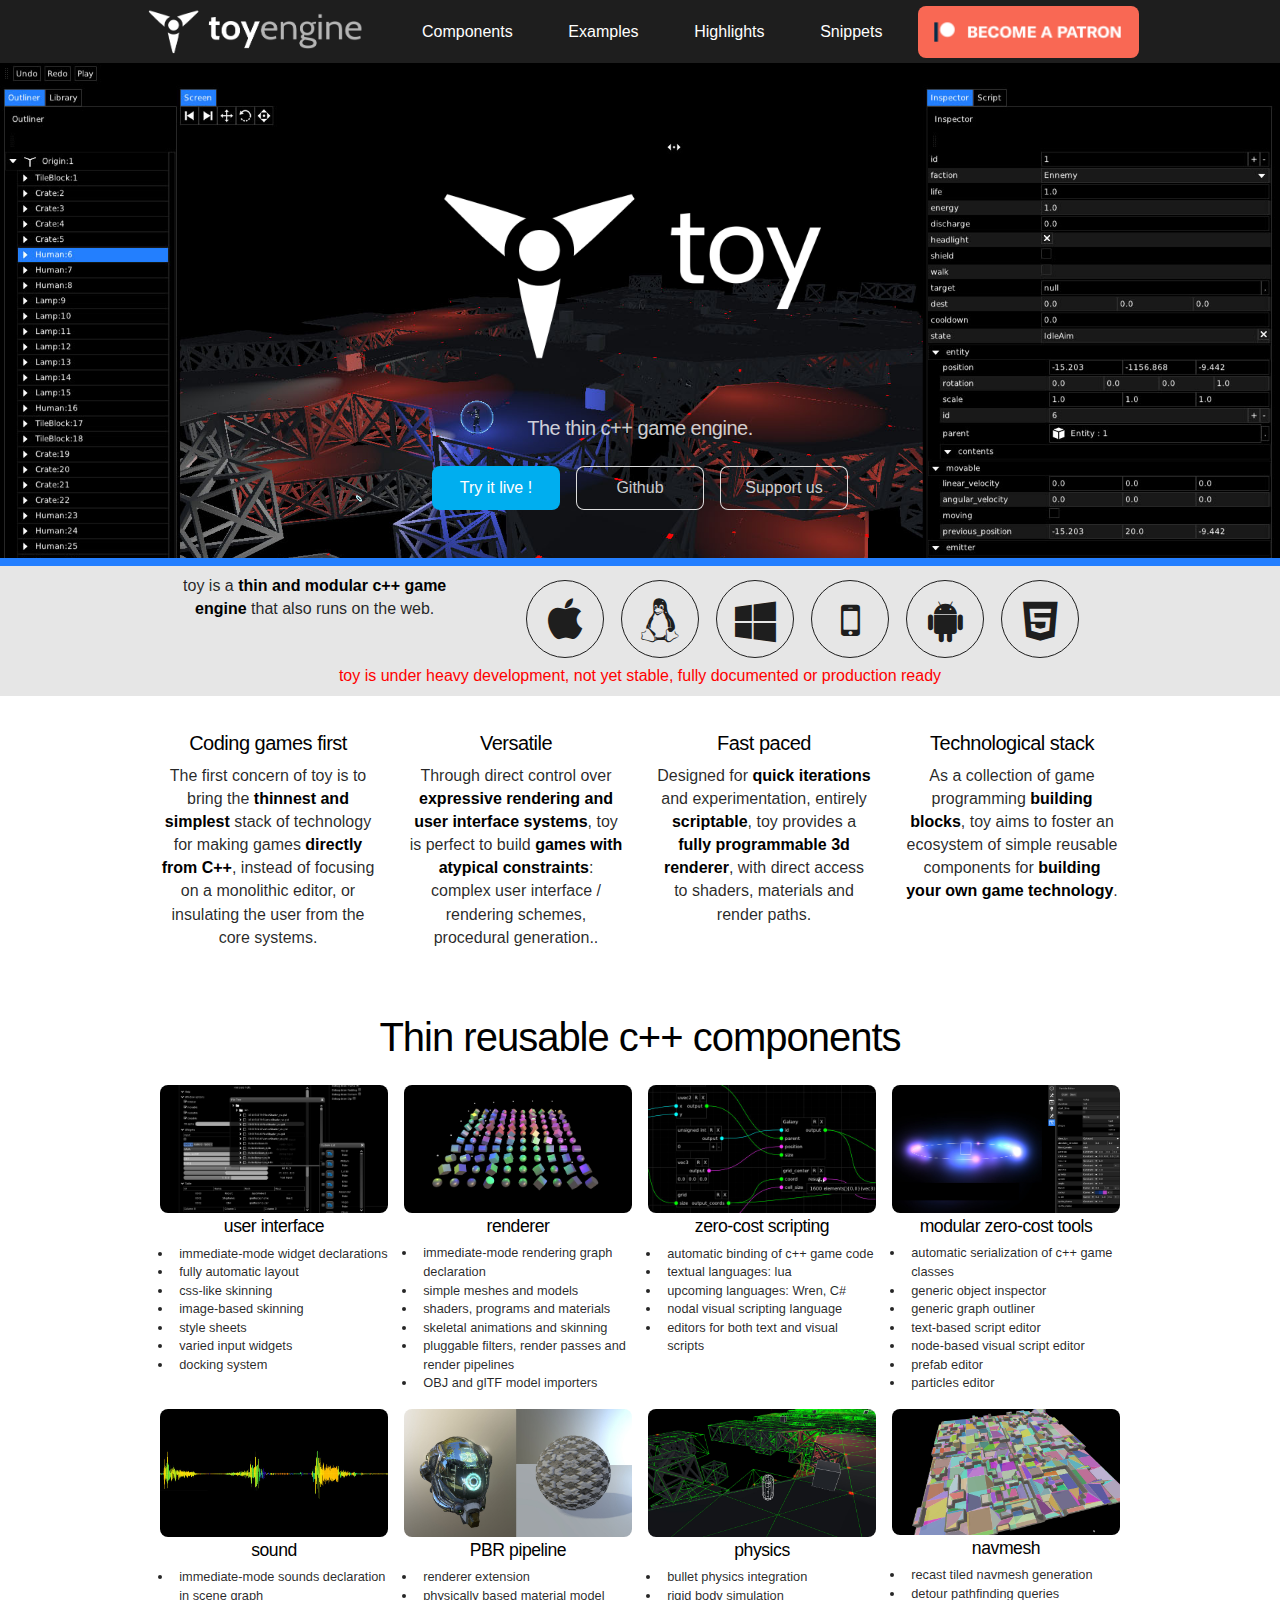
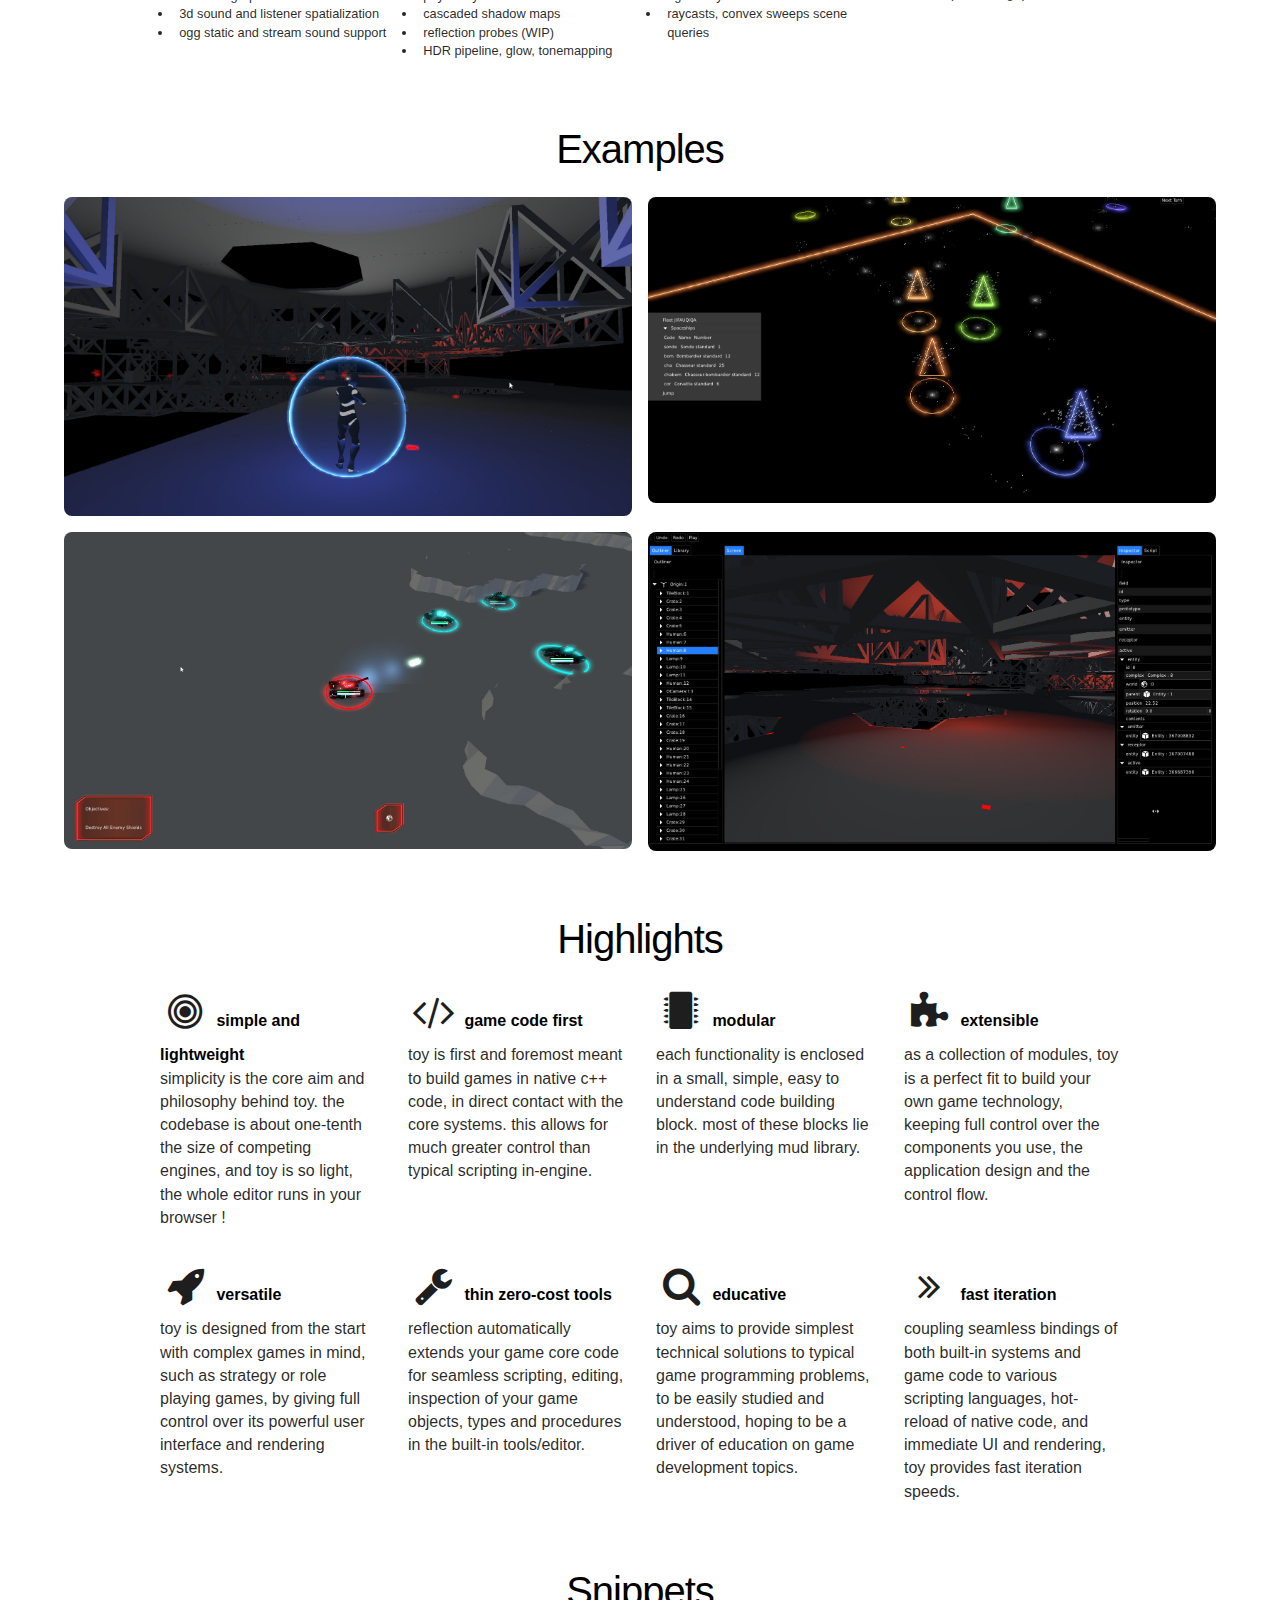
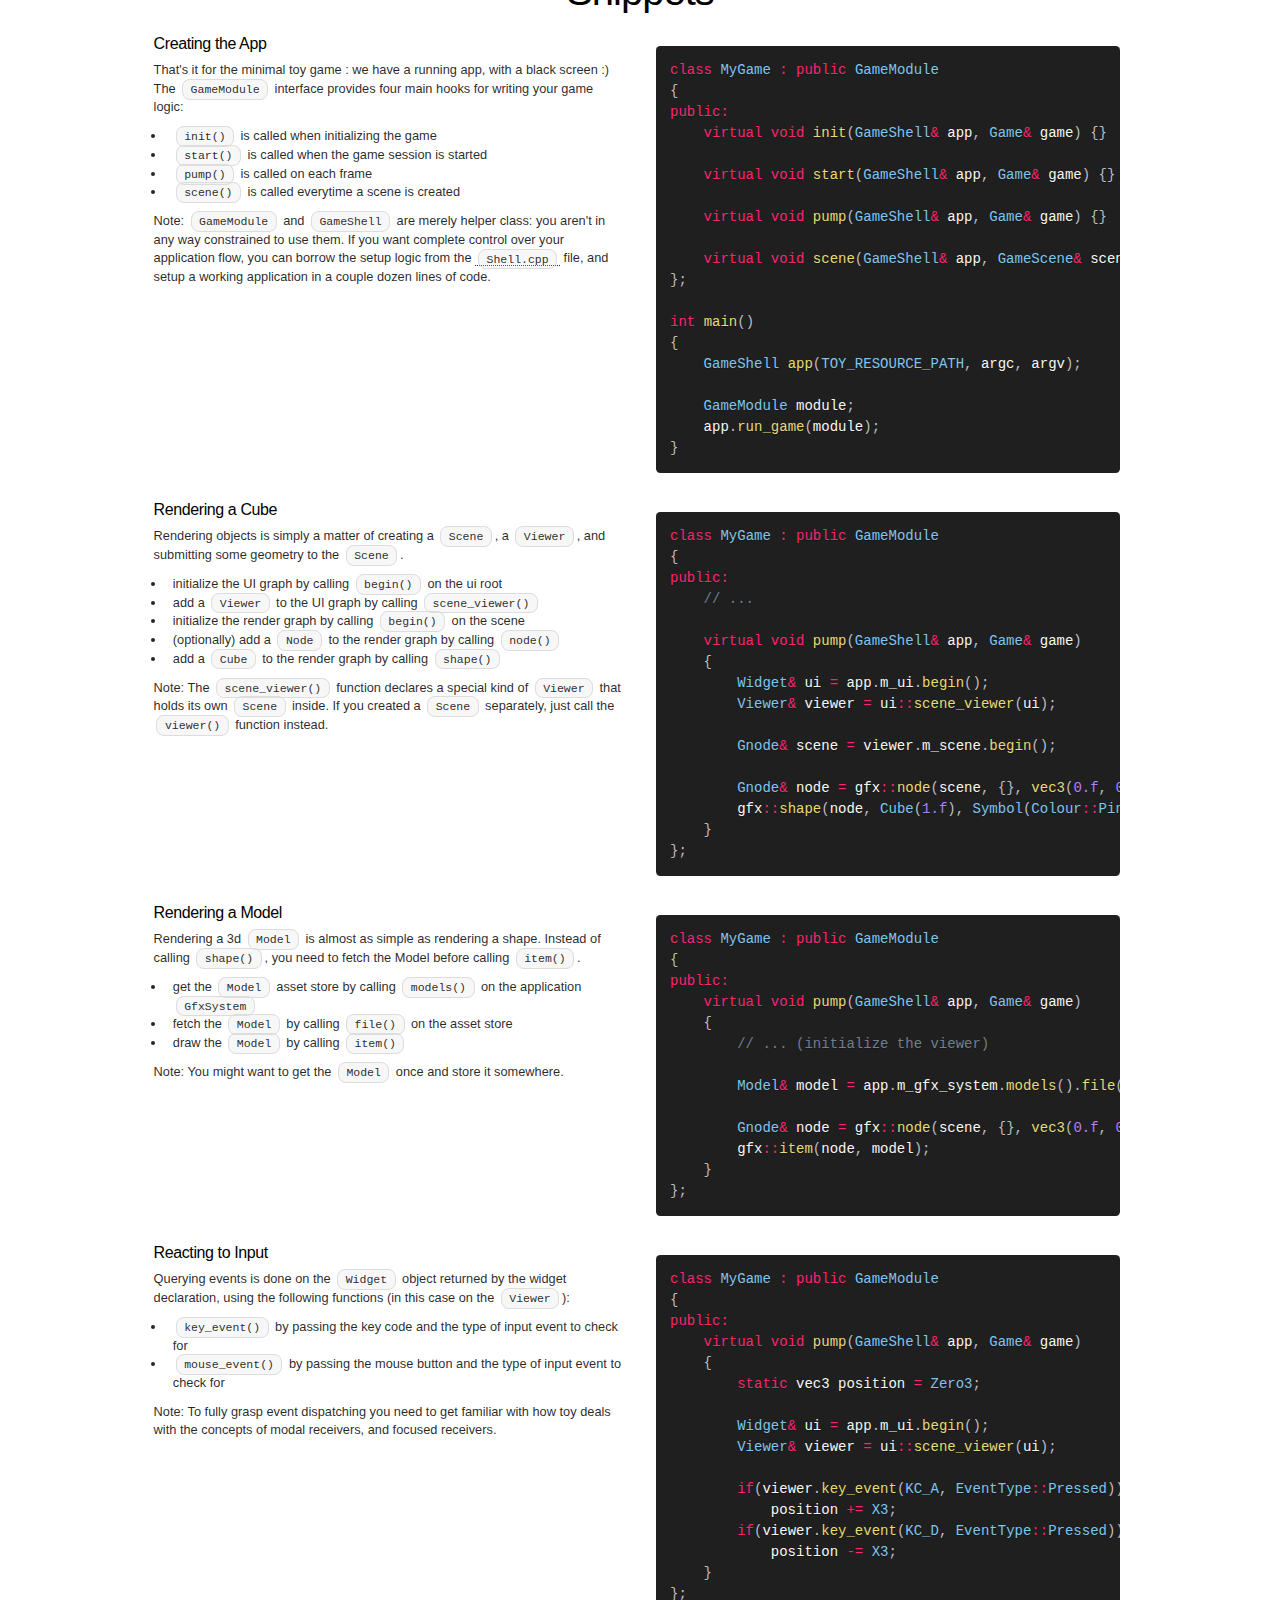
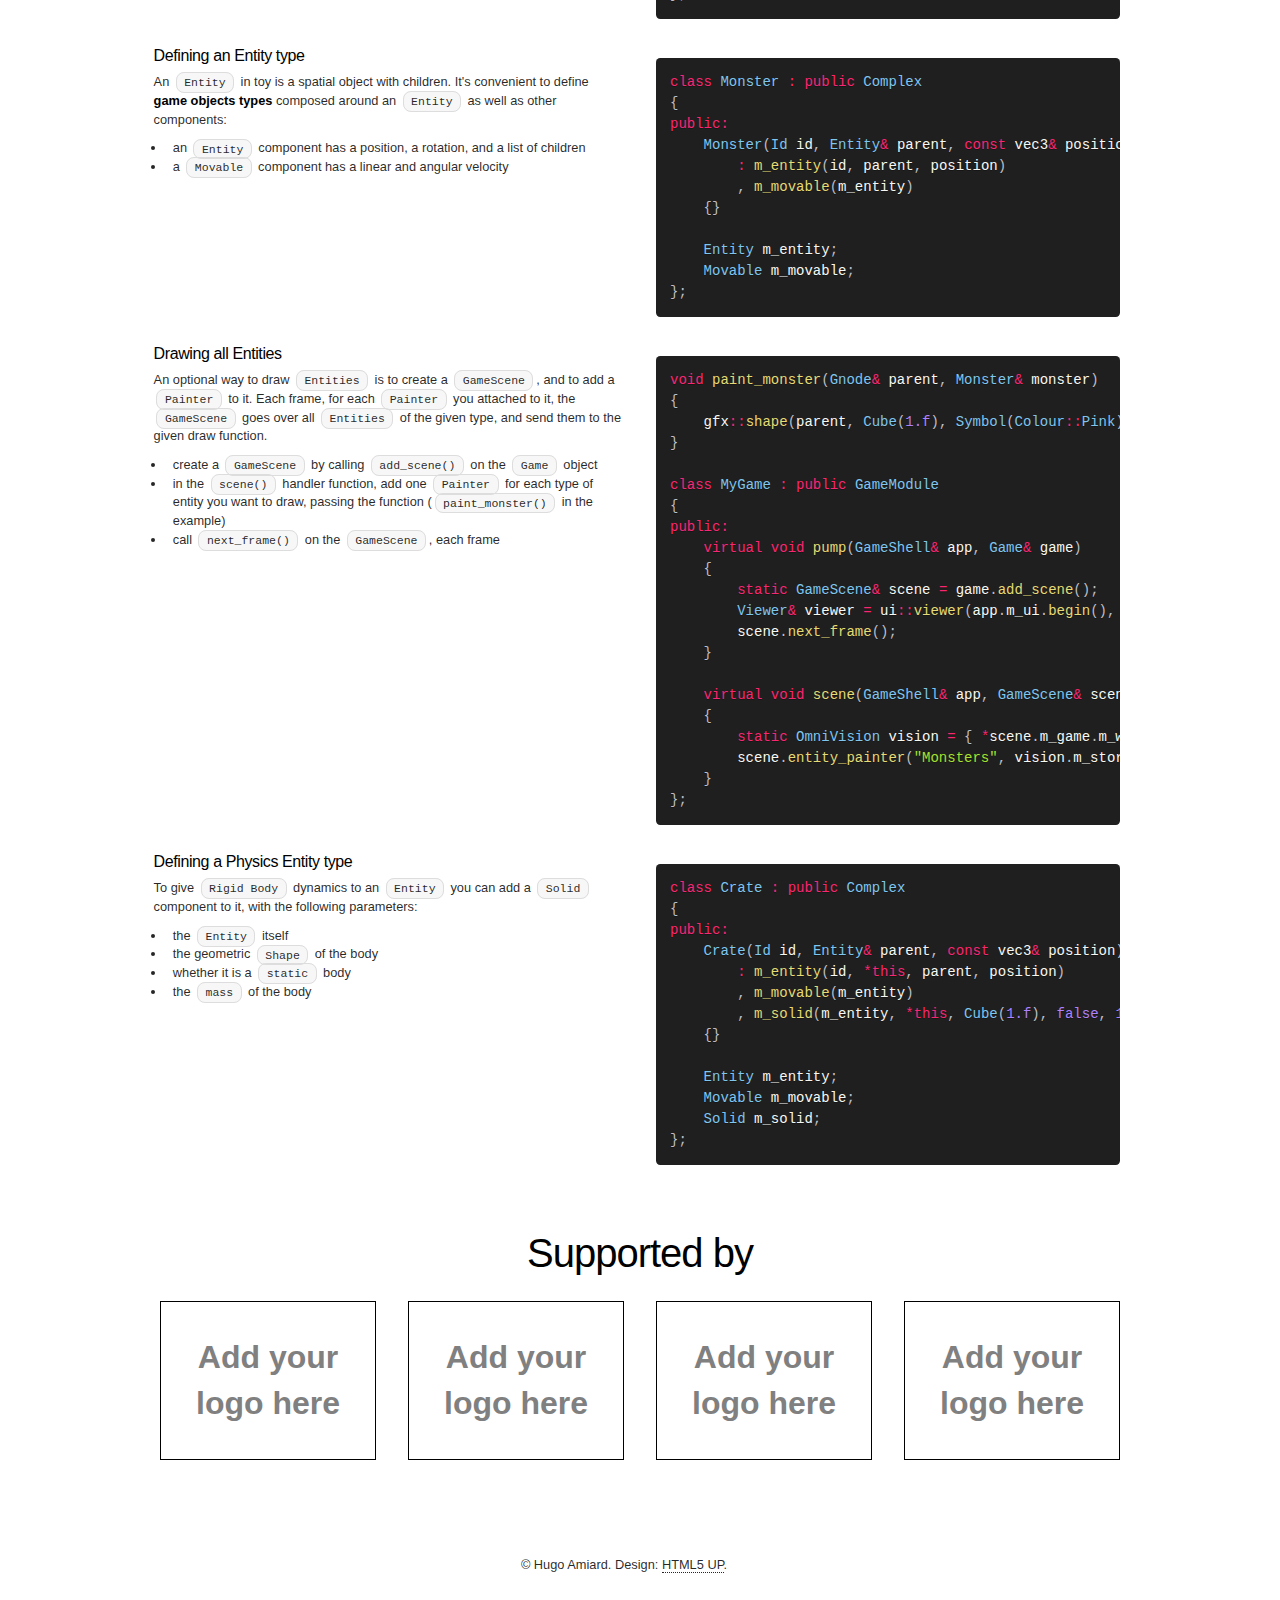
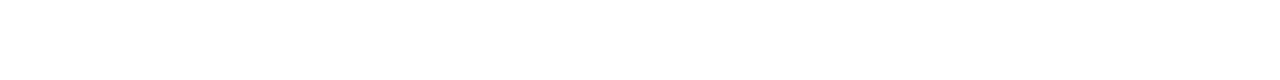
==== commit 72b746fb: "Update" ====
--- a/index.html
+++ b/index.html
@@ -12,30 +12,39 @@
 		<link rel="stylesheet" href="assets/css/alt.css" />
 		<link rel="stylesheet" href="assets/css/prism.css" />
 		<noscript><link rel="stylesheet" href="assets/css/noscript.css" /></noscript>
+        
+        <meta property="og:site_name" content="toy engine" />
+        <meta property="og:type" content="website" />
+        <meta property="og:title" content="toy - the thin c++ game engine" />
+        <meta property="og:description" content="toy is a thin and modular c++ game engine that also runs on the web." />
+        <meta property="og:url" content="https://toyengine.io/" />
+        <meta property="og:image" content="images/toythumb.jpg">
+        
 	</head>
 	<body class="is-preload">
 
-            <nav id="nav">
-                <ul>
-                    <li><img src="logo/toyengine.png" alt="" style="display: inline; height: 52px; margin-top: 5px; text-align: left;"/></li>
-                    <li></li>
-                    <li><a href="#components">Components</a></li>
-                    <li><a href="#examples">Examples</a></li>
-                    <li><a href="#highlights">Highlights</a></li>
-                    <li><a href="#snippets">Snippets</a></li>
-                    <li><a href="https://www.patreon.com/toyengine"><img class="ui image" src="images/patreon.png"></a></li>
-                </ul>
-            </nav>
-
-            <div id="main">
-			<div style="background-image: url('images/main.png'); background-size:cover ">
+        <nav id="nav">
+            <ul>
+                <li><img src="logo/toyengine.png" alt="" style="display: inline; height: 52px; margin-top: 5px; text-align: left;"/></li>
+                <li></li>
+                <li><a href="#components"><span>Components</span></a></li>
+                <li><a href="#examples"><span>Examples</span></a></li>
+                <li><a href="#highlights"><span>Highlights</span></a></li>
+                <li><a href="#snippets"><span>Snippets</span></a></li>
+                <!--<li><a href="https://twitter.com/hugoamnov"><span class="icon minor fa-twitter"></span></a></li>-->
+                <li><a href="https://www.patreon.com/toyengine"><img class="ui image" src="images/patreon.png"></a></li>
+            </ul>
+        </nav>
+
+        <div id="main">
+			<div style="background-image: url('images/main.jpg'); background-size:cover ">
                 <header id="header" class="alt">
                     <p></p>
                     <span class="logo"><img src="logo/toytext2.png" alt=""/></span>
                     <p>The thin c++ game engine.</p>
                     <br>
                     <ul class="actions special">
-                        <li><a href="https://hugoam.github.io/toy-io/examples/ex_editor.html" class="button primary">Try it live !</a></li>
+                        <li><a href="#examples" class="button primary">Try it live !</a></li>
                         <li><a href="https://github.com/hugoam/toy" class="button">Github</a></li>
                         <li><a href="https://www.patreon.com/toyengine" class="button">Support us</a></li>
                     </ul>
@@ -64,7 +73,7 @@
                 </div>
             </div>
             
-            <section id="overview" class="main style1 special">
+            <section id="overview" class="main special">
                 <div class="container">
                     <div class="row gtr-100 gtr-uniform">
                         <div class="col-3 col-6-medium col-12-small">
@@ -95,14 +104,14 @@
                 </div>
             </section>
             
-            <section id="components" class="main style1 special">
+            <section id="components" class="main special">
                 <div class="container">
                     <header class="major">
                         <h1>Thin reusable c++ components</h1>
                     </header>
                     <div class="row gtr-50 gtr-uniform">
                         <div class="col-3 col-6-medium col-12-small">
-                            <span class="image fit"><img src="images/ui.png" alt="" /></span>
+                            <span class="image fit"><img src="images/ui.jpg" alt="" /></span>
                             <h4>user interface</h4>
                             <ul style="font-size: 0.8em; text-align: left;">
                             <li>immediate-mode widget declarations</li>
@@ -115,7 +124,7 @@
                             </ul>
                         </div>
                         <div class="col-3 col-6-medium col-12-small">
-                            <span class="image fit"><img src="images/rendering.png" alt="" /></span>
+                            <span class="image fit"><img src="images/rendering.jpg" alt="" /></span>
                             <h4>renderer</h4>
                             <ul style="font-size: 0.8em; text-align: left;">
                             <li>immediate-mode rendering graph declaration</li>
@@ -127,7 +136,7 @@
                             </ul>
                         </div>
                         <div class="col-3 col-6-medium col-12-small">
-                            <span class="image fit"><img src="images/scripting.png" alt="" /></span>
+                            <span class="image fit"><img src="images/scripting.jpg" alt="" /></span>
                             <h4>zero-cost scripting</h4>
                             <ul style="font-size: 0.8em; text-align: left;">
                             <li>automatic binding of c++ game code</li>
@@ -138,7 +147,7 @@
                             </ul>
                         </div>
                         <div class="col-3 col-6-medium col-12-small">
-                            <span class="image fit"><img src="images/tools.png" alt="" /></span>
+                            <span class="image fit"><img src="images/tools.jpg" alt="" /></span>
                             <h4>modular zero-cost tools</h4>
                             <ul style="font-size: 0.8em; text-align: left;">
                             <li>automatic serialization of c++ game classes</li>
@@ -151,7 +160,7 @@
                             </ul>
                         </div>
                         <div class="col-3 col-6-medium col-12-small">
-                            <span class="image fit"><img src="images/sound.png" alt="" /></span>
+                            <span class="image fit"><img src="images/sound.jpg" alt="" /></span>
                             <h4>sound</h4>
                             <ul style="font-size: 0.8em; text-align: left;">
                             <li>immediate-mode sounds declaration in scene graph</li>
@@ -160,7 +169,7 @@
                             </ul>
                         </div>
                         <div class="col-3 col-6-medium col-12-small">
-                            <span class="image fit"><img src="images/pbr.png" alt="" /></span>
+                            <span class="image fit"><img src="images/pbr.jpg" alt="" /></span>
                             <h4>PBR pipeline</h4>
                             <ul style="font-size: 0.8em; text-align: left;">
                             <li>renderer extension</li>
@@ -171,7 +180,7 @@
                             </ul>
                         </div>
                         <div class="col-3 col-6-medium col-12-small">
-                            <span class="image fit"><img src="images/physics.png" alt="" /></span>
+                            <span class="image fit"><img src="images/physics.jpg" alt="" /></span>
                             <h4>physics</h4>
                             <ul style="font-size: 0.8em; text-align: left;">
                             <li>bullet physics integration</li>
@@ -180,7 +189,7 @@
                             </ul>
                         </div>
                         <div class="col-3 col-6-medium col-12-small">
-                            <span class="image fit"><img src="images/navmesh.png" alt="" /></span>
+                            <span class="image fit"><img src="images/navmesh.jpg" alt="" /></span>
                             <h4>navmesh</h4>
                             <ul style="font-size: 0.8em; text-align: left;">
                             <li>recast tiled navmesh generation</li>
@@ -198,16 +207,16 @@
                 <!--<div class="content">-->
                 <div class="row gtr-50 gtr-uniform">
                     <div class="col-6 col-12-medium">
-                        <a href="https://hugoam.github.io/toy-io/examples/ex_platform.html" class="image fit"><img src="images/game.png" alt="" /></a>
+                        <a href="https://hugoam.github.io/toy-io/examples/ex_platform.html" class="image fit"><img src="images/game.jpg" alt="" /></a>
                     </div>
                     <div class="col-6 col-12-medium">
-                        <a href="https://hugoam.github.io/toy-io/examples/ex_space.html" class="image fit"><img src="images/space.png" alt="" /></a>
+                        <a href="https://hugoam.github.io/toy-io/examples/ex_space.html" class="image fit"><img src="images/space.jpg" alt="" /></a>
                     </div>
                     <div class="col-6 col-12-medium">
-                        <a href="https://hugoam.github.io/toy-io/examples/ex_blocks.html" class="image fit"><img src="images/rts.png" alt="" /></a>
+                        <a href="https://hugoam.github.io/toy-io/examples/ex_blocks.html" class="image fit"><img src="images/rts.jpg" alt="" /></a>
                     </div>
                     <div class="col-6 col-12-medium">
-                        <a href="https://hugoam.github.io/toy-io/examples/ex_editor.html" class="image fit"><img src="images/editor2.png" alt="" /></a>
+                        <a href="https://hugoam.github.io/toy-io/examples/ex_editor.html" class="image fit"><img src="images/editor2.jpg" alt="" /></a>
                     </div>
                 </div>
                 <!--</div>-->
@@ -220,46 +229,46 @@
                     </header>
                     <div class="row gtr-100 gtr-uniform">
                         <div class="col-3 col-12-medium">
-                            <p class="content"><span class="icon minor fa-bullseye"></span><strong>simple and lightweight</strong></p>
+                            <p class="content"><span class="icon inline fa-bullseye"></span><strong>simple and lightweight</strong></p>
                             <p class="content">simplicity is the core aim and philosophy behind toy. the codebase is about one-tenth the size of competing engines, and toy is so light, the whole editor runs in your browser !</p>
                         </div>
                         <div class="col-3 col-12-medium">
-                            <p class="content"><span class="icon minor fa-code"></span><strong>game code first</strong></p>
+                            <p class="content"><span class="icon inline fa-code"></span><strong>game code first</strong></p>
                             <p class="content">toy is first and foremost meant to build games in native c++ code, in direct contact with the core systems. this allows for much greater control than typical scripting in-engine.</p>
                         </div>
                         <div class="col-3 col-12-medium">
-                            <p class="content"><span class="icon minor fa-microchip"></span><strong>modular</strong></p>
+                            <p class="content"><span class="icon inline fa-microchip"></span><strong>modular</strong></p>
                             <p class="content">each functionality is enclosed in a small, simple, easy to understand code building block. most of these blocks lie in the underlying mud library.</p>
                         </div>
                         <div class="col-3 col-12-medium">
-                            <p class="content"><span class="icon minor fa-puzzle-piece"></span><strong>extensible</strong></p>
+                            <p class="content"><span class="icon inline fa-puzzle-piece"></span><strong>extensible</strong></p>
                             <p class="content">as a collection of modules, toy is a perfect fit to build your own game technology, keeping full control over the components you use, the application design and the control flow.</p>
                         </div>
                         <div class="col-3 col-12-medium">
-                            <p class="content"><span class="icon minor fa-rocket"></span><strong>versatile</strong></p>
+                            <p class="content"><span class="icon inline fa-rocket"></span><strong>versatile</strong></p>
                             <p class="content">toy is designed from the start with complex games in mind, such as strategy or role playing games, by giving full control over its powerful user interface and rendering systems.</p>
                         </div>
                         <div class="col-3 col-12-medium">
-                            <p class="content"><span class="icon minor fa-wrench"></span><strong>thin zero-cost tools</strong></p>
+                            <p class="content"><span class="icon inline fa-wrench"></span><strong>thin zero-cost tools</strong></p>
                             <p class="content">reflection automatically extends your game core code for seamless scripting, editing, inspection of your game objects, types and procedures in the built-in tools/editor.</p>
                         </div>
                         <div class="col-3 col-12-medium">
-                            <p class="content"><span class="icon minor fa-search"></span><strong>educative</strong></p>
+                            <p class="content"><span class="icon inline fa-search"></span><strong>educative</strong></p>
                             <p class="content">toy aims to provide simplest technical solutions to typical game programming problems, to be easily studied and understood, hoping to be a driver of education on game development topics.</p>
                         </div>
                         <div class="col-3 col-12-medium">
-                            <p class="content"><span class="icon minor fa-angle-double-right"></span><strong>fast iteration</strong></p>
+                            <p class="content"><span class="icon inline fa-angle-double-right"></span><strong>fast iteration</strong></p>
                             <p class="content">coupling seamless bindings of both built-in systems and game code to various scripting languages, hot-reload of native code, and immediate UI and rendering, toy provides fast iteration speeds.</p>
                         </div>
                         <!--<div class="col-3 col-12-medium">
-                            <p class="content"><span class="icon minor fa-cogs"></span><strong>custom tools</strong></p>
+                            <p class="content"><span class="icon inline fa-cogs"></span><strong>custom tools</strong></p>
                             <p class="content">the modularity coupled with the beauty of the reflection and ui system, makes writing your own tools one of the strikingly easy things enabled by toy.</p>
                         </div>-->
                     </div>
                 </div>
             </section>
             
-            <section id="snippets" class="main style1 special">
+            <section id="snippets" class="main special">
                 <div class="container">
                     <header class="major">
                         <h1>Snippets</h1>
@@ -498,19 +507,20 @@
                     </div>
                 </div>
             </section>
-            
-            <footer id="footer">
-                <p class="copyright">&copy; Hugo Amiard. Design: <a href="https://html5up.net">HTML5 UP</a>.</p>
-            </footer>
-
-		<!-- Scripts -->
-			<script src="assets/js/prism.js"></script>
-			<script src="assets/js/jquery.min.js"></script>
-			<script src="assets/js/jquery.scrollex.min.js"></script>
-			<script src="assets/js/jquery.scrolly.min.js"></script>
-			<script src="assets/js/browser.min.js"></script>
-			<script src="assets/js/breakpoints.min.js"></script>
-			<script src="assets/js/util.js"></script>
-			<script src="assets/js/main.js"></script>
+        </div>
+        
+        <footer id="footer">
+            <p class="copyright">&copy; Hugo Amiard. Design: <a href="https://html5up.net">HTML5 UP</a>.</p>
+        </footer>
+
+        <!-- Scripts -->
+        <script src="assets/js/prism.js"></script>
+        <script src="assets/js/jquery.min.js"></script>
+        <script src="assets/js/jquery.scrollex.min.js"></script>
+        <script src="assets/js/jquery.scrolly.min.js"></script>
+        <script src="assets/js/browser.min.js"></script>
+        <script src="assets/js/breakpoints.min.js"></script>
+        <script src="assets/js/util.js"></script>
+        <script src="assets/js/main.js"></script>
 	</body>
 </html>--- a/assets/css/alt.css
+++ b/assets/css/alt.css
@@ -2105,7 +2105,7 @@
 		font-weight: 400;
 		height: 2.75em;
 		line-height: 2.75em;
-		min-width: 9.25em;
+		min-width: 8em;
 		padding: 0 1.5em;
 		text-align: center;
 		text-decoration: none;
@@ -2184,7 +2184,7 @@
 	.button {
 		background-color: transparent;
 		box-shadow: inset 0 0 0 1px rgba(255, 255, 255, 0.35);
-		color: black !important;
+		color: white !important;
 	}
 
 		input[type="submit"]:hover,
@@ -2490,7 +2490,6 @@
             border-radius: 100%;
             padding: 0.65em;
             margin: 0.4em;
-            cursor: default;
             color: rgba(30, 30, 30, 1);
 		}
 
@@ -2504,9 +2503,7 @@
 			}
 
         .icon.minor {
-            display: inline-block;
             margin: 0 0.4em 0.4em 0;
-            cursor: default;
             color: rgba(30, 30, 30, 1);
         }
 
@@ -2519,6 +2516,21 @@
                 text-align: center;
             }
 
+        .icon.inline {
+            display: inline-block;
+            margin: 0 0.4em 0.4em 0;
+            color: rgba(30, 30, 30, 1);
+        }
+        
+            .icon.inline:before {
+                display: inline-block;
+                font-size: 2.5rem;
+                width: 1.25em;
+                height: 1.25em;
+                line-height: 1.28em;
+                text-align: center;
+            }
+            
 		.icon.alt {
 			display: inline-block;
 			border: solid 1px;
@@ -2815,21 +2827,8 @@
 
 		header.major h2 {
 			font-size: 2em;
-		}
-
-			header.major h2:after {
-				display: block;
-				content: '';
-				width: 3.25em;
-				height: 2px;
-				margin: 0.7em 0 1em 0;
-				border-radius: 2px;
-			}
-
-				section.special header.major h2:after, article.special header.major h2:after {
-					margin-left: auto;
-					margin-right: auto;
-				}
+            margin: 0 0 0.7em 0;
+		}
 
 		header.major p {
 			font-size: 1.25em;
@@ -3099,12 +3098,15 @@
 				vertical-align: middle;
 			}
 
+				#nav ul li span {
+					height: 2.25em;
+					line-height: 2.25em;
+					padding: 0 1.25em;
+				}
+                
 				#nav ul li a {
 					transition: font-size 0.2s ease;
 					display: inline-block;
-					height: 2.25em;
-					line-height: 2.25em;
-					padding: 0 1.25em;
 					border: 0;
 					border-radius: 8px;
 					box-shadow: inset 0 0 0 1px transparent;
@@ -3138,6 +3140,17 @@
 					font-size: 0.9em;
 				}
 
+        #nav .icon {
+            padding: 0;
+            margin: 0.2em;
+            color: white;
+        }
+        
+        #nav .image {
+            height: 52px;
+            vertical-align: middle;
+        }
+        
 		@media screen and (max-width: 736px) {
 
 			#nav {
@@ -3481,14 +3494,14 @@
 
     .doc {
         text-align: left;
-        font-size: 14pt;
+        font-size: 0.8em;
         font-family: Segoe UI,Roboto,Oxygen,Ubuntu,Cantarell,Fira Sans,Droid Sans,Helvetica Neue,sans-serif;
         font-weight: 500;
     }
     
     .doc p,
     .doc ul {
-        margin: 0 0 1em 0;
+        margin: 0 0 0.8em 0;
     }
     
     .doc code {
@@ -3500,13 +3513,37 @@
 		padding: 0.25em 0.65em;
 	}
     
-	.doc code {
-		background: rgba(255, 255, 255, 0.075);
-		border-color: rgba(255, 255, 255, 0.35);
-	}
-
-    
-    #main .doc code {
+    .doc code {
         background: rgba(222, 222, 222, 0.25);
         border-color: #dddddd;
     }
+
+    .doc code.block {
+		border: none;
+		margin: 0;
+		padding: 0;
+	}
+    
+    .doc pre {
+        position: relative;
+	}
+    
+    .doc .overlay {
+      position: absolute;
+      right: 0.5em;
+      top: 0.5em;
+      min-width: 2em;
+      height: 2em;
+      line-height: 2em;
+      padding: 0 1em;
+      colour: rgba(255, 255, 255, 0.3) !important;
+    }
+    
+    .doc .button {
+        height: 2em;
+        line-height: 2em;
+        padding: 0 1em;
+        min-width: 0;
+		box-shadow: inset 0 0 0 1px rgba(0, 0, 0, 0.35);
+        colour: black !important;
+    }